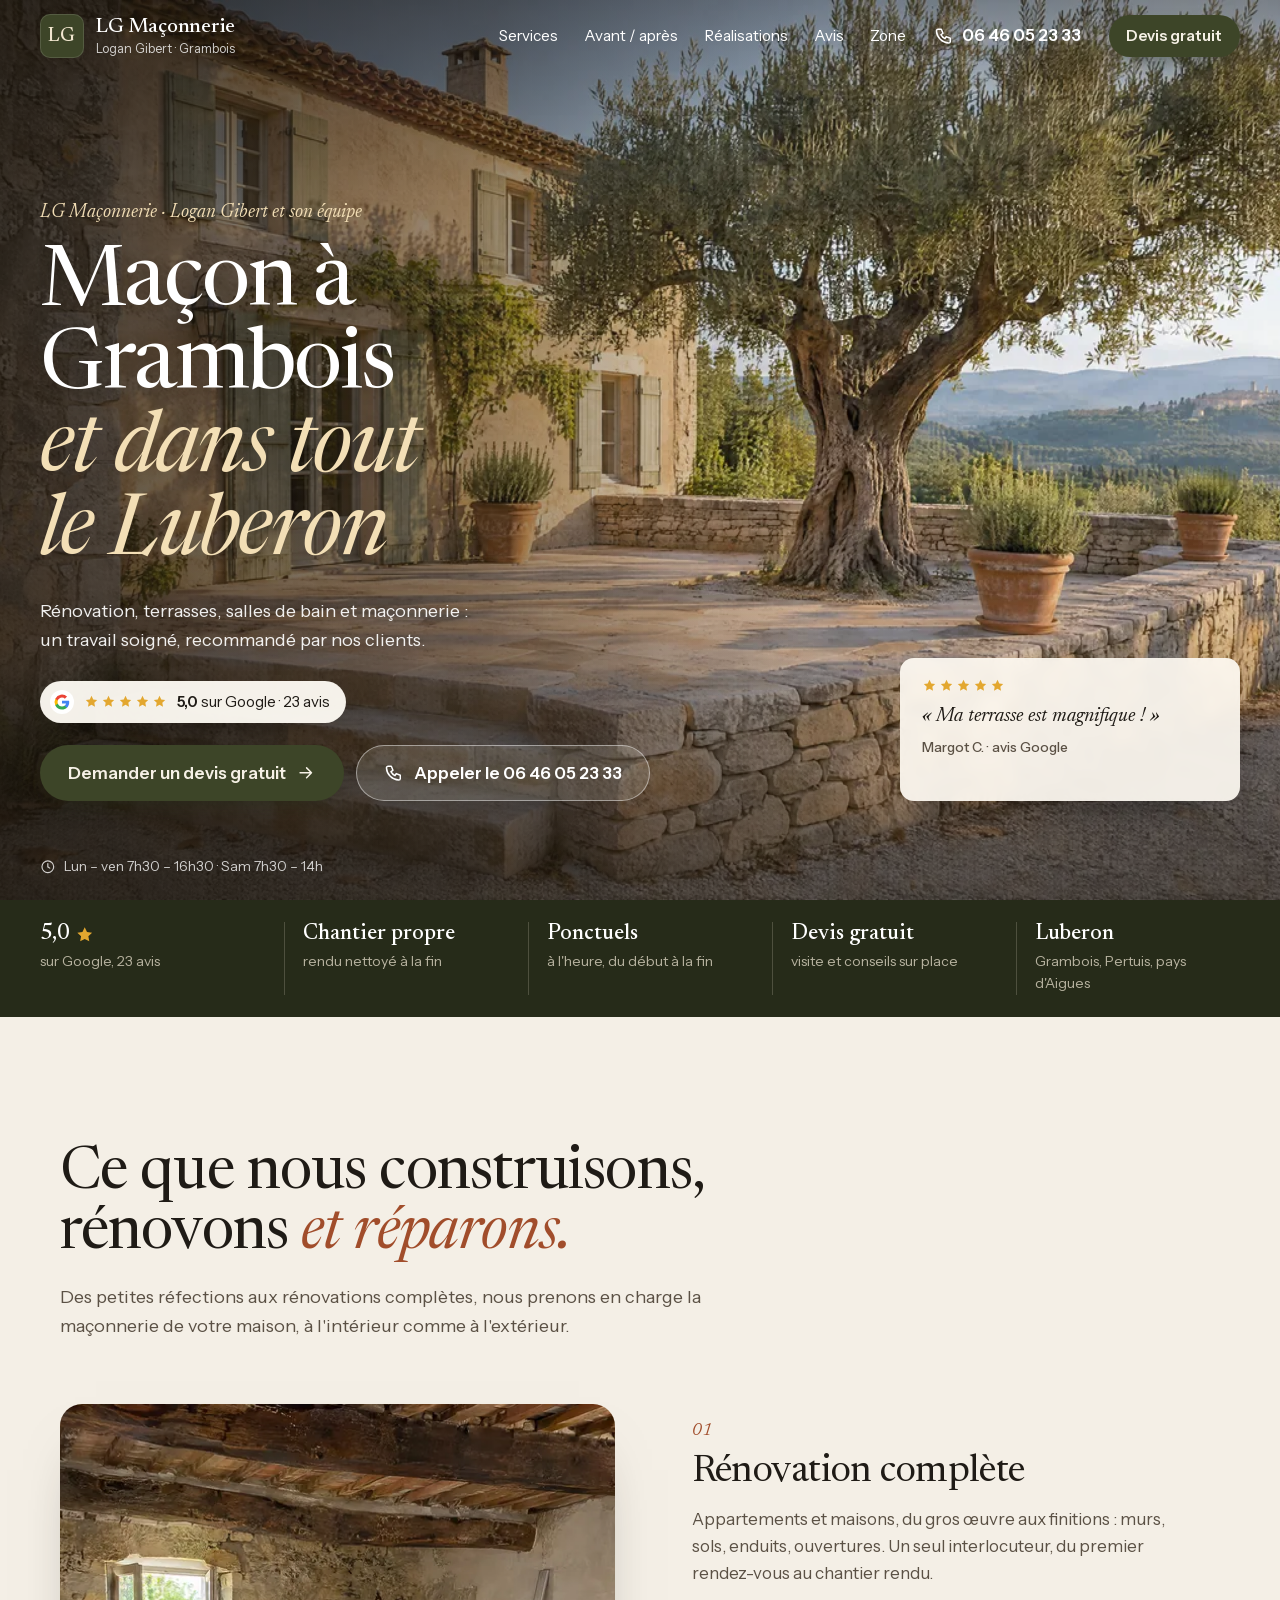
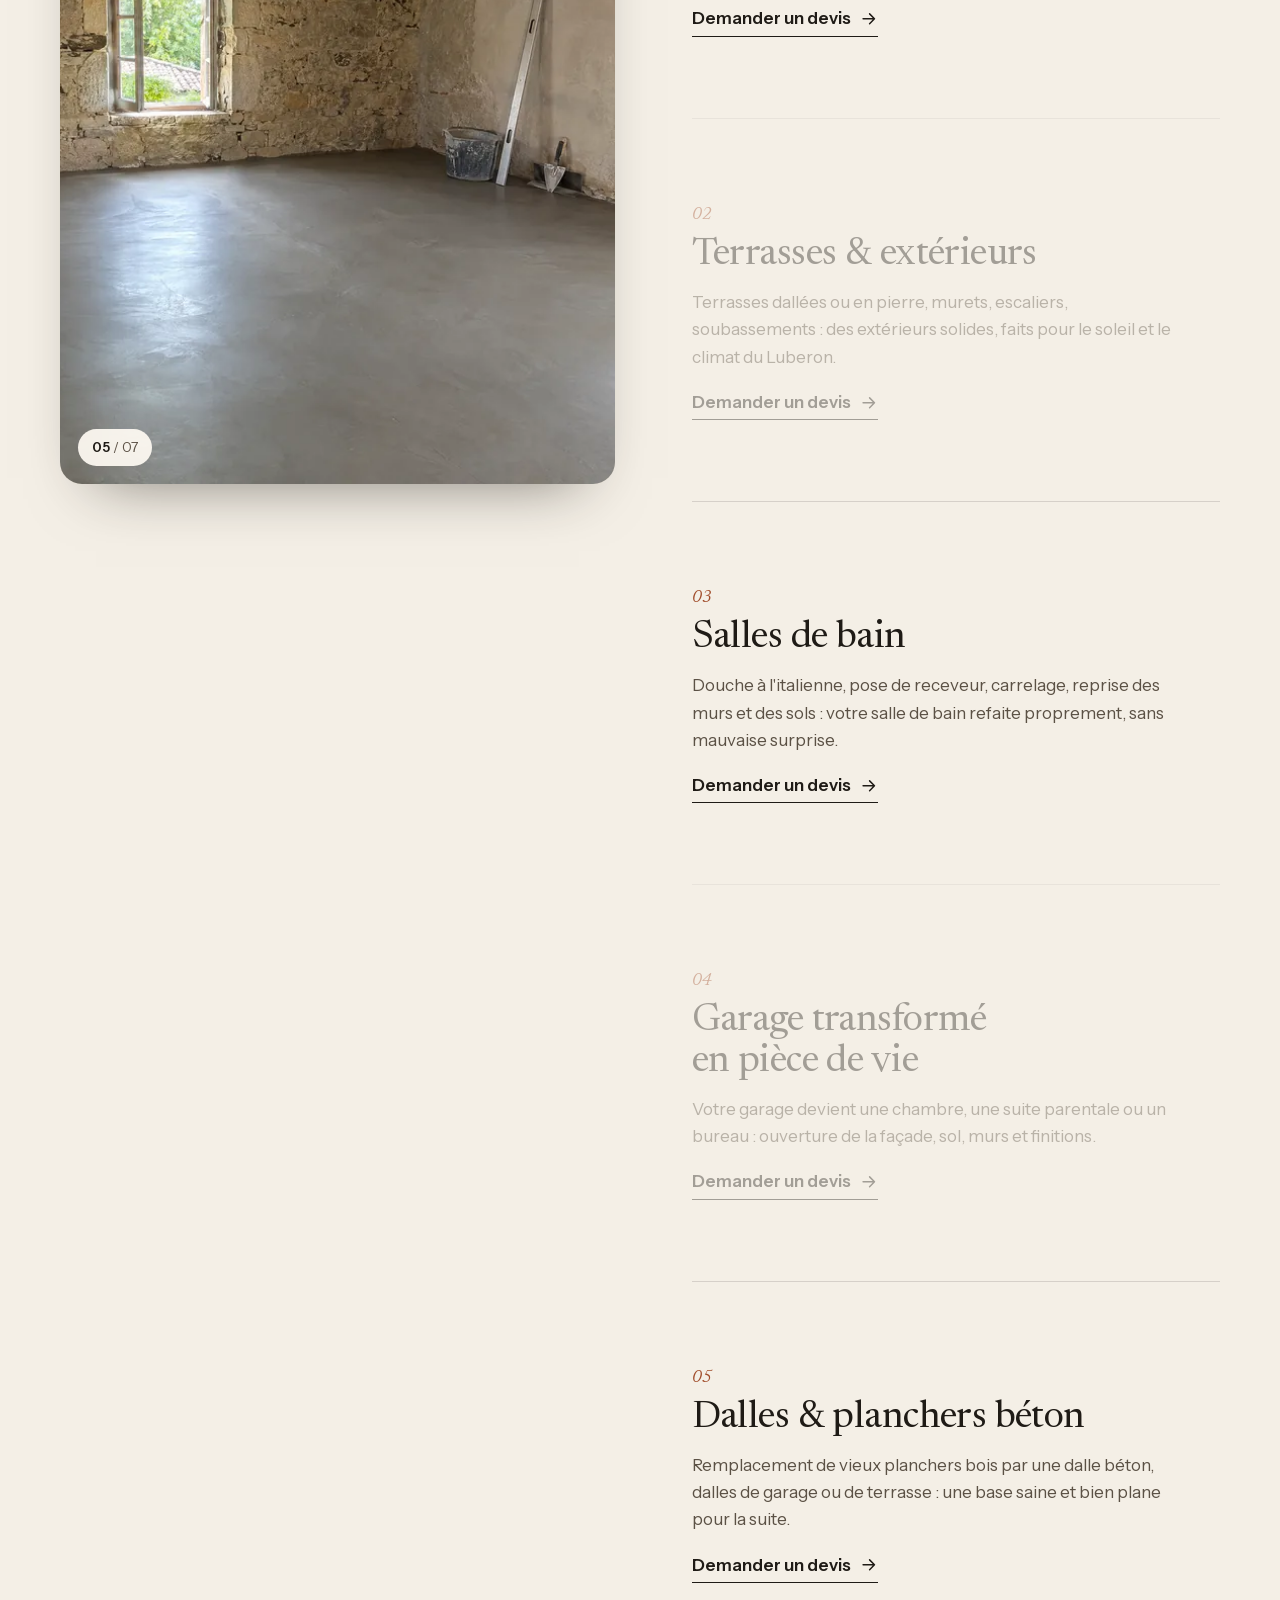
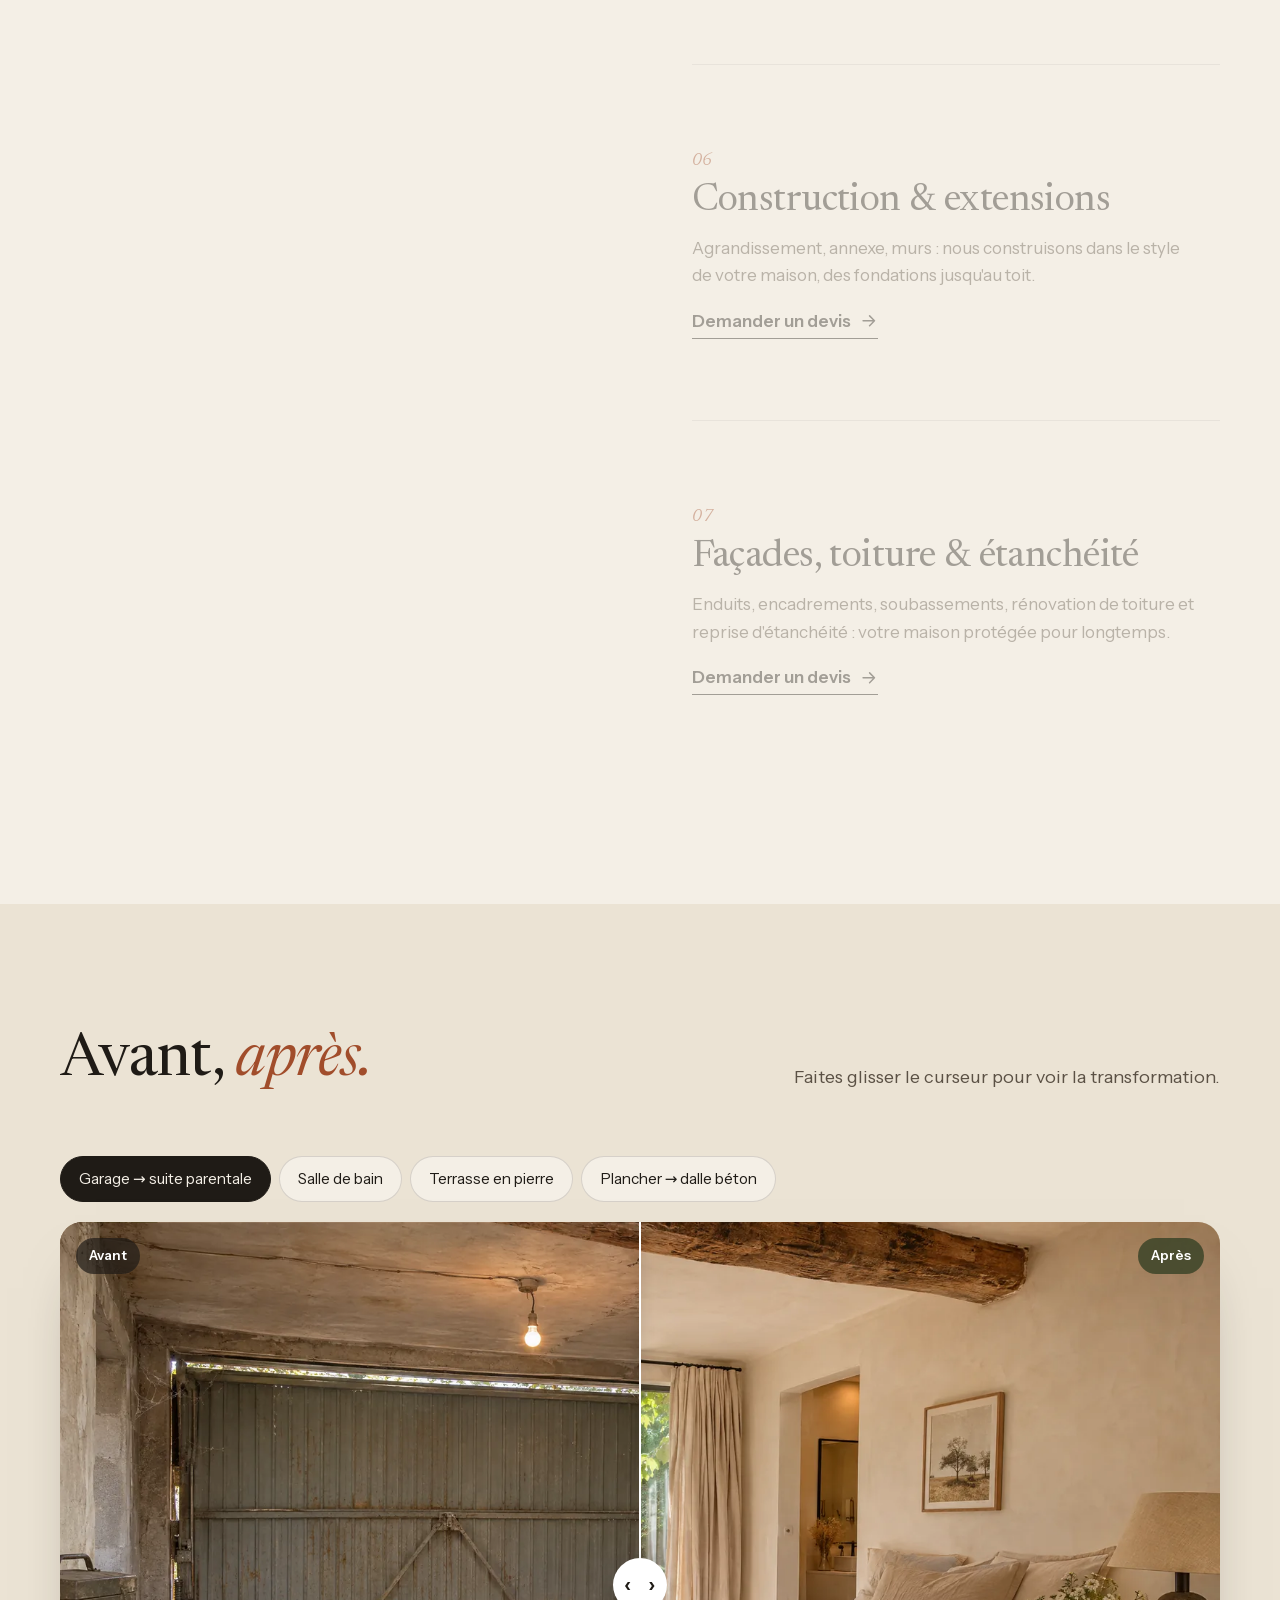
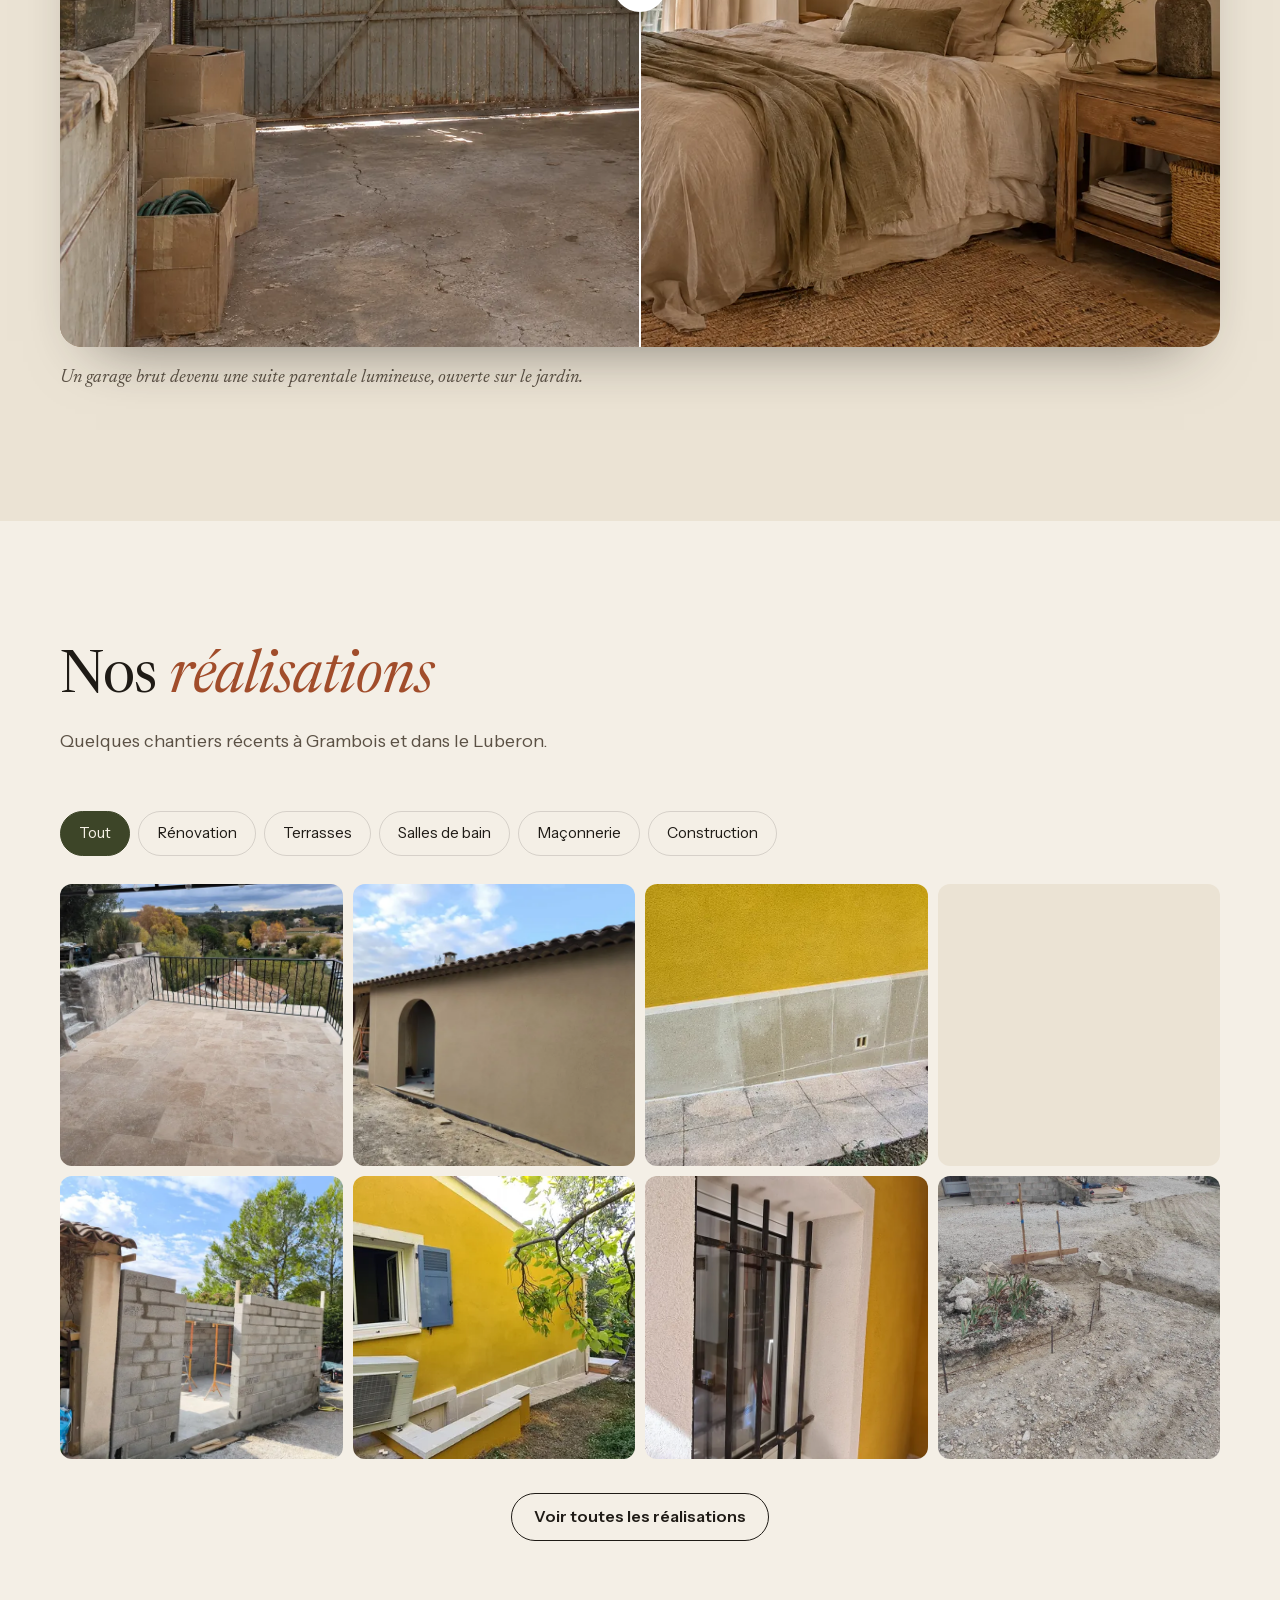
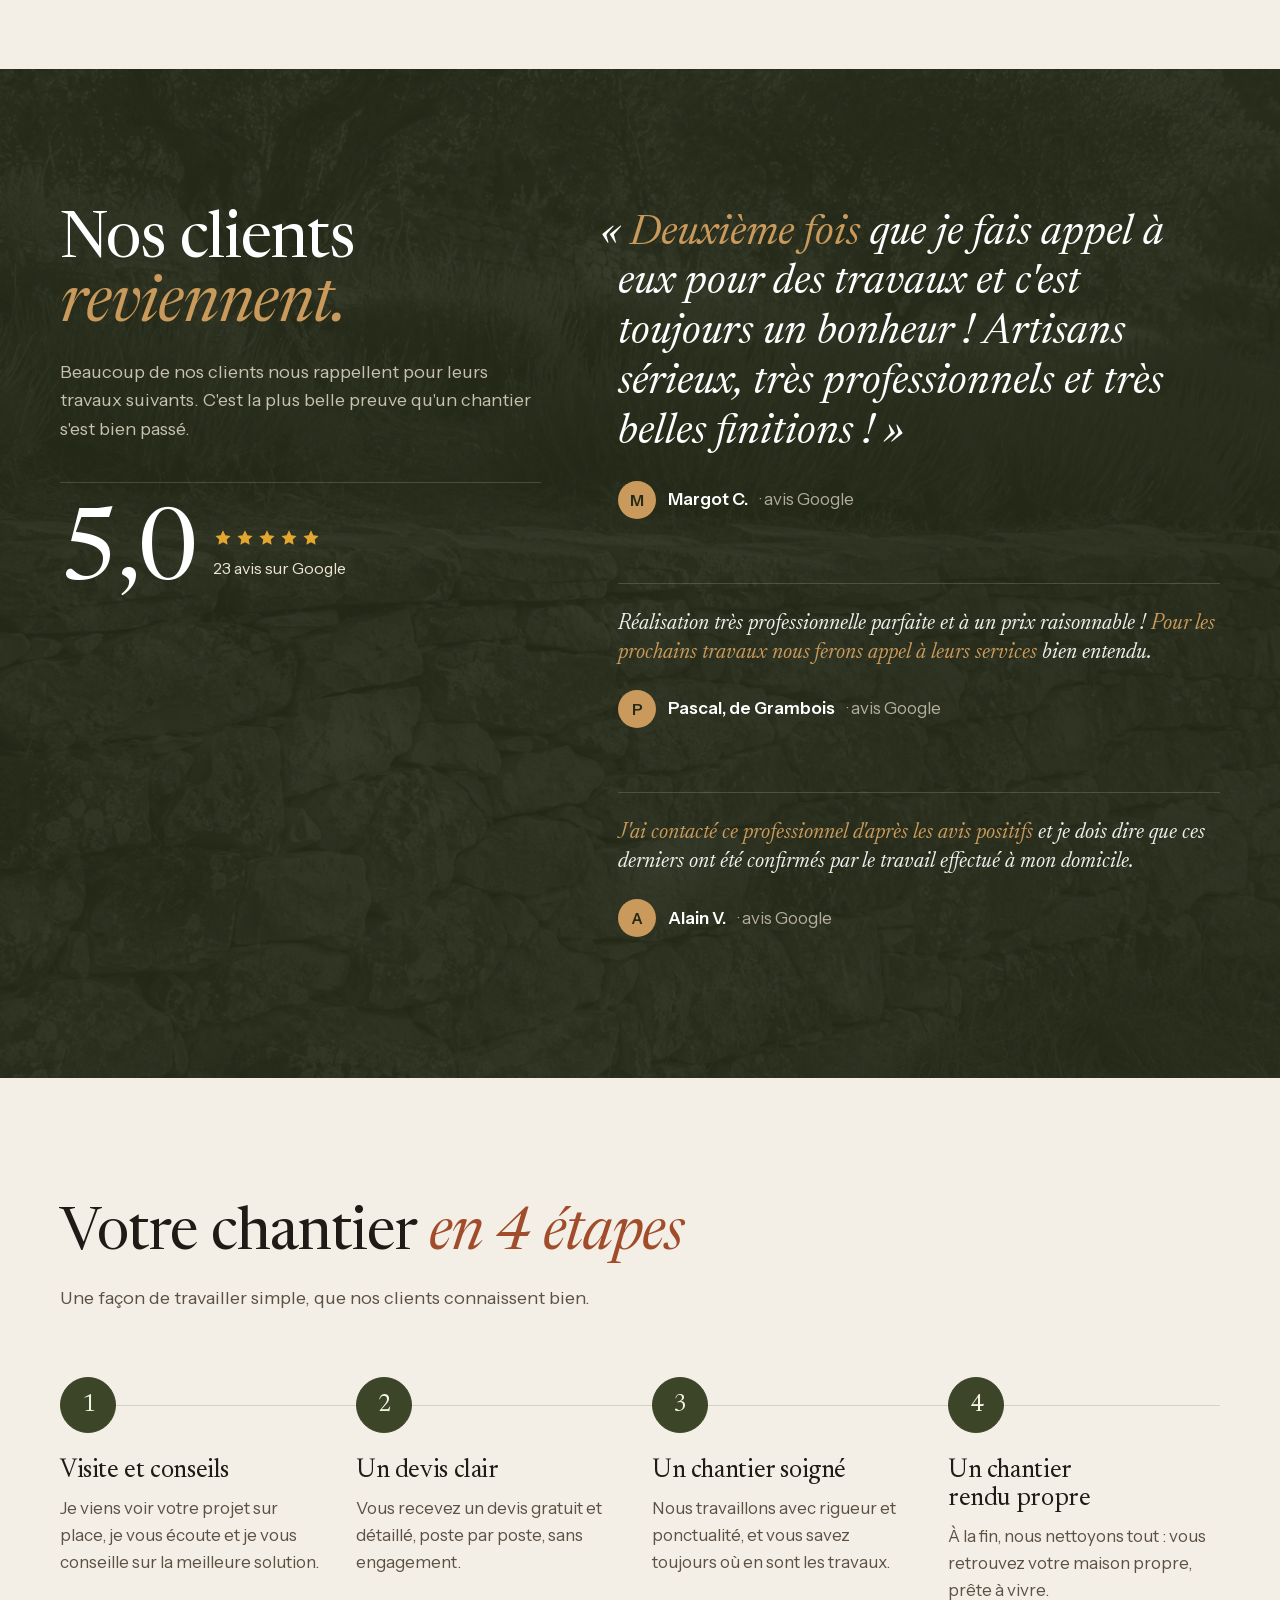
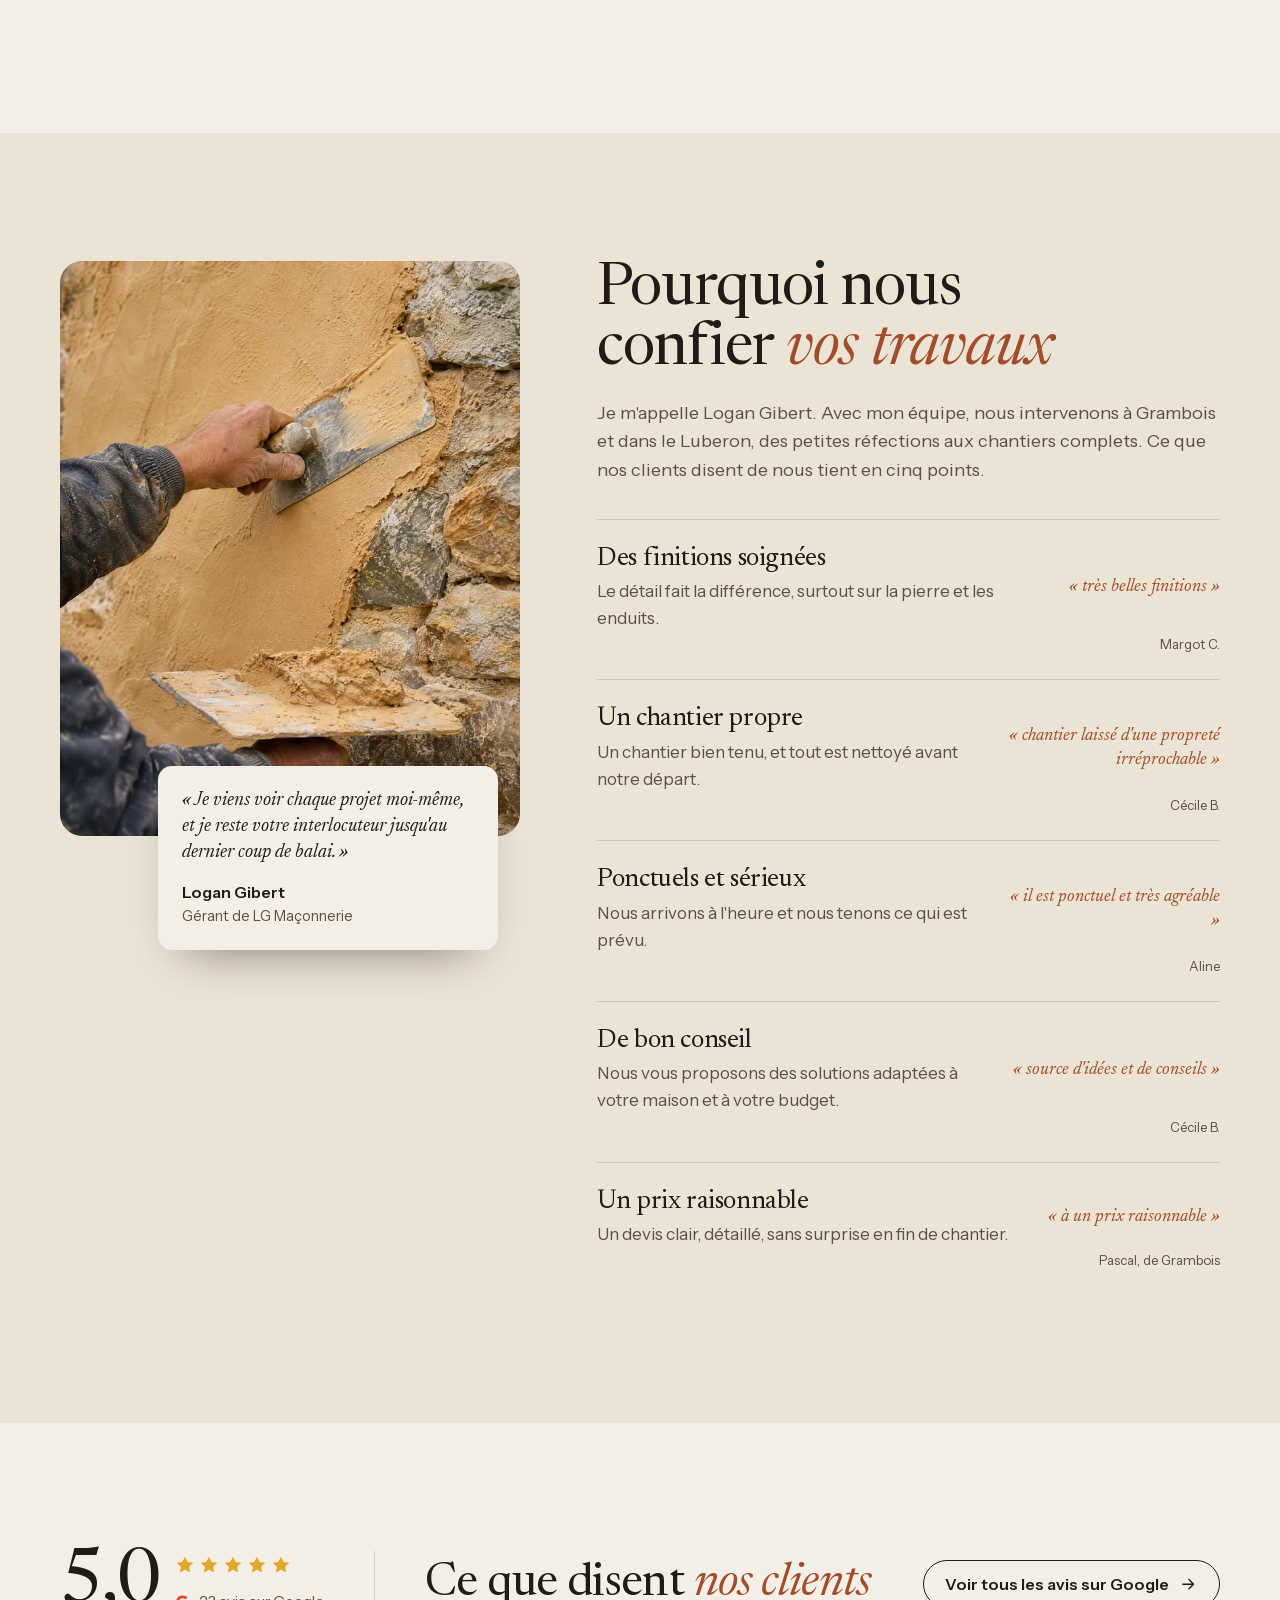
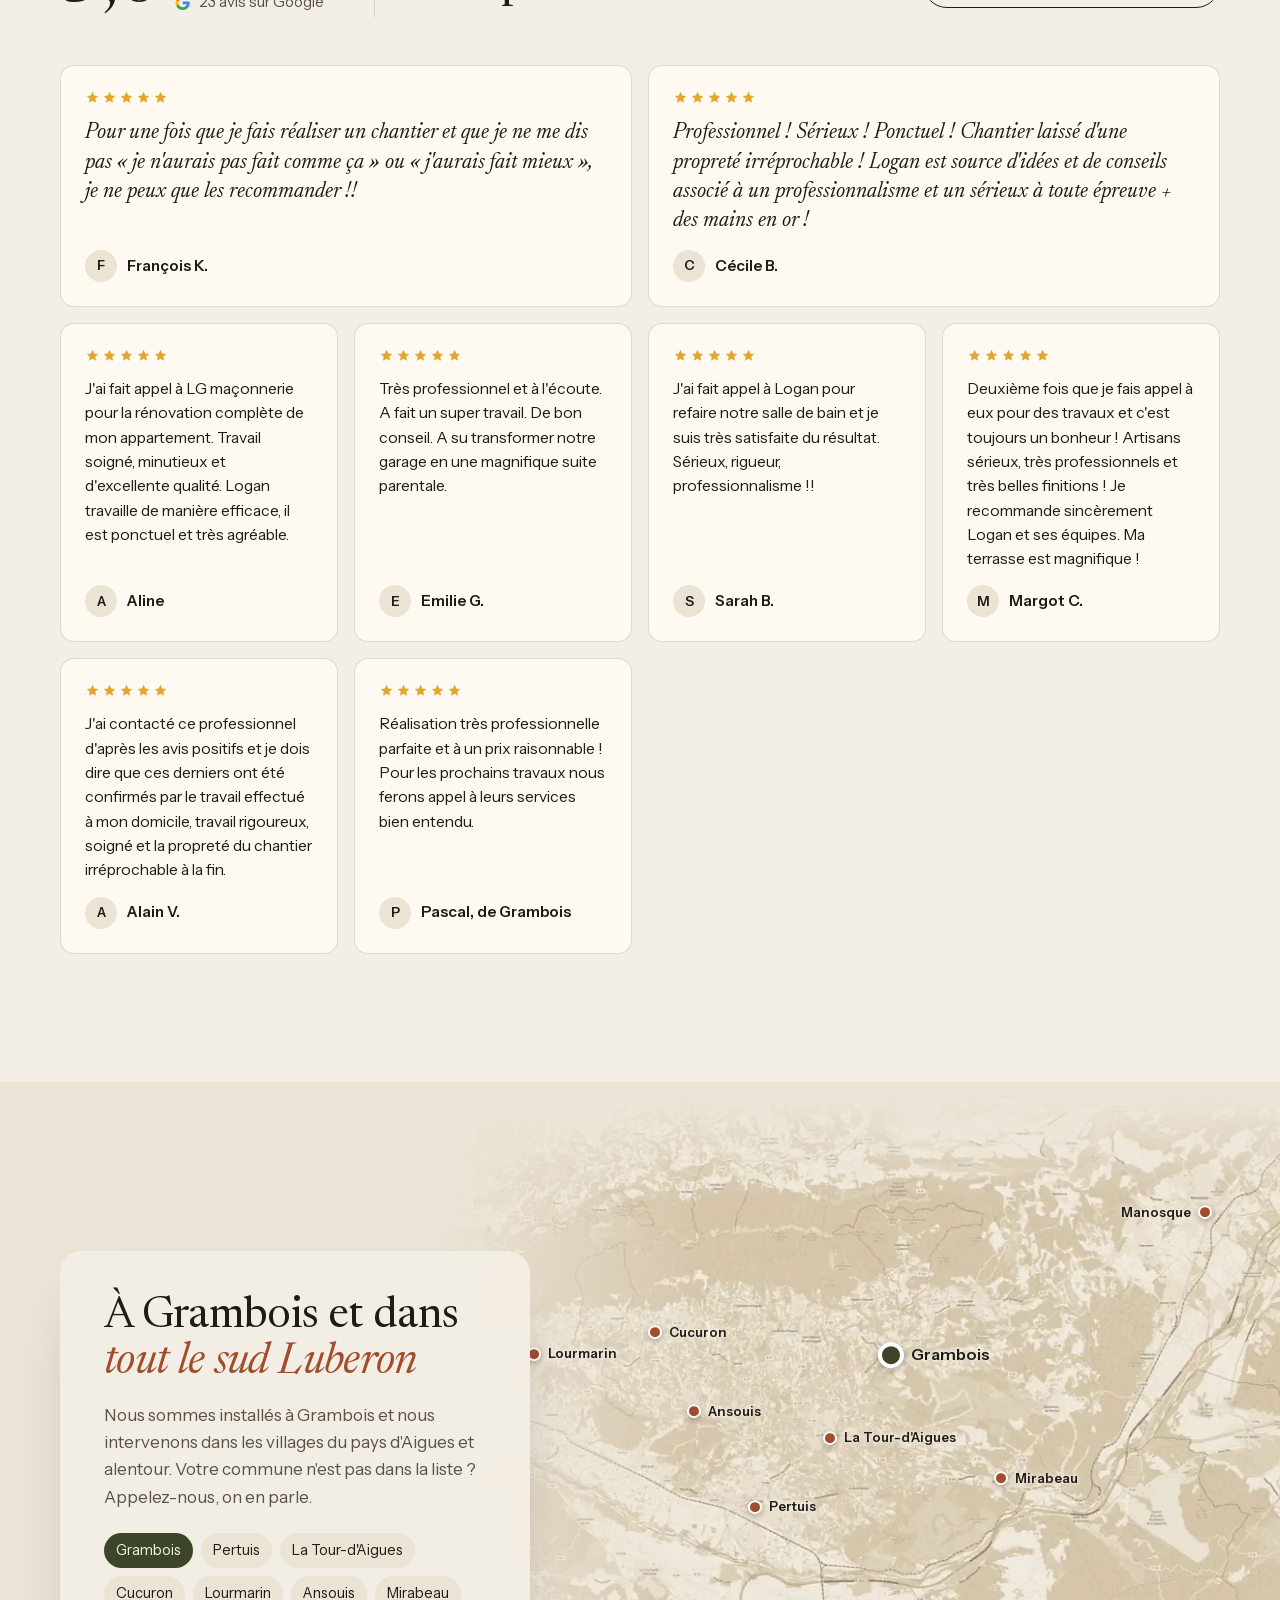
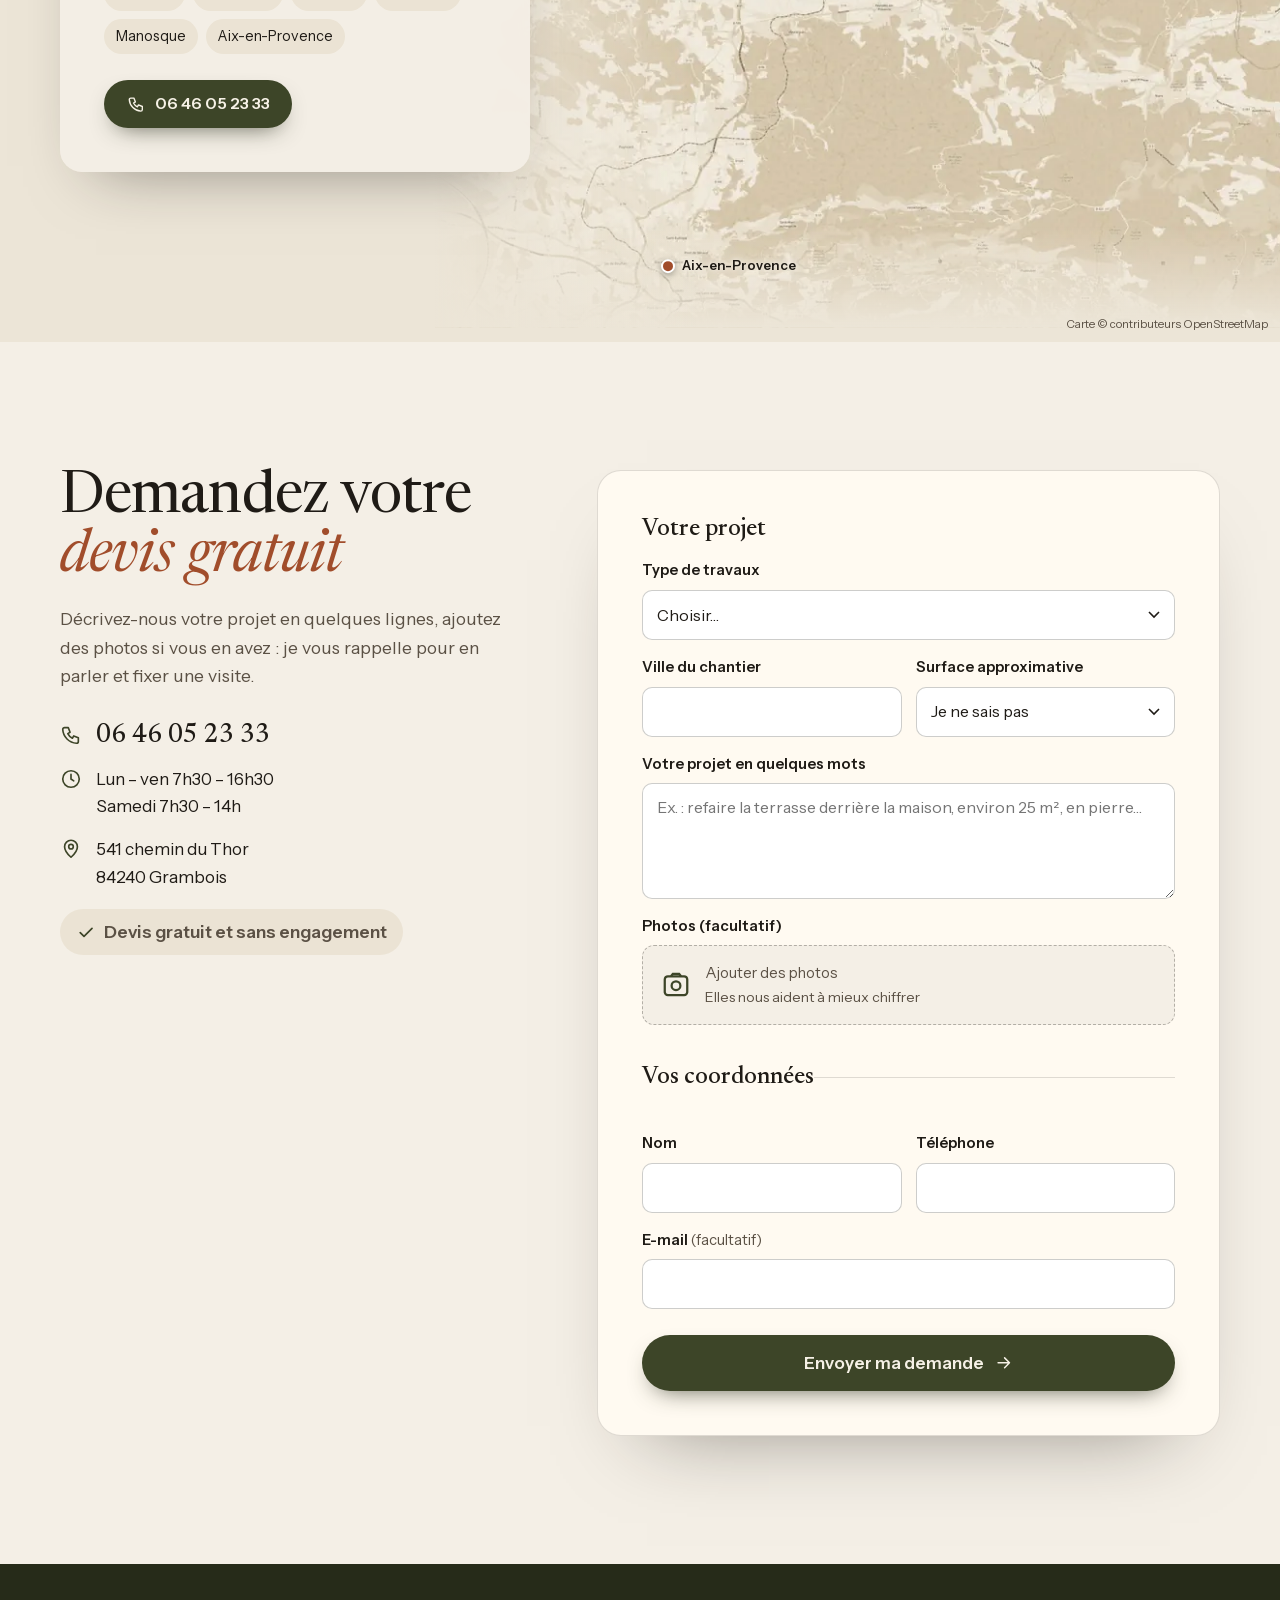
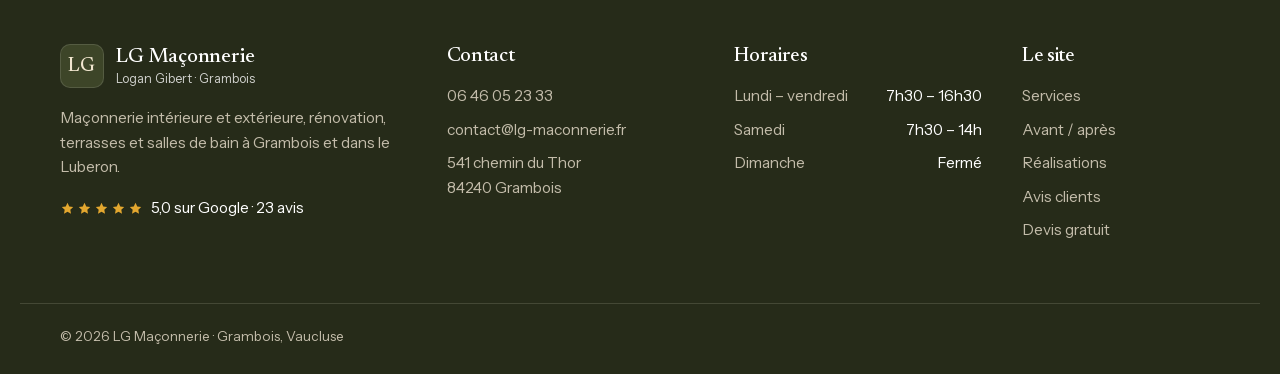
==== index.html @ 29677976 "Ajout démo LG Maçonnerie" ====
<!doctype html>
<html lang="fr">
<head>
<meta charset="utf-8">
<meta name="viewport" content="width=device-width, initial-scale=1, viewport-fit=cover">
<script>document.documentElement.style.setProperty("--vh",innerHeight/100+"px")</script>
<title>LG Maçonnerie · Maçon à Grambois et dans le Luberon</title>
<meta name="description" content="Maçonnerie, rénovation, terrasses et salles de bain à Grambois, Pertuis et dans tout le Luberon. Noté 5,0/5 sur Google (23 avis). Devis gratuit au 06 46 05 23 33.">
<meta name="robots" content="noindex, nofollow">
<meta name="theme-color" content="#2b2a1f">
<link rel="icon" type="image/svg+xml" href="favicon.svg">
<link rel="apple-touch-icon" href="apple-touch-icon.png">
<meta property="og:type" content="website">
<meta property="og:locale" content="fr_FR">
<meta property="og:title" content="LG Maçonnerie · Maçon à Grambois et dans le Luberon">
<meta property="og:description" content="Rénovation, terrasses, salles de bain et maçonnerie : un travail soigné, recommandé par nos clients. 5,0/5 sur Google.">
<meta property="og:image" content="og-image.jpg">
<meta name="twitter:card" content="summary_large_image">
<link rel="preload" href="fonts/newsreader.woff2" as="font" type="font/woff2" crossorigin>
<link rel="preload" href="fonts/instrument-sans.woff2" as="font" type="font/woff2" crossorigin>
<link rel="preload" as="image" media="(min-width: 768px)" href="img/hero-1920.webp" imagesrcset="img/hero-1280.webp 1280w, img/hero-1920.webp 1920w, img/hero-2560.webp 2560w" imagesizes="100vw">
<link rel="preload" as="image" media="(max-width: 767px)" href="img/hero-m-900.webp" imagesrcset="img/hero-m-900.webp 900w, img/hero-m-1300.webp 1300w" imagesizes="100vw">
<link rel="stylesheet" href="styles.css?v=1">
<script type="application/ld+json">
{
  "@context": "https://schema.org",
  "@type": "HomeAndConstructionBusiness",
  "name": "LG Maçonnerie",
  "alternateName": "LG Maçonnerie Logan Gibert",
  "description": "Maçonnerie intérieure et extérieure, rénovation, terrasses, salles de bain et extensions à Grambois et dans le Luberon.",
  "founder": {"@type": "Person", "name": "Logan Gibert"},
  "telephone": "+33646052333",
  "image": "og-image.jpg",
  "address": {"@type": "PostalAddress", "streetAddress": "541 chemin du Thor", "postalCode": "84240", "addressLocality": "Grambois", "addressRegion": "Vaucluse", "addressCountry": "FR"},
  "geo": {"@type": "GeoCoordinates", "latitude": 43.7617, "longitude": 5.5883},
  "openingHoursSpecification": [
    {"@type": "OpeningHoursSpecification", "dayOfWeek": ["Monday","Tuesday","Wednesday","Thursday","Friday"], "opens": "07:30", "closes": "16:30"},
    {"@type": "OpeningHoursSpecification", "dayOfWeek": "Saturday", "opens": "07:30", "closes": "14:00"}
  ],
  "aggregateRating": {"@type": "AggregateRating", "ratingValue": "5.0", "bestRating": "5", "reviewCount": "23"},
  "areaServed": ["Grambois","Pertuis","La Tour-d'Aigues","Cucuron","Lourmarin","Ansouis","Mirabeau","Manosque","Aix-en-Provence"]
}
</script>
</head>
<body>
<a class="skip" href="#contenu">Aller au contenu</a>

<svg width="0" height="0" style="position:absolute" aria-hidden="true">
  <symbol id="i-phone" viewBox="0 0 24 24"><path fill="none" stroke="currentColor" stroke-width="1.8" stroke-linecap="round" stroke-linejoin="round" d="M5 4h4l2 5-2.5 1.5a11 11 0 0 0 5 5L15 13l5 2v4a2 2 0 0 1-2 2A16 16 0 0 1 3 6a2 2 0 0 1 2-2"/></symbol>
  <symbol id="i-arrow" viewBox="0 0 24 24"><path fill="none" stroke="currentColor" stroke-width="1.8" stroke-linecap="round" stroke-linejoin="round" d="M5 12h14M13 6l6 6-6 6"/></symbol>
  <symbol id="i-star" viewBox="0 0 24 24"><path fill="currentColor" d="M12 2.8l2.8 5.8 6.3.9-4.6 4.4 1.1 6.3L12 17.2l-5.6 3 1.1-6.3L2.9 9.5l6.3-.9z"/></symbol>
  <symbol id="i-wa" viewBox="0 0 24 24"><path fill="currentColor" d="M12 2a10 10 0 0 0-8.6 15.1L2 22l5-1.3A10 10 0 1 0 12 2zm0 18.2a8.2 8.2 0 0 1-4.2-1.2l-.3-.2-3 .8.8-2.9-.2-.3A8.2 8.2 0 1 1 12 20.2zm4.5-6.1c-.2-.1-1.5-.7-1.7-.8-.2-.1-.4-.1-.6.1l-.8 1c-.1.2-.3.2-.5.1a6.7 6.7 0 0 1-3.3-2.9c-.3-.4.3-.4.7-1.4.1-.2 0-.3 0-.4l-.8-1.8c-.2-.5-.4-.4-.6-.4h-.5a1 1 0 0 0-.7.3 3 3 0 0 0-.9 2.2 5.2 5.2 0 0 0 1.1 2.7 11.8 11.8 0 0 0 4.5 4c1.7.7 2.3.8 3.2.6.5-.1 1.5-.6 1.7-1.2.2-.6.2-1.1.1-1.2l-.4-.3z"/></symbol>
  <symbol id="i-pin" viewBox="0 0 24 24"><path fill="none" stroke="currentColor" stroke-width="1.8" stroke-linejoin="round" d="M12 21s-7-6.2-7-11.5a7 7 0 0 1 14 0C19 14.8 12 21 12 21z"/><circle cx="12" cy="9.5" r="2.5" fill="none" stroke="currentColor" stroke-width="1.8"/></symbol>
  <symbol id="i-clock" viewBox="0 0 24 24"><circle cx="12" cy="12" r="9" fill="none" stroke="currentColor" stroke-width="1.8"/><path fill="none" stroke="currentColor" stroke-width="1.8" stroke-linecap="round" d="M12 7v5l3 2"/></symbol>
  <symbol id="i-mail" viewBox="0 0 24 24"><rect x="3" y="5" width="18" height="14" rx="2" fill="none" stroke="currentColor" stroke-width="1.8"/><path fill="none" stroke="currentColor" stroke-width="1.8" d="M3.5 6.5 12 13l8.5-6.5"/></symbol>
  <symbol id="i-check" viewBox="0 0 24 24"><path fill="none" stroke="currentColor" stroke-width="2" stroke-linecap="round" stroke-linejoin="round" d="M5 12.5l4.5 4.5L19 7.5"/></symbol>
  <symbol id="i-photo" viewBox="0 0 24 24"><rect x="3" y="5" width="18" height="15" rx="2.5" fill="none" stroke="currentColor" stroke-width="1.8"/><circle cx="12" cy="12.5" r="3.5" fill="none" stroke="currentColor" stroke-width="1.8"/><path fill="none" stroke="currentColor" stroke-width="1.8" d="M8 5l1.5-2h5L16 5"/></symbol>
  <symbol id="i-google" viewBox="0 0 24 24"><path fill="#4285F4" d="M21.6 12.2c0-.7-.1-1.4-.2-2H12v3.8h5.4a4.6 4.6 0 0 1-2 3v2.5h3.2c1.9-1.7 3-4.3 3-7.3z"/><path fill="#34A853" d="M12 22c2.7 0 5-.9 6.6-2.4l-3.2-2.5c-.9.6-2 1-3.4 1-2.6 0-4.8-1.8-5.6-4.1H3.1v2.6A10 10 0 0 0 12 22z"/><path fill="#FBBC05" d="M6.4 14a6 6 0 0 1 0-3.9V7.5H3.1a10 10 0 0 0 0 9z"/><path fill="#EA4335" d="M12 6c1.5 0 2.8.5 3.8 1.5l2.9-2.9A10 10 0 0 0 3.1 7.5l3.3 2.6C7.2 7.8 9.4 6 12 6z"/></symbol>
</svg>

<!-- ============ EN-TÊTE ============ -->
<header class="top" id="top-bar">
  <div class="top__in">
    <a class="logo" href="#accueil" aria-label="LG Maçonnerie, retour en haut de page">
      <span class="logo__mark" aria-hidden="true">LG</span>
      <span class="logo__txt"><span class="logo__name" translate="no">LG Maçonnerie</span><span class="logo__sub">Logan Gibert · Grambois</span></span>
    </a>
    <nav class="nav" id="nav" aria-label="Navigation principale">
      <a href="#services">Services</a>
      <a href="#avant-apres">Avant / après</a>
      <a href="#realisations">Réalisations</a>
      <a href="#avis">Avis</a>
      <a href="#zone">Zone</a>
      <a class="nav__devis" href="#devis">Devis gratuit</a>
    </nav>
    <a class="top__tel" href="tel:+33646052333"><svg class="i" aria-hidden="true"><use href="#i-phone"/></svg><span>06 46 05 23 33</span></a>
    <a class="btn btn--sm btn--olive top__cta" href="#devis">Devis gratuit</a>
    <button class="burger" type="button" aria-label="Ouvrir le menu" aria-expanded="false" aria-controls="nav"><span></span><span></span></button>
  </div>
</header>

<main id="contenu">

<!-- ============ HERO ============ -->
<!-- EXEMPLE – à remplacer : photo / vidéo du hero d'illustration (mas en pierre et terrasse dans le Luberon). À remplacer par un vrai chantier de LG Maçonnerie si disponible. -->
<section class="hero" id="accueil" aria-labelledby="h1">
  <div class="hero__media">
    <picture>
      <source media="(max-width: 767px)" srcset="img/hero-m-900.webp 900w, img/hero-m-1300.webp 1300w" sizes="100vw" width="1300" height="2299">
      <img class="hero__img" src="img/hero-1920.webp" srcset="img/hero-1280.webp 1280w, img/hero-1920.webp 1920w, img/hero-2560.webp 2560w" sizes="100vw" width="2560" height="1440" alt="Mas en pierre du Luberon avec une terrasse en dalles calcaires, un muret en pierre sèche et un vieil olivier au soleil couchant" fetchpriority="high">
    </picture>
    <video class="hero__video" muted loop playsinline preload="none" aria-hidden="true" tabindex="-1" data-src="video/hero.mp4"></video>
  </div>
  <div class="hero__veil" aria-hidden="true"></div>

  <div class="hero__in">
    <p class="hero__kicker rise">LG Maçonnerie <span aria-hidden="true">·</span> Logan Gibert et son équipe</p>
    <h1 id="h1" class="hero__title rise">Maçon à Grambois <em>et dans tout le Luberon</em></h1>
    <p class="hero__sub rise">Rénovation, terrasses, salles de bain et maçonnerie&nbsp;: un travail soigné, recommandé par nos clients.</p>
    <a class="gbadge rise" href="https://www.google.com/maps/search/?api=1&amp;query=LG+Ma%C3%A7onnerie+Logan+GIBERT+Grambois" target="_blank" rel="noopener">
      <svg class="gbadge__g" aria-hidden="true"><use href="#i-google"/></svg>
      <span class="stars" aria-hidden="true"><svg><use href="#i-star"/></svg><svg><use href="#i-star"/></svg><svg><use href="#i-star"/></svg><svg><use href="#i-star"/></svg><svg><use href="#i-star"/></svg></span>
      <span><strong>5,0</strong> sur Google · 23 avis</span>
    </a>
    <div class="hero__ctas rise" id="hero-ctas">
      <a class="btn btn--olive btn--lg" href="#devis">Demander un devis gratuit<svg class="i" aria-hidden="true"><use href="#i-arrow"/></svg></a>
      <a class="btn btn--glass btn--lg" href="tel:+33646052333"><svg class="i" aria-hidden="true"><use href="#i-phone"/></svg>Appeler le 06 46 05 23 33</a>
    </div>
  </div>

  <figure class="hero__quote" aria-label="Extraits d'avis Google">
    <div class="hq__stars" aria-hidden="true"><svg><use href="#i-star"/></svg><svg><use href="#i-star"/></svg><svg><use href="#i-star"/></svg><svg><use href="#i-star"/></svg><svg><use href="#i-star"/></svg></div>
    <div class="hq__list">
      <blockquote class="is-on"><p>«&nbsp;Ma terrasse est magnifique&nbsp;!&nbsp;»</p><cite>Margot C. · avis Google</cite></blockquote>
      <blockquote><p>«&nbsp;Travail soigné, minutieux et d'excellente qualité.&nbsp;»</p><cite>Aline · avis Google</cite></blockquote>
      <blockquote><p>«&nbsp;A su transformer notre garage en une magnifique suite parentale.&nbsp;»</p><cite>Emilie G. · avis Google</cite></blockquote>
      <blockquote><p>«&nbsp;…et la propreté du chantier irréprochable à la fin.&nbsp;»</p><cite>Alain V. · avis Google</cite></blockquote>
      <blockquote><p>«&nbsp;…des mains en or&nbsp;!&nbsp;»</p><cite>Cécile B. · avis Google</cite></blockquote>
    </div>
  </figure>

  <p class="hero__hours" aria-label="Horaires"><svg class="i" aria-hidden="true"><use href="#i-clock"/></svg>Lun – ven 7h30 – 16h30 · Sam 7h30 – 14h</p>
</section>

<!-- ============ CONFIANCE ============ -->
<section class="trust" aria-label="Nos engagements">
  <ul class="trust__list">
    <li><strong>5,0 <svg class="i" aria-hidden="true"><use href="#i-star"/></svg></strong><span>sur Google, 23 avis</span></li>
    <li><strong>Chantier propre</strong><span>rendu nettoyé à la fin</span></li>
    <li><strong>Ponctuels</strong><span>à l'heure, du début à la fin</span></li>
    <li><strong>Devis gratuit</strong><span>visite et conseils sur place</span></li>
    <li><strong>Luberon</strong><span>Grambois, Pertuis, pays d'Aigues</span></li>
  </ul>
</section>

<!-- ============ SERVICES ============ -->
<section class="services" id="services" aria-labelledby="t-services">
  <div class="wrap">
    <header class="shead reveal">
      <h2 id="t-services">Ce que nous construisons, rénovons <em>et réparons.</em></h2>
      <p>Des petites réfections aux rénovations complètes, nous prenons en charge la maçonnerie de votre maison, à l'intérieur comme à l'extérieur.</p>
    </header>

    <div class="svc">
      <div class="svc__stage" aria-hidden="true">
        <div class="svc__frame">
          <!-- EXEMPLE – à remplacer : renovation / sdb-apres / suite-apres / dalle-apres sont des photos d'illustration -->
          <img class="is-on" data-k="0" src="img/renovation-900.webp" alt="" width="900" height="672" loading="lazy" decoding="async">
          <img data-k="1" src="img/chantier-terrasse-800.webp" alt="" width="800" height="600" loading="lazy" decoding="async">
          <img data-k="2" src="img/sdb-apres-900.webp" alt="" width="900" height="672" loading="lazy" decoding="async">
          <img data-k="3" src="img/suite-apres-900.webp" alt="" width="900" height="672" loading="lazy" decoding="async">
          <img data-k="4" src="img/dalle-apres-900.webp" alt="" width="900" height="672" loading="lazy" decoding="async">
          <img data-k="5" src="img/chantier-annexe-800.webp" alt="" width="800" height="600" loading="lazy" decoding="async">
          <img data-k="6" src="img/chantier-facade-800.webp" alt="" width="800" height="360" loading="lazy" decoding="async">
          <p class="svc__tag"><span class="svc__count">01</span> / 07</p>
        </div>
      </div>

      <ol class="svc__list">
        <li class="svc__item" data-k="0">
          <img class="svc__img" src="img/renovation-900.webp" alt="Salon et cuisine d'un appartement ancien rénové, murs à la chaux et sol en tomettes" width="900" height="672" loading="lazy" decoding="async">
          <span class="svc__num">01</span>
          <h3>Rénovation complète</h3>
          <p>Appartements et maisons, du gros œuvre aux finitions&nbsp;: murs, sols, enduits, ouvertures. Un seul interlocuteur, du premier rendez-vous au chantier rendu.</p>
          <a class="svc__link" href="#devis" data-type="Rénovation complète">Demander un devis<svg class="i" aria-hidden="true"><use href="#i-arrow"/></svg></a>
        </li>
        <li class="svc__item" data-k="1">
          <img class="svc__img" src="img/chantier-terrasse-800.webp" alt="Terrasse en dalles de travertin avec garde-corps en fer forgé et vue sur les collines, réalisée par LG Maçonnerie" width="800" height="600" loading="lazy" decoding="async">
          <span class="svc__num">02</span>
          <h3>Terrasses &amp; extérieurs</h3>
          <p>Terrasses dallées ou en pierre, murets, escaliers, soubassements&nbsp;: des extérieurs solides, faits pour le soleil et le climat du Luberon.</p>
          <a class="svc__link" href="#devis" data-type="Terrasse / extérieurs">Demander un devis<svg class="i" aria-hidden="true"><use href="#i-arrow"/></svg></a>
        </li>
        <li class="svc__item" data-k="2">
          <img class="svc__img" src="img/sdb-apres-900.webp" alt="Salle de bain rénovée avec douche à l'italienne, paroi en verre et meuble en chêne" width="900" height="672" loading="lazy" decoding="async">
          <span class="svc__num">03</span>
          <h3>Salles de bain</h3>
          <p>Douche à l'italienne, pose de receveur, carrelage, reprise des murs et des sols&nbsp;: votre salle de bain refaite proprement, sans mauvaise surprise.</p>
          <a class="svc__link" href="#devis" data-type="Salle de bain">Demander un devis<svg class="i" aria-hidden="true"><use href="#i-arrow"/></svg></a>
        </li>
        <li class="svc__item" data-k="3">
          <img class="svc__img" src="img/suite-apres-900.webp" alt="Ancien garage transformé en suite parentale lumineuse avec baie vitrée sur le jardin" width="900" height="672" loading="lazy" decoding="async">
          <span class="svc__num">04</span>
          <h3>Garage transformé en pièce de vie</h3>
          <p>Votre garage devient une chambre, une suite parentale ou un bureau&nbsp;: ouverture de la façade, sol, murs et finitions.</p>
          <a class="svc__link" href="#devis" data-type="Transformation de garage">Demander un devis<svg class="i" aria-hidden="true"><use href="#i-arrow"/></svg></a>
        </li>
        <li class="svc__item" data-k="4">
          <img class="svc__img" src="img/dalle-apres-900.webp" alt="Pièce en pierre avec une dalle béton neuve, lisse et parfaitement plane" width="900" height="672" loading="lazy" decoding="async">
          <span class="svc__num">05</span>
          <h3>Dalles &amp; planchers béton</h3>
          <p>Remplacement de vieux planchers bois par une dalle béton, dalles de garage ou de terrasse&nbsp;: une base saine et bien plane pour la suite.</p>
          <a class="svc__link" href="#devis" data-type="Dalle / plancher béton">Demander un devis<svg class="i" aria-hidden="true"><use href="#i-arrow"/></svg></a>
        </li>
        <li class="svc__item" data-k="5">
          <img class="svc__img" src="img/chantier-annexe-800.webp" alt="Annexe neuve enduite avec une ouverture en arc et un toit en tuiles, réalisée par LG Maçonnerie" width="800" height="600" loading="lazy" decoding="async">
          <span class="svc__num">06</span>
          <h3>Construction &amp; extensions</h3>
          <p>Agrandissement, annexe, murs&nbsp;: nous construisons dans le style de votre maison, des fondations jusqu'au toit.</p>
          <a class="svc__link" href="#devis" data-type="Construction / extension">Demander un devis<svg class="i" aria-hidden="true"><use href="#i-arrow"/></svg></a>
        </li>
        <li class="svc__item" data-k="6">
          <img class="svc__img" src="img/chantier-facade-800.webp" alt="Façade enduite jaune avec encadrement de fenêtre et soubassement en pierre, réalisée par LG Maçonnerie" width="800" height="360" loading="lazy" decoding="async">
          <span class="svc__num">07</span>
          <h3>Façades, toiture &amp; étanchéité</h3>
          <p>Enduits, encadrements, soubassements, rénovation de toiture et reprise d'étanchéité&nbsp;: votre maison protégée pour longtemps.</p>
          <a class="svc__link" href="#devis" data-type="Façade / toiture / étanchéité">Demander un devis<svg class="i" aria-hidden="true"><use href="#i-arrow"/></svg></a>
        </li>
      </ol>
    </div>
  </div>
</section>

<!-- ============ AVANT / APRÈS ============ -->
<!-- EXEMPLE – à remplacer : les 4 paires avant / après sont des photos d'illustration -->
<section class="ba" id="avant-apres" aria-labelledby="t-ba">
  <div class="wrap">
    <header class="shead shead--split reveal">
      <h2 id="t-ba">Avant, <em>après.</em></h2>
      <p>Faites glisser le curseur pour voir la transformation.</p>
    </header>

    <div class="ba__tabs" role="tablist" aria-label="Choisir un chantier">
      <button role="tab" aria-selected="true" data-i="0">Garage → suite parentale</button>
      <button role="tab" aria-selected="false" data-i="1">Salle de bain</button>
      <button role="tab" aria-selected="false" data-i="2">Terrasse en pierre</button>
      <button role="tab" aria-selected="false" data-i="3">Plancher → dalle béton</button>
    </div>

    <div class="ba__viewer reveal" style="--pos:50%">
      <img class="ba__after" src="img/suite-apres-1600.webp" srcset="img/suite-apres-900.webp 900w, img/suite-apres-1600.webp 1600w" sizes="(max-width: 1200px) 100vw, 1180px" width="1600" height="1195" alt="Après : garage transformé en suite parentale" loading="lazy" decoding="async">
      <div class="ba__beforewrap" aria-hidden="true">
        <img class="ba__before" src="img/suite-avant-1600.webp" srcset="img/suite-avant-900.webp 900w, img/suite-avant-1600.webp 1600w" sizes="(max-width: 1200px) 100vw, 1180px" width="1600" height="1195" alt="" loading="lazy" decoding="async">
      </div>
      <span class="ba__label ba__label--b">Avant</span>
      <span class="ba__label ba__label--a">Après</span>
      <div class="ba__handle" aria-hidden="true"><span></span></div>
      <input class="ba__range" type="range" min="0" max="100" value="50" step="0.5" aria-label="Comparer avant et après">
    </div>
    <p class="ba__cap" aria-live="polite">Un garage brut devenu une suite parentale lumineuse, ouverte sur le jardin.</p>
  </div>
</section>

<!-- ============ RÉALISATIONS ============ -->
<section class="works" id="realisations" aria-labelledby="t-works">
  <div class="wrap">
    <header class="shead reveal">
      <h2 id="t-works">Nos <em>réalisations</em></h2>
      <p>Quelques chantiers récents à Grambois et dans le Luberon.</p>
    </header>
    <div class="filters" role="group" aria-label="Filtrer les réalisations">
      <button aria-pressed="true" data-f="tout">Tout</button>
      <button aria-pressed="false" data-f="renovation">Rénovation</button>
      <button aria-pressed="false" data-f="terrasses">Terrasses</button>
      <button aria-pressed="false" data-f="sdb">Salles de bain</button>
      <button aria-pressed="false" data-f="maconnerie">Maçonnerie</button>
      <button aria-pressed="false" data-f="construction">Construction</button>
    </div>

    <ul class="grid" id="grid">
      <!-- Photos réelles : fiche Google de LG Maçonnerie -->
      <li data-c="terrasses"><button class="tile" data-full="img/chantier-terrasse-1600.webp"><img src="img/chantier-terrasse-800.webp" alt="Terrasse en travertin avec garde-corps et vue sur les collines" width="800" height="600" loading="lazy" decoding="async"><span>Terrasse en travertin avec vue</span></button></li>
      <li data-c="construction"><button class="tile" data-full="img/chantier-annexe-1600.webp"><img src="img/chantier-annexe-800.webp" alt="Annexe neuve enduite avec ouverture en arc et toit en tuiles" width="800" height="600" loading="lazy" decoding="async"><span>Annexe enduite avec arche</span></button></li>
      <li data-c="maconnerie"><button class="tile" data-full="img/chantier-soubassement-1600.webp"><img src="img/chantier-soubassement-800.webp" alt="Soubassement en pierre et dallage au pied d'une façade enduite jaune" width="800" height="360" loading="lazy" decoding="async"><span>Soubassement en pierre et dallage</span></button></li>
      <li data-c="terrasses"><button class="tile" data-full="img/chantier-escalier-1600.webp"><img src="img/chantier-escalier-800.webp" alt="Escalier en pierre dans un jardin arboré, bordé de pierres" width="800" height="600" loading="lazy" decoding="async"><span>Escalier en pierre au jardin</span></button></li>
      <li data-c="construction"><button class="tile" data-full="img/chantier-murs-1600.webp"><img src="img/chantier-murs-800.webp" alt="Montage de murs en parpaings pour une annexe" width="800" height="600" loading="lazy" decoding="async"><span>Montage des murs d'une annexe</span></button></li>
      <li data-c="maconnerie"><button class="tile" data-full="img/chantier-facade-1600.webp"><img src="img/chantier-facade-800.webp" alt="Façade enduite jaune, encadrement de fenêtre et soubassement en pierre" width="800" height="360" loading="lazy" decoding="async"><span>Façade, encadrements et soubassement</span></button></li>
      <li data-c="maconnerie"><button class="tile" data-full="img/chantier-fenetre-1200.webp"><img src="img/chantier-fenetre-600.webp" alt="Encadrement de fenêtre en relief sur une façade enduite jaune" width="600" height="1333" loading="lazy" decoding="async"><span>Encadrement de fenêtre</span></button></li>
      <li data-c="construction"><button class="tile" data-full="img/chantier-implantation-1600.webp"><img src="img/chantier-implantation-800.webp" alt="Implantation et terrassement d'un chantier avec piquets et cordeaux" width="800" height="800" loading="lazy" decoding="async"><span>Implantation d'un chantier</span></button></li>
      <!-- EXEMPLE – à remplacer : photos d'illustration ci-dessous -->
      <li data-c="sdb"><button class="tile" data-full="img/sdb-apres-1600.webp"><img src="img/sdb-apres-900.webp" alt="Salle de bain avec douche à l'italienne et meuble en chêne" width="900" height="672" loading="lazy" decoding="async"><span>Douche à l'italienne</span></button></li>
      <li data-c="renovation"><button class="tile" data-full="img/suite-apres-1600.webp"><img src="img/suite-apres-900.webp" alt="Garage transformé en suite parentale" width="900" height="672" loading="lazy" decoding="async"><span>Garage devenu suite parentale</span></button></li>
      <li data-c="terrasses"><button class="tile" data-full="img/terrasse-apres-1600.webp"><img src="img/terrasse-apres-900.webp" alt="Terrasse en dalles calcaires derrière un mas, vue sur les collines" width="900" height="672" loading="lazy" decoding="async"><span>Terrasse en pierre calcaire</span></button></li>
      <li data-c="renovation"><button class="tile" data-full="img/renovation-1600.webp"><img src="img/renovation-900.webp" alt="Appartement ancien rénové, murs à la chaux et sol en tomettes" width="900" height="672" loading="lazy" decoding="async"><span>Rénovation d'appartement</span></button></li>
      <li data-c="maconnerie"><button class="tile" data-full="img/restanque-1200.webp"><img src="img/restanque-700.webp" alt="Restanque en pierre sèche sous une oliveraie" width="700" height="875" loading="lazy" decoding="async"><span>Restanque en pierre sèche</span></button></li>
      <li data-c="sdb"><button class="tile" data-full="img/sdb2-1600.webp"><img src="img/sdb2-900.webp" alt="Salle d'eau avec receveur de douche extra-plat et paroi vitrée" width="900" height="672" loading="lazy" decoding="async"><span>Pose de receveur de douche</span></button></li>
      <li data-c="construction"><button class="tile" data-full="img/extension-1600.webp"><img src="img/extension-800.webp" alt="Extension enduite avec baie en arc accolée à une maison en pierre" width="800" height="597" loading="lazy" decoding="async"><span>Extension dans le style de la maison</span></button></li>
      <li data-c="renovation"><button class="tile" data-full="img/dalle-apres-1600.webp"><img src="img/dalle-apres-900.webp" alt="Dalle béton neuve dans une pièce en pierre" width="900" height="672" loading="lazy" decoding="async"><span>Dalle béton à la place du plancher</span></button></li>
      <li data-c="terrasses"><button class="tile" data-full="img/escalier-pierre-1200.webp"><img src="img/escalier-pierre-700.webp" alt="Escalier en blocs de pierre calcaire dans un jardin provençal" width="700" height="875" loading="lazy" decoding="async"><span>Escalier en blocs de pierre</span></button></li>
      <li data-c="maconnerie"><button class="tile" data-full="img/enduit-1200.webp"><img src="img/enduit-700.webp" alt="Mains d'un maçon lissant un enduit à la chaux sur un mur en pierre" width="700" height="875" loading="lazy" decoding="async"><span>Enduit à la chaux</span></button></li>
    </ul>
    <div class="works__more"><button class="btn btn--line" id="more-works" type="button">Voir toutes les réalisations</button></div>
  </div>
</section>

<!-- ============ NOS CLIENTS REVIENNENT ============ -->
<section class="back" id="ils-reviennent" aria-labelledby="t-back">
  <div class="wrap back__grid">
    <div class="back__head reveal">
      <h2 id="t-back">Nos clients <em>reviennent.</em></h2>
      <p>Beaucoup de nos clients nous rappellent pour leurs travaux suivants. C'est la plus belle preuve qu'un chantier s'est bien passé.</p>
      <div class="back__score">
        <span class="back__num"><span data-count="5.0">5,0</span></span>
        <span class="back__meta"><span class="stars" aria-hidden="true"><svg><use href="#i-star"/></svg><svg><use href="#i-star"/></svg><svg><use href="#i-star"/></svg><svg><use href="#i-star"/></svg><svg><use href="#i-star"/></svg></span><span><span data-count="23">23</span> avis sur Google</span></span>
      </div>
    </div>
    <figure class="back__main reveal">
      <blockquote><p><mark>Deuxième fois</mark> que je fais appel à eux pour des travaux et c'est toujours un bonheur&nbsp;! Artisans sérieux, très professionnels et très belles finitions&nbsp;!</p></blockquote>
      <figcaption><span class="av" aria-hidden="true">M</span>Margot C. <span>· avis Google</span></figcaption>
    </figure>
    <figure class="back__q reveal">
      <blockquote><p>Réalisation très professionnelle parfaite et à un prix raisonnable&nbsp;! <mark>Pour les prochains travaux nous ferons appel à leurs services</mark> bien entendu.</p></blockquote>
      <figcaption><span class="av" aria-hidden="true">P</span>Pascal, de Grambois <span>· avis Google</span></figcaption>
    </figure>
    <figure class="back__q reveal">
      <blockquote><p><mark>J'ai contacté ce professionnel d'après les avis positifs</mark> et je dois dire que ces derniers ont été confirmés par le travail effectué à mon domicile.</p></blockquote>
      <figcaption><span class="av" aria-hidden="true">A</span>Alain V. <span>· avis Google</span></figcaption>
    </figure>
  </div>
</section>

<!-- ============ ÉTAPES ============ -->
<section class="steps" id="methode" aria-labelledby="t-steps">
  <div class="wrap">
    <header class="shead reveal">
      <h2 id="t-steps">Votre chantier <em>en 4 étapes</em></h2>
      <p>Une façon de travailler simple, que nos clients connaissent bien.</p>
    </header>
    <ol class="steps__list">
      <li class="reveal"><span class="steps__n">1</span><h3>Visite et conseils</h3><p>Je viens voir votre projet sur place, je vous écoute et je vous conseille sur la meilleure solution.</p></li>
      <li class="reveal"><span class="steps__n">2</span><h3>Un devis clair</h3><p>Vous recevez un devis gratuit et détaillé, poste par poste, sans engagement.</p></li>
      <li class="reveal"><span class="steps__n">3</span><h3>Un chantier soigné</h3><p>Nous travaillons avec rigueur et ponctualité, et vous savez toujours où en sont les travaux.</p></li>
      <li class="reveal"><span class="steps__n">4</span><h3>Un chantier rendu propre</h3><p>À la fin, nous nettoyons tout&nbsp;: vous retrouvez votre maison propre, prête à vivre.</p></li>
    </ol>
  </div>
</section>

<!-- ============ POURQUOI NOUS ============ -->
<section class="why" id="pourquoi" aria-labelledby="t-why">
  <div class="wrap why__grid">
    <div class="why__visual reveal">
      <!-- EXEMPLE – à remplacer : photo d'illustration, idéalement une vraie photo de Logan sur un chantier -->
      <img src="img/enduit-1200.webp" srcset="img/enduit-700.webp 700w, img/enduit-1200.webp 1200w" sizes="(max-width: 900px) 100vw, 520px" width="1200" height="1500" alt="Mains d'un maçon lissant un enduit à la chaux sur un vieux mur en pierre" loading="lazy" decoding="async">
      <figure class="why__sign">
        <blockquote><p>«&nbsp;Je viens voir chaque projet moi-même, et je reste votre interlocuteur jusqu'au dernier coup de balai.&nbsp;»</p></blockquote>
        <figcaption><strong>Logan Gibert</strong>Gérant de LG Maçonnerie</figcaption>
      </figure>
    </div>
    <div class="why__body">
      <header class="shead reveal">
        <h2 id="t-why">Pourquoi nous confier <em>vos travaux</em></h2>
        <p>Je m'appelle Logan Gibert. Avec mon équipe, nous intervenons à Grambois et dans le Luberon, des petites réfections aux chantiers complets. Ce que nos clients disent de nous tient en cinq points.</p>
      </header>
      <ul class="why__list">
        <li class="reveal"><h3>Des finitions soignées</h3><p>Le détail fait la différence, surtout sur la pierre et les enduits.</p><q>très belles finitions</q><span class="who">Margot C.</span></li>
        <li class="reveal"><h3>Un chantier propre</h3><p>Un chantier bien tenu, et tout est nettoyé avant notre départ.</p><q>chantier laissé d'une propreté irréprochable</q><span class="who">Cécile B.</span></li>
        <li class="reveal"><h3>Ponctuels et sérieux</h3><p>Nous arrivons à l'heure et nous tenons ce qui est prévu.</p><q>il est ponctuel et très agréable</q><span class="who">Aline</span></li>
        <li class="reveal"><h3>De bon conseil</h3><p>Nous vous proposons des solutions adaptées à votre maison et à votre budget.</p><q>source d'idées et de conseils</q><span class="who">Cécile B.</span></li>
        <li class="reveal"><h3>Un prix raisonnable</h3><p>Un devis clair, détaillé, sans surprise en fin de chantier.</p><q>à un prix raisonnable</q><span class="who">Pascal, de Grambois</span></li>
      </ul>
    </div>
  </div>
</section>

<!-- ============ AVIS GOOGLE ============ -->
<section class="reviews" id="avis" aria-labelledby="t-avis">
  <div class="wrap">
    <div class="reviews__top reveal">
      <div class="reviews__score">
        <p class="reviews__big">5,0</p>
        <div>
          <span class="stars stars--lg" aria-hidden="true"><svg><use href="#i-star"/></svg><svg><use href="#i-star"/></svg><svg><use href="#i-star"/></svg><svg><use href="#i-star"/></svg><svg><use href="#i-star"/></svg></span>
          <p><svg class="i" aria-hidden="true"><use href="#i-google"/></svg>23 avis sur Google</p>
        </div>
      </div>
      <h2 id="t-avis">Ce que disent <em>nos clients</em></h2>
      <a class="btn btn--line" href="https://www.google.com/maps/search/?api=1&amp;query=LG+Ma%C3%A7onnerie+Logan+GIBERT+Grambois" target="_blank" rel="noopener">Voir tous les avis sur Google<svg class="i" aria-hidden="true"><use href="#i-arrow"/></svg></a>
    </div>

    <ul class="rv" id="rv">
      <li class="rv__c reveal"><span class="stars" role="img" aria-label="5 étoiles sur 5"><svg><use href="#i-star"/></svg><svg><use href="#i-star"/></svg><svg><use href="#i-star"/></svg><svg><use href="#i-star"/></svg><svg><use href="#i-star"/></svg></span><blockquote><p>Pour une fois que je fais réaliser un chantier et que je ne me dis pas «&nbsp;je n'aurais pas fait comme ça&nbsp;» ou «&nbsp;j'aurais fait mieux&nbsp;», je ne peux que les recommander&nbsp;!!</p></blockquote><p class="rv__who"><span class="av" aria-hidden="true">F</span>François K.</p></li>
      <li class="rv__c reveal"><span class="stars" role="img" aria-label="5 étoiles sur 5"><svg><use href="#i-star"/></svg><svg><use href="#i-star"/></svg><svg><use href="#i-star"/></svg><svg><use href="#i-star"/></svg><svg><use href="#i-star"/></svg></span><blockquote><p>Professionnel&nbsp;! Sérieux&nbsp;! Ponctuel&nbsp;! Chantier laissé d'une propreté irréprochable&nbsp;! Logan est source d'idées et de conseils associé à un professionnalisme et un sérieux à toute épreuve + des mains en or&nbsp;!</p></blockquote><p class="rv__who"><span class="av" aria-hidden="true">C</span>Cécile B.</p></li>
      <li class="rv__c reveal"><span class="stars" role="img" aria-label="5 étoiles sur 5"><svg><use href="#i-star"/></svg><svg><use href="#i-star"/></svg><svg><use href="#i-star"/></svg><svg><use href="#i-star"/></svg><svg><use href="#i-star"/></svg></span><blockquote><p>J'ai fait appel à LG maçonnerie pour la rénovation complète de mon appartement. Travail soigné, minutieux et d'excellente qualité. Logan travaille de manière efficace, il est ponctuel et très agréable.</p></blockquote><p class="rv__who"><span class="av" aria-hidden="true">A</span>Aline</p></li>
      <li class="rv__c reveal"><span class="stars" role="img" aria-label="5 étoiles sur 5"><svg><use href="#i-star"/></svg><svg><use href="#i-star"/></svg><svg><use href="#i-star"/></svg><svg><use href="#i-star"/></svg><svg><use href="#i-star"/></svg></span><blockquote><p>Très professionnel et à l'écoute. A fait un super travail. De bon conseil. A su transformer notre garage en une magnifique suite parentale.</p></blockquote><p class="rv__who"><span class="av" aria-hidden="true">E</span>Emilie G.</p></li>
      <li class="rv__c reveal"><span class="stars" role="img" aria-label="5 étoiles sur 5"><svg><use href="#i-star"/></svg><svg><use href="#i-star"/></svg><svg><use href="#i-star"/></svg><svg><use href="#i-star"/></svg><svg><use href="#i-star"/></svg></span><blockquote><p>J'ai fait appel à Logan pour refaire notre salle de bain et je suis très satisfaite du résultat. Sérieux, rigueur, professionnalisme&nbsp;!!</p></blockquote><p class="rv__who"><span class="av" aria-hidden="true">S</span>Sarah B.</p></li>
      <li class="rv__c reveal"><span class="stars" role="img" aria-label="5 étoiles sur 5"><svg><use href="#i-star"/></svg><svg><use href="#i-star"/></svg><svg><use href="#i-star"/></svg><svg><use href="#i-star"/></svg><svg><use href="#i-star"/></svg></span><blockquote><p>Deuxième fois que je fais appel à eux pour des travaux et c'est toujours un bonheur&nbsp;! Artisans sérieux, très professionnels et très belles finitions&nbsp;! Je recommande sincèrement Logan et ses équipes. Ma terrasse est magnifique&nbsp;!</p></blockquote><p class="rv__who"><span class="av" aria-hidden="true">M</span>Margot C.</p></li>
      <li class="rv__c reveal"><span class="stars" role="img" aria-label="5 étoiles sur 5"><svg><use href="#i-star"/></svg><svg><use href="#i-star"/></svg><svg><use href="#i-star"/></svg><svg><use href="#i-star"/></svg><svg><use href="#i-star"/></svg></span><blockquote><p>J'ai contacté ce professionnel d'après les avis positifs et je dois dire que ces derniers ont été confirmés par le travail effectué à mon domicile, travail rigoureux, soigné et la propreté du chantier irréprochable à la fin.</p></blockquote><p class="rv__who"><span class="av" aria-hidden="true">A</span>Alain V.</p></li>
      <li class="rv__c reveal"><span class="stars" role="img" aria-label="5 étoiles sur 5"><svg><use href="#i-star"/></svg><svg><use href="#i-star"/></svg><svg><use href="#i-star"/></svg><svg><use href="#i-star"/></svg><svg><use href="#i-star"/></svg></span><blockquote><p>Réalisation très professionnelle parfaite et à un prix raisonnable&nbsp;! Pour les prochains travaux nous ferons appel à leurs services bien entendu.</p></blockquote><p class="rv__who"><span class="av" aria-hidden="true">P</span>Pascal, de Grambois</p></li>
    </ul>
    <div class="rv__more"><button class="btn btn--line" id="more-rv" type="button">Lire plus d'avis</button></div>
  </div>
</section>

<!-- ============ ZONE ============ -->
<section class="zone" id="zone" aria-labelledby="t-zone">
  <div class="zone__map" aria-hidden="true">
    <img src="img/carte-1800.webp" srcset="img/carte-900.webp 900w, img/carte-1800.webp 1800w" sizes="(max-width: 900px) 100vw, 70vw" width="1800" height="1720" alt="" loading="lazy" decoding="async">
    <!-- EXEMPLE – à remplacer : communes de la zone d'intervention à confirmer avec Logan -->
    <span class="pin pin--home" style="left:52.4%;top:31.2%"><i></i>Grambois</span>
    <span class="pin" style="left:36.7%;top:49%"><i></i>Pertuis</span>
    <span class="pin" style="left:45.4%;top:40.7%"><i></i>La Tour-d'Aigues</span>
    <span class="pin" style="left:25.2%;top:28%"><i></i>Cucuron</span>
    <span class="pin" style="left:11.3%;top:30.6%"><i></i>Lourmarin</span>
    <span class="pin" style="left:29.7%;top:37.5%"><i></i>Ansouis</span>
    <span class="pin" style="left:65%;top:45.6%"><i></i>Mirabeau</span>
    <span class="pin pin--l" style="left:88.5%;top:13.6%"><i></i>Manosque</span>
    <span class="pin" style="left:26.8%;top:92.2%"><i></i>Aix-en-Provence</span>
  </div>
  <div class="wrap zone__in">
    <div class="zone__card reveal">
      <h2 id="t-zone">À Grambois et dans <em>tout le sud Luberon</em></h2>
      <p>Nous sommes installés à Grambois et nous intervenons dans les villages du pays d'Aigues et alentour. Votre commune n'est pas dans la liste&nbsp;? Appelez-nous, on en parle.</p>
      <ul class="zone__list">
        <li>Grambois</li><li>Pertuis</li><li>La Tour-d'Aigues</li><li>Cucuron</li><li>Lourmarin</li><li>Ansouis</li><li>Mirabeau</li><li>Manosque</li><li>Aix-en-Provence</li>
      </ul>
      <a class="btn btn--olive" href="tel:+33646052333"><svg class="i" aria-hidden="true"><use href="#i-phone"/></svg>06 46 05 23 33</a>
    </div>
  </div>
  <p class="osm">Carte © contributeurs OpenStreetMap</p>
</section>

<!-- ============ DEVIS ============ -->
<section class="quote" id="devis" aria-labelledby="t-devis">
  <div class="wrap quote__grid">
    <div class="quote__intro reveal">
      <h2 id="t-devis">Demandez votre <em>devis gratuit</em></h2>
      <p>Décrivez-nous votre projet en quelques lignes, ajoutez des photos si vous en avez&nbsp;: je vous rappelle pour en parler et fixer une visite.</p>
      <ul class="quote__info">
        <li><svg class="i" aria-hidden="true"><use href="#i-phone"/></svg><a href="tel:+33646052333">06 46 05 23 33</a></li>
        <li><svg class="i" aria-hidden="true"><use href="#i-clock"/></svg><span>Lun – ven 7h30 – 16h30<br>Samedi 7h30 – 14h</span></li>
        <li><svg class="i" aria-hidden="true"><use href="#i-pin"/></svg><span>541 chemin du Thor<br>84240 Grambois</span></li>
      </ul>
      <p class="quote__promise"><svg class="i" aria-hidden="true"><use href="#i-check"/></svg>Devis gratuit et sans engagement</p>
    </div>

    <div class="quote__box reveal">
      <form class="form" id="form" novalidate>
        <fieldset>
          <legend>Votre projet</legend>
          <div class="f">
            <label for="f-type">Type de travaux</label>
            <select id="f-type" name="type" required>
              <option value="">Choisir…</option>
              <option>Rénovation complète</option>
              <option>Terrasse / extérieurs</option>
              <option>Salle de bain</option>
              <option>Transformation de garage</option>
              <option>Dalle / plancher béton</option>
              <option>Construction / extension</option>
              <option>Façade / toiture / étanchéité</option>
              <option>Maçonnerie / petits travaux</option>
              <option>Autre</option>
            </select>
          </div>
          <div class="f2">
            <div class="f">
              <label for="f-ville">Ville du chantier</label>
              <input id="f-ville" name="ville" list="villes" autocomplete="address-level2" required>
              <datalist id="villes"><option value="Grambois"><option value="Pertuis"><option value="La Tour-d'Aigues"><option value="Cucuron"><option value="Lourmarin"><option value="Ansouis"><option value="Mirabeau"><option value="Manosque"><option value="Aix-en-Provence"></datalist>
            </div>
            <div class="f">
              <label for="f-surf">Surface approximative</label>
              <select id="f-surf" name="surface">
                <option value="">Je ne sais pas</option>
                <option>Moins de 10 m²</option>
                <option>10 à 30 m²</option>
                <option>30 à 60 m²</option>
                <option>60 à 100 m²</option>
                <option>Plus de 100 m²</option>
              </select>
            </div>
          </div>
          <div class="f">
            <label for="f-msg">Votre projet en quelques mots</label>
            <textarea id="f-msg" name="message" rows="4" placeholder="Ex. : refaire la terrasse derrière la maison, environ 25&nbsp;m², en pierre…"></textarea>
          </div>
          <div class="f">
            <span class="f__lab" id="f-ph-l">Photos (facultatif)</span>
            <label class="drop" for="f-ph">
              <svg class="i" aria-hidden="true"><use href="#i-photo"/></svg>
              <span class="drop__t">Ajouter des photos</span>
              <span class="drop__s">Elles nous aident à mieux chiffrer</span>
            </label>
            <input id="f-ph" class="sr" type="file" name="photos" accept="image/*" multiple aria-labelledby="f-ph-l">
            <ul class="thumbs" id="thumbs" aria-live="polite"></ul>
          </div>
        </fieldset>
        <fieldset>
          <legend>Vos coordonnées</legend>
          <div class="f2">
            <div class="f">
              <label for="f-nom">Nom</label>
              <input id="f-nom" name="nom" autocomplete="name" required>
            </div>
            <div class="f">
              <label for="f-tel">Téléphone</label>
              <input id="f-tel" name="tel" type="tel" autocomplete="tel" inputmode="tel" required>
            </div>
          </div>
          <div class="f">
            <label for="f-mail">E-mail <span>(facultatif)</span></label>
            <input id="f-mail" name="email" type="email" autocomplete="email" spellcheck="false">
          </div>
        </fieldset>
        <p class="form__err" id="form-err" role="alert" hidden>Merci de remplir le type de travaux, la ville, votre nom et votre téléphone.</p>
        <button class="btn btn--olive btn--lg btn--full" type="submit">Envoyer ma demande<svg class="i" aria-hidden="true"><use href="#i-arrow"/></svg></button>
      </form>
      <div class="done" id="done" hidden tabindex="-1">
        <span class="done__ic"><svg class="i" aria-hidden="true"><use href="#i-check"/></svg></span>
        <h3>Merci, votre demande est bien envoyée.</h3>
        <p>Je vous rappelle rapidement pour parler de votre projet et fixer une visite.</p>
        <p class="done__s">Logan Gibert · <a href="tel:+33646052333">06 46 05 23 33</a></p>
      </div>
    </div>
  </div>
</section>

</main>

<!-- ============ PIED DE PAGE ============ -->
<footer class="foot">
  <div class="wrap foot__grid">
    <div class="foot__brand">
      <a class="logo logo--foot" href="#accueil"><span class="logo__mark" aria-hidden="true">LG</span><span class="logo__txt"><span class="logo__name" translate="no">LG Maçonnerie</span><span class="logo__sub">Logan Gibert · Grambois</span></span></a>
      <p>Maçonnerie intérieure et extérieure, rénovation, terrasses et salles de bain à Grambois et dans le Luberon.</p>
      <p class="foot__g"><span class="stars" aria-hidden="true"><svg><use href="#i-star"/></svg><svg><use href="#i-star"/></svg><svg><use href="#i-star"/></svg><svg><use href="#i-star"/></svg><svg><use href="#i-star"/></svg></span> 5,0 sur Google · 23 avis</p>
    </div>
    <div>
      <h2 class="foot__t">Contact</h2>
      <ul class="foot__l">
        <li><a href="tel:+33646052333">06 46 05 23 33</a></li>
        <!-- EXEMPLE – à remplacer : adresse e-mail -->
        <li><a href="mailto:contact@lg-maconnerie.fr">contact@lg-maconnerie.fr</a></li>
        <li>541 chemin du Thor<br>84240 Grambois</li>
      </ul>
    </div>
    <div>
      <h2 class="foot__t">Horaires</h2>
      <dl class="foot__h">
        <div><dt>Lundi – vendredi</dt><dd>7h30 – 16h30</dd></div>
        <div><dt>Samedi</dt><dd>7h30 – 14h</dd></div>
        <div><dt>Dimanche</dt><dd>Fermé</dd></div>
      </dl>
    </div>
    <div>
      <h2 class="foot__t">Le site</h2>
      <ul class="foot__l">
        <li><a href="#services">Services</a></li>
        <li><a href="#avant-apres">Avant / après</a></li>
        <li><a href="#realisations">Réalisations</a></li>
        <li><a href="#avis">Avis clients</a></li>
        <li><a href="#devis">Devis gratuit</a></li>
      </ul>
    </div>
  </div>
  <div class="wrap foot__bot">
    <p>© 2026 LG Maçonnerie · Grambois, Vaucluse</p>
  </div>
</footer>

<!-- Barre de contact mobile -->
<nav class="mbar" id="mbar" aria-label="Contact rapide">
  <a href="tel:+33646052333"><svg class="i" aria-hidden="true"><use href="#i-phone"/></svg>Appeler</a>
  <a href="https://wa.me/33646052333" target="_blank" rel="noopener"><svg class="i" aria-hidden="true"><use href="#i-wa"/></svg>WhatsApp</a>
  <a class="mbar__devis" href="#devis">Devis gratuit</a>
</nav>

<!-- Visionneuse photos -->
<dialog class="lb" id="lb" aria-label="Photo agrandie">
  <figure id="lb-fig"></figure>
  <p id="lb-cap"></p>
  <button class="lb__x" type="button" aria-label="Fermer">×</button>
  <button class="lb__nav lb__prev" type="button" aria-label="Photo précédente">‹</button>
  <button class="lb__nav lb__next" type="button" aria-label="Photo suivante">›</button>
</dialog>

<script src="main.js?v=1" defer></script>
</body>
</html>
---- styles.css ----
@font-face{font-family:"Newsreader";src:url(fonts/newsreader.woff2) format("woff2");font-weight:300 600;font-style:normal;font-display:swap}
@font-face{font-family:"Newsreader";src:url(fonts/newsreader-italic.woff2) format("woff2");font-weight:300 600;font-style:italic;font-display:swap}
@font-face{font-family:"Instrument Sans";src:url(fonts/instrument-sans.woff2) format("woff2");font-weight:400 600;font-style:normal;font-display:swap}

:root{
  --chaux:#f4efe6;--pierre:#ebe3d4;--sable:#d6c3a1;--ocre:#c99a5b;--terre:#a14d2b;
  --olive:#3d4528;--olive-d:#262b19;--ink:#1f1b16;--ink-2:#5b5145;--line:rgba(31,27,22,.14);
  --serif:"Newsreader",Georgia,"Times New Roman",serif;--sans:"Instrument Sans",system-ui,-apple-system,"Segoe UI",sans-serif;
  --r:14px;--wrap:1240px;--ease:cubic-bezier(.22,.8,.24,1);
  --vhu:var(--vh,1vh);
}
*,*::before,*::after{box-sizing:border-box}
html{-webkit-text-size-adjust:100%;scroll-behavior:smooth;scroll-padding-top:84px}
body{margin:0;background:var(--chaux);color:var(--ink);font:400 1.0625rem/1.6 var(--sans);-webkit-font-smoothing:antialiased;text-rendering:optimizeLegibility}
img,video{display:block;max-width:100%;height:auto}
a{color:inherit}
button{font:inherit;color:inherit;cursor:pointer}
a,button,input,select,textarea,label{touch-action:manipulation;-webkit-tap-highlight-color:transparent}
h1,h2,h3{font-family:var(--serif);font-weight:400;letter-spacing:-.015em;margin:0;text-wrap:balance}
h2 em,h1 em{font-style:italic}
p{margin:0}
.i{width:1.15em;height:1.15em;flex:none}
.sr{position:absolute;width:1px;height:1px;overflow:hidden;clip:rect(0 0 0 0);white-space:nowrap}
.skip{position:absolute;left:12px;top:-60px;z-index:200;background:var(--ink);color:#fff;padding:10px 16px;border-radius:8px}
.skip:focus{top:12px}
:focus-visible{outline:2px solid var(--terre);outline-offset:3px;border-radius:4px}
.wrap{max-width:var(--wrap);margin:0 auto;padding:0 clamp(20px,4vw,40px)}

/* ---------- boutons ---------- */
.btn{display:inline-flex;align-items:center;justify-content:center;gap:.6em;min-height:48px;padding:.8em 1.35em;border-radius:999px;border:1px solid transparent;font-weight:600;font-size:1rem;text-decoration:none;line-height:1.2;transition:transform .25s var(--ease),background-color .25s,box-shadow .25s,color .25s,border-color .25s;-webkit-tap-highlight-color:transparent}
.btn:active{transform:scale(.97)}
.btn .i{transition:transform .25s var(--ease)}
.btn--olive{background:var(--olive);color:#f6f1e6;box-shadow:0 10px 24px -12px rgba(38,43,25,.8)}
.btn--glass{background:rgba(255,250,240,.14);color:#fff;border-color:rgba(255,255,255,.45);backdrop-filter:blur(8px);-webkit-backdrop-filter:blur(8px)}
.btn--line{border-color:var(--ink);color:var(--ink);background:transparent}
.btn--lg{min-height:56px;padding:.95em 1.6em;font-size:1.0625rem}
.btn--sm{min-height:42px;padding:.55em 1.1em;font-size:.95rem}
.btn--full{width:100%}
@media (hover:hover){
  .btn--olive:hover{background:#4b5532}
  .btn--olive:hover .i,.btn--line:hover .i{transform:translateX(3px)}
  .btn--glass:hover{background:rgba(255,250,240,.26)}
  .btn--line:hover{background:var(--ink);color:var(--chaux)}
}

.stars{display:inline-flex;gap:2px;color:#e3a72f}
.stars svg{width:15px;height:15px}
.stars--lg svg{width:22px;height:22px}

/* ---------- en-tête ---------- */
.top{position:fixed;inset:0 0 auto;z-index:50;color:#fff;transition:background-color .35s,color .35s,box-shadow .35s}
.top__in{max-width:1400px;margin:0 auto;display:flex;align-items:center;gap:28px;padding:14px clamp(20px,4vw,40px)}
.top.is-solid{background:rgba(244,239,230,.94);color:var(--ink);box-shadow:0 1px 0 var(--line);backdrop-filter:blur(10px);-webkit-backdrop-filter:blur(10px)}
.logo{display:flex;align-items:center;gap:12px;text-decoration:none;margin-right:auto}
.logo__mark{display:grid;place-items:center;width:44px;height:44px;border-radius:10px;background:var(--olive);color:#f1e6cf;font:500 1.25rem/1 var(--serif);letter-spacing:.02em;box-shadow:inset 0 0 0 1px rgba(255,255,255,.12)}
.logo__txt{display:flex;flex-direction:column;line-height:1.1}
.logo__name{font:500 1.3rem/1.05 var(--serif);letter-spacing:-.01em}
.logo__sub{font-size:.78rem;opacity:.78;margin-top:3px}
.nav{display:flex;align-items:center;gap:26px;font-size:.95rem}
.nav a{text-decoration:none;position:relative;padding:6px 0}
.nav a::after{content:"";position:absolute;left:0;right:0;bottom:0;height:1px;background:currentColor;transform:scaleX(0);transform-origin:left;transition:transform .3s var(--ease)}
@media (hover:hover){.nav a:hover::after{transform:scaleX(1)}}
.nav__devis{display:none}
.top__tel{display:inline-flex;align-items:center;gap:8px;font-weight:600;text-decoration:none;white-space:nowrap}
.burger{display:none;width:44px;height:44px;border:0;background:transparent;position:relative;padding:0}
.burger span{position:absolute;left:11px;right:11px;height:1.5px;background:currentColor;transition:transform .3s var(--ease)}
.burger span:first-child{top:18px}.burger span:last-child{top:25px}
.burger[aria-expanded="true"] span:first-child{transform:translateY(3.5px) rotate(45deg)}
.burger[aria-expanded="true"] span:last-child{transform:translateY(-3.5px) rotate(-45deg)}

/* ---------- hero ---------- */
.hero{position:relative;min-height:calc(100 * var(--vhu));min-height:max(640px,calc(100 * var(--vhu)));display:flex;align-items:flex-end;color:#fff;overflow:hidden;isolation:isolate}
.hero__media{position:absolute;inset:0;z-index:-2;background:#6f5a3f}
.hero__media picture,.hero__img,.hero__video{position:absolute;inset:0;width:100%;height:100%;object-fit:cover;object-position:60% 50%}
.hero__video{opacity:0;transition:opacity 1.2s ease}
.hero__video.is-on{opacity:1}
.hero__veil{position:absolute;inset:0;z-index:-1;background:
  linear-gradient(90deg,rgba(24,19,12,.72) 0%,rgba(24,19,12,.42) 38%,rgba(24,19,12,0) 64%),
  linear-gradient(0deg,rgba(24,19,12,.55) 0%,rgba(24,19,12,0) 42%),
  linear-gradient(180deg,rgba(24,19,12,.45) 0%,rgba(24,19,12,0) 22%)}
.hero__in{width:100%;max-width:1400px;margin:0 auto;padding:0 clamp(20px,4vw,40px) clamp(72px,11vh,120px)}
.hero__kicker{font:italic 400 1.2rem/1.3 var(--serif);color:#f0dcb4;margin-bottom:18px}
.hero__title{font-size:clamp(2.9rem,6.6vw,6.1rem);line-height:.98;max-width:11.5ch;font-weight:400;letter-spacing:-.025em;text-shadow:0 2px 30px rgba(0,0,0,.25)}
.hero__title em{display:block;color:#f3dfb6}
.hero__sub{font-size:clamp(1.06rem,1.4vw,1.25rem);max-width:36ch;margin-top:22px;color:rgba(255,255,255,.92);text-shadow:0 1px 12px rgba(0,0,0,.3)}
.gbadge{display:inline-flex;align-items:center;gap:10px;margin-top:26px;padding:9px 16px 9px 10px;border-radius:999px;background:rgba(255,252,245,.95);color:var(--ink);text-decoration:none;font-size:.95rem;box-shadow:0 12px 30px -14px rgba(0,0,0,.5);transition:transform .25s var(--ease)}
.gbadge__g{width:24px;height:24px;background:#fff;border-radius:50%;padding:3px}
.gbadge strong{font-weight:600}
@media (hover:hover){.gbadge:hover{transform:translateY(-2px)}}
.hero__ctas{display:flex;flex-wrap:wrap;gap:12px;margin-top:22px}

.hero__quote{position:absolute;right:clamp(20px,4vw,40px);bottom:clamp(72px,11vh,120px);width:min(340px,30vw);margin:0;padding:20px 22px 18px;border-radius:var(--r);background:rgba(255,251,243,.92);color:var(--ink);box-shadow:0 24px 50px -24px rgba(0,0,0,.55);backdrop-filter:blur(6px);-webkit-backdrop-filter:blur(6px)}
.hq__stars{display:flex;gap:2px;color:#e3a72f;margin-bottom:10px}.hq__stars svg{width:15px;height:15px}
.hq__list{display:grid}
.hq__list blockquote{grid-area:1/1;margin:0;opacity:0;transform:translateY(8px);transition:opacity .6s ease,transform .6s var(--ease);visibility:hidden}
.hq__list blockquote.is-on{opacity:1;transform:none;visibility:visible}
.hq__list p{font:italic 400 1.25rem/1.3 var(--serif)}
.hq__list cite{display:block;font:normal 500 .85rem/1.3 var(--sans);color:var(--ink-2);margin-top:10px}
.hero__hours{position:absolute;left:0;right:0;bottom:22px;max-width:1400px;margin:0 auto;padding:0 clamp(20px,4vw,40px);display:flex;align-items:center;gap:8px;font-size:.85rem;color:rgba(255,255,255,.78)}

/* apparition */
.reveal{opacity:0;transform:translateY(22px);transition:opacity .9s var(--ease),transform .9s var(--ease)}
.reveal.is-in{opacity:1;transform:none}
.rise{animation:rise 1s var(--ease) both}
.hero__title.rise{animation-delay:.05s}.hero__sub.rise{animation-delay:.15s}.gbadge.rise{animation-delay:.25s}.hero__ctas.rise{animation-delay:.32s}
.hero__quote{animation:rise 1s .6s var(--ease) both}
@keyframes rise{from{opacity:0;transform:translateY(18px)}}

/* ---------- confiance ---------- */
.trust{background:var(--olive-d);color:#efe6d3}
.trust__list{list-style:none;margin:0 auto;padding:22px clamp(20px,4vw,40px);max-width:1400px;display:grid;grid-template-columns:repeat(5,1fr);gap:20px}
.trust__list li{display:flex;flex-direction:column;gap:2px;padding-left:18px;border-left:1px solid rgba(239,230,211,.2)}
.trust__list li:first-child{border-left:0;padding-left:0}
.trust strong{font:500 1.35rem/1.2 var(--serif);display:inline-flex;align-items:center;gap:6px;color:#fff}
.trust strong .i{color:#e3a72f;width:.9em;height:.9em}
.trust span{font-size:.88rem;color:rgba(239,230,211,.72)}

/* ---------- titres de section ---------- */
.shead{max-width:760px;margin-bottom:clamp(36px,5vw,64px)}
.shead h2{font-size:clamp(2.2rem,4.6vw,3.9rem);line-height:1.02}
.shead h2 em{color:var(--terre)}
.shead p{margin-top:18px;font-size:1.12rem;color:var(--ink-2);max-width:56ch}
.shead--split{max-width:none;display:flex;align-items:flex-end;justify-content:space-between;gap:24px;flex-wrap:wrap}
.shead--split p{margin:0}

/* ---------- services ---------- */
.services{padding:clamp(80px,10vw,140px) 0}
.svc{display:grid;grid-template-columns:1.05fr 1fr;gap:clamp(40px,6vw,96px);align-items:start}
.svc__stage{position:sticky;top:110px;height:calc(76 * var(--vhu));max-height:680px;min-height:440px}
.svc__frame{position:relative;height:100%;border-radius:22px;overflow:hidden;background:var(--pierre);box-shadow:0 30px 60px -36px rgba(31,27,22,.6)}
.svc__frame img{position:absolute;inset:0;width:100%;height:100%;object-fit:cover;opacity:0;transform:scale(1.06);transition:opacity .8s ease,transform 1.4s var(--ease)}
.svc__frame img.is-on{opacity:1;transform:none}
.svc__tag{position:absolute;left:18px;bottom:18px;padding:8px 14px;border-radius:999px;background:rgba(255,251,243,.92);font-size:.85rem;color:var(--ink-2)}
.svc__count{font-weight:600;color:var(--ink)}
.svc__list{list-style:none;margin:0;padding:0}
.svc__item{padding:clamp(40px,9vh,90px) 0;border-top:1px solid var(--line);opacity:.38;transition:opacity .5s ease}
.svc__item:first-child{border-top:0;padding-top:12px}
.svc__item.is-on{opacity:1}
.svc__img{display:none}
.svc__num{font:italic 400 1.1rem var(--serif);color:var(--terre)}
.svc__item h3{font-size:clamp(1.9rem,3vw,2.6rem);line-height:1.05;margin:8px 0 14px}
.svc__item p{color:var(--ink-2);max-width:46ch}
.svc__link{display:inline-flex;align-items:center;gap:8px;margin-top:18px;font-weight:600;text-decoration:none;border-bottom:1px solid currentColor;padding-bottom:3px}
.svc__link .i{transition:transform .25s var(--ease)}
@media (hover:hover){.svc__link:hover .i{transform:translateX(4px)}}

/* ---------- avant / après ---------- */
.ba{padding:clamp(80px,10vw,130px) 0;background:var(--pierre)}
.ba__tabs{display:flex;gap:8px;flex-wrap:wrap;margin-bottom:20px}
.ba__tabs button{border:1px solid var(--line);background:var(--chaux);border-radius:999px;padding:10px 18px;font-size:.95rem;min-height:44px;transition:background-color .25s,color .25s,border-color .25s}
.ba__tabs button[aria-selected="true"]{background:var(--ink);color:var(--chaux);border-color:var(--ink)}
@media (hover:hover){.ba__tabs button:hover{border-color:var(--ink)}}
.ba__viewer{position:relative;aspect-ratio:4/3;max-height:calc(82 * var(--vhu));width:100%;border-radius:22px;overflow:hidden;background:#cbbfa9;touch-action:pan-y;user-select:none;-webkit-user-select:none;box-shadow:0 30px 60px -36px rgba(31,27,22,.6)}
@media (min-width:900px){.ba__viewer{aspect-ratio:16/10}}
.ba__viewer img{position:absolute;inset:0;width:100%;height:100%;object-fit:cover;pointer-events:none;transition:opacity .4s ease}
.ba__viewer.is-loading img{opacity:.35}
.ba__beforewrap{position:absolute;inset:0;clip-path:inset(0 calc(100% - var(--pos)) 0 0)}
.ba__handle{position:absolute;top:0;bottom:0;left:var(--pos);width:2px;margin-left:-1px;background:#fff;box-shadow:0 0 12px rgba(0,0,0,.35);pointer-events:none}
.ba__handle span{position:absolute;top:50%;left:50%;width:54px;height:54px;margin:-27px 0 0 -27px;border-radius:50%;background:#fff;box-shadow:0 8px 24px rgba(0,0,0,.3);display:grid;place-items:center}
.ba__handle span::before{content:"‹ ›";font:600 1.3rem/1 var(--sans);letter-spacing:6px;color:var(--ink);margin-left:6px}
.ba__label{position:absolute;top:16px;padding:7px 13px;border-radius:999px;background:rgba(31,27,22,.7);color:#fff;font-size:.85rem;font-weight:600;pointer-events:none}
.ba__label--b{left:16px}.ba__label--a{right:16px;background:rgba(61,69,40,.85)}
.ba__viewer{cursor:ew-resize}
.ba__range{position:absolute;inset:0;width:100%;height:100%;margin:0;opacity:0;pointer-events:none}
.ba__viewer:has(.ba__range:focus-visible){outline:2px solid var(--terre);outline-offset:4px}
.ba__cap{margin-top:16px;color:var(--ink-2);font-style:italic;font-family:var(--serif);font-size:1.15rem}

/* ---------- réalisations ---------- */
.works{padding:clamp(80px,10vw,140px) 0}
.filters{display:flex;gap:8px;overflow-x:auto;padding-bottom:6px;margin:-8px 0 22px;scrollbar-width:none}
.filters::-webkit-scrollbar{display:none}
.filters button{flex:none;min-height:44px;padding:9px 18px;border-radius:999px;border:1px solid var(--line);background:transparent;font-size:.95rem;transition:background-color .25s,color .25s,border-color .25s}
.filters button[aria-pressed="true"]{background:var(--olive);color:#f6f1e6;border-color:var(--olive)}
@media (hover:hover){.filters button:hover{border-color:var(--ink)}}
.grid{list-style:none;margin:0;padding:0;display:grid;grid-template-columns:repeat(4,1fr);gap:10px}
.grid li{aspect-ratio:1;min-width:0}
.grid li.is-wide{aspect-ratio:auto}
.grid li[hidden]{display:none}
.tile{position:relative;display:block;width:100%;height:100%;padding:0;border:0;border-radius:12px;overflow:hidden;background:var(--pierre)}
.tile img{width:100%;height:100%;object-fit:cover;transition:transform .8s var(--ease)}
.tile span{position:absolute;left:0;right:0;bottom:0;padding:34px 14px 12px;text-align:left;font-size:.9rem;font-weight:500;color:#fff;background:linear-gradient(0deg,rgba(20,16,10,.72),rgba(20,16,10,0));opacity:0;transform:translateY(6px);transition:opacity .35s,transform .35s var(--ease)}
@media (hover:hover){.tile:hover img{transform:scale(1.05)}.tile:hover span,.tile:focus-visible span{opacity:1;transform:none}}
@media (hover:none){.tile span{opacity:1;transform:none;font-size:.8rem;padding:26px 10px 9px}}
.grid li.is-new{animation:tileIn .6s var(--ease) both}
@keyframes tileIn{from{opacity:0;transform:translateY(14px)}}
.works__more{display:flex;justify-content:center;margin-top:34px}
.works__more[hidden]{display:none}

/* ---------- nos clients reviennent ---------- */
.back{background:var(--olive-d);color:#efe6d3;padding:clamp(90px,11vw,150px) 0;position:relative;overflow:hidden}
.back::before{content:"";position:absolute;inset:0;background:url(img/restanque-1200.webp) center/cover;opacity:.08;filter:grayscale(1);pointer-events:none}
.back__grid{position:relative;display:grid;grid-template-columns:1fr 1.25fr;gap:clamp(30px,5vw,70px) clamp(40px,6vw,90px);align-items:start}
.back__head h2{font-size:clamp(2.4rem,5vw,4.3rem);line-height:1;color:#fff}
.back__head h2 em{color:var(--ocre)}
.back__head > p{margin-top:20px;font-size:1.12rem;color:rgba(239,230,211,.8);max-width:40ch}
.back__score{display:flex;align-items:center;gap:18px;margin-top:38px;padding-top:28px;border-top:1px solid rgba(239,230,211,.18)}
.back__num{font:400 clamp(4rem,8vw,6.2rem)/.9 var(--serif);color:#fff;letter-spacing:-.03em}
.back__meta{display:flex;flex-direction:column;gap:8px;font-size:1rem}
.back__meta .stars svg{width:20px;height:20px}
.back__main{grid-row:span 2;margin:0}
.back blockquote{margin:0}
.back__main p{font:italic 400 clamp(1.8rem,3.3vw,2.9rem)/1.18 var(--serif);color:#fff;text-indent:-.4em}
.back__main p::before{content:"«\00a0"}.back__main p::after{content:"\00a0»"}
.back mark{background:none;color:var(--ocre)}
.back figcaption{display:flex;align-items:center;gap:12px;margin-top:22px;font-weight:600;color:#fff}
.back figcaption span:not(.av){font-weight:400;color:rgba(239,230,211,.7)}
.av{display:inline-grid;place-items:center;width:38px;height:38px;border-radius:50%;background:var(--ocre);color:var(--olive-d);font:600 1rem/1 var(--sans);flex:none}
.back__q{margin:0;padding:26px 0 0;border-top:1px solid rgba(239,230,211,.18);grid-column:2}
.back__q p{font:italic 400 1.35rem/1.35 var(--serif);color:rgba(255,255,255,.92)}
.back__grid .back__main{grid-column:2;grid-row:1}
.back__grid .back__head{grid-column:1;grid-row:1/4}

/* ---------- étapes ---------- */
.steps{padding:clamp(80px,10vw,130px) 0}
.steps__list{list-style:none;margin:0;padding:0;display:grid;grid-template-columns:repeat(4,1fr);gap:24px;position:relative;counter-reset:s}
.steps__list::before{content:"";position:absolute;left:0;right:0;top:28px;height:1px;background:var(--line)}
.steps__list li{position:relative;padding-right:10px}
.steps__n{position:relative;display:grid;place-items:center;width:56px;height:56px;border-radius:50%;background:var(--chaux);border:1px solid var(--ink);font:400 1.5rem/1 var(--serif);margin-bottom:24px;transition:background-color .5s,color .5s,border-color .5s}
.steps__list li.is-in .steps__n{background:var(--olive);color:#f6f1e6;border-color:var(--olive)}
.steps__list li:nth-child(2){transition-delay:.12s}.steps__list li:nth-child(3){transition-delay:.24s}.steps__list li:nth-child(4){transition-delay:.36s}
.steps__list li:nth-child(2) .steps__n{transition-delay:.25s}.steps__list li:nth-child(3) .steps__n{transition-delay:.5s}.steps__list li:nth-child(4) .steps__n{transition-delay:.75s}
.steps h3{font-size:1.6rem;line-height:1.1;margin-bottom:10px}
.steps li p{color:var(--ink-2)}

/* ---------- pourquoi ---------- */
.why{padding:clamp(80px,10vw,130px) 0;background:var(--pierre)}
.why__grid{display:grid;grid-template-columns:.85fr 1.15fr;gap:clamp(40px,6vw,96px);align-items:start}
.why__visual{position:sticky;top:110px}
.why__visual img{width:100%;aspect-ratio:4/5;object-fit:cover;border-radius:22px}
.why__sign{margin:-70px 22px 0 auto;position:relative;max-width:340px;background:var(--chaux);border-radius:var(--r);padding:22px 24px;box-shadow:0 24px 50px -28px rgba(31,27,22,.6)}
.why__sign blockquote{margin:0}
.why__sign p{font:italic 400 1.2rem/1.35 var(--serif)}
.why__sign figcaption{margin-top:14px;font-size:.9rem;color:var(--ink-2);display:flex;flex-direction:column}
.why__sign strong{color:var(--ink);font-weight:600;font-size:1rem}
.why__body .shead{margin-bottom:34px}
.why__list{list-style:none;margin:0;padding:0}
.why__list li{display:grid;grid-template-columns:1fr auto;gap:4px 24px;padding:24px 0;border-top:1px solid var(--line)}
.why__list h3{font-size:1.65rem;line-height:1.15}
.why__list p{color:var(--ink-2);grid-column:1}
.why__list q{grid-column:2;grid-row:1/3;align-self:center;max-width:22ch;text-align:right;font:italic 400 1.12rem/1.3 var(--serif);color:var(--terre);quotes:"« " " »"}
.why__list .who{grid-column:2;font-size:.82rem;color:var(--ink-2);text-align:right;margin-top:-2px}
.why__list li{grid-template-rows:auto auto auto}
.why__list q{grid-row:1/3}
.why__list .who{grid-row:3}

/* ---------- avis ---------- */
.reviews{padding:clamp(80px,10vw,130px) 0}
.reviews__top{display:grid;grid-template-columns:auto 1fr auto;gap:30px 50px;align-items:center;margin-bottom:48px}
.reviews__score{display:flex;align-items:center;gap:16px;padding-right:50px;border-right:1px solid var(--line)}
.reviews__big{font:400 4.6rem/.9 var(--serif);letter-spacing:-.03em}
.reviews__score p:not(.reviews__big){display:flex;align-items:center;gap:7px;margin-top:6px;font-size:.95rem;color:var(--ink-2)}
.reviews h2{font-size:clamp(2rem,3.6vw,3rem);line-height:1.05}
.reviews h2 em{color:var(--terre)}
.rv{list-style:none;margin:0;padding:0;display:grid;grid-template-columns:repeat(4,1fr);gap:16px}
.rv__c{display:flex;flex-direction:column;gap:14px;padding:24px;border-radius:var(--r);background:#fffaf1;border:1px solid var(--line)}
.rv__c blockquote{margin:0;flex:1}
.rv__c blockquote p{font-size:.98rem;line-height:1.55}
.rv__c:nth-child(1),.rv__c:nth-child(2){grid-column:span 2}
.rv__c:nth-child(1) blockquote p,.rv__c:nth-child(2) blockquote p{font:italic 400 1.35rem/1.35 var(--serif)}
.rv__who{display:flex;align-items:center;gap:10px;font-weight:600;font-size:.95rem}
.rv__who .av{width:32px;height:32px;font-size:.85rem;background:var(--pierre);color:var(--ink)}
.rv__more{display:none;justify-content:center;margin-top:26px}

/* ---------- zone ---------- */
.zone{position:relative;overflow:hidden;background:#ece5d7;min-height:860px;display:flex;align-items:center}
.zone__map{position:absolute;top:50%;right:-2%;width:min(68%,1000px);aspect-ratio:1800/1720;transform:translateY(-50%)}
.zone__map img{width:100%;height:100%}
.zone__map::after{content:"";position:absolute;inset:0;background:linear-gradient(90deg,#ece5d7 0%,rgba(236,229,215,0) 30%),linear-gradient(0deg,#ece5d7 0%,rgba(236,229,215,0) 12%),linear-gradient(180deg,#ece5d7 0%,rgba(236,229,215,0) 12%);pointer-events:none}
.pin{position:absolute;z-index:1;transform:translate(-7px,-7px);display:flex;align-items:center;gap:7px;font-size:.82rem;font-weight:600;color:var(--ink);white-space:nowrap;text-shadow:0 0 4px #f4efe6,0 0 8px #f4efe6}
.pin i{width:14px;height:14px;border-radius:50%;background:var(--terre);border:2.5px solid #fff;box-shadow:0 2px 6px rgba(0,0,0,.3);flex:none}
.pin--l{flex-direction:row-reverse;transform:translate(calc(-100% + 7px),-7px)}
.pin--home{font-size:1rem;z-index:2;transform:translate(-13px,-13px)}
.pin--home i{width:26px;height:26px;background:var(--olive);border-width:4px;position:relative}
.pin--home i::after{content:"";position:absolute;inset:-12px;border-radius:50%;border:2px solid var(--olive);opacity:0;animation:ping 2.6s ease-out infinite}
@keyframes ping{0%{opacity:.7;transform:scale(.5)}100%{opacity:0;transform:scale(1.6)}}
.zone__in{position:relative;width:100%;padding-top:90px;padding-bottom:90px}
.zone__card{max-width:470px;background:rgba(244,239,230,.94);border-radius:22px;padding:clamp(28px,4vw,44px);box-shadow:0 30px 60px -36px rgba(31,27,22,.5);backdrop-filter:blur(6px);-webkit-backdrop-filter:blur(6px)}
.zone__card h2{font-size:clamp(2rem,3.4vw,2.9rem);line-height:1.04}
.zone__card h2 em{color:var(--terre)}
.zone__card > p{margin-top:16px;color:var(--ink-2)}
.zone__list{list-style:none;margin:22px 0 26px;padding:0;display:flex;flex-wrap:wrap;gap:8px}
.zone__list li{padding:6px 12px;border-radius:999px;background:var(--pierre);font-size:.9rem}
.zone__list li:first-child{background:var(--olive);color:#f6f1e6}
.osm{position:absolute;right:12px;bottom:8px;margin:0;font-size:.72rem;color:var(--ink-2)}

/* ---------- devis ---------- */
.quote{padding:clamp(80px,10vw,130px) 0;background:var(--chaux)}
.quote__grid{display:grid;grid-template-columns:.85fr 1.15fr;gap:clamp(40px,6vw,90px);align-items:start}
.quote__intro{position:sticky;top:110px}
.quote__intro h2{font-size:clamp(2.3rem,4.6vw,3.9rem);line-height:1}
.quote__intro h2 em{color:var(--terre)}
.quote__intro > p{margin-top:18px;font-size:1.1rem;color:var(--ink-2);max-width:42ch}
.quote__info{list-style:none;margin:32px 0 0;padding:0;display:grid;gap:16px}
.quote__info li{display:flex;gap:14px;align-items:flex-start}
.quote__info .i{width:22px;height:22px;color:var(--olive);margin-top:2px}
.quote__info a{font:500 1.6rem/1.1 var(--serif);text-decoration:none}
.quote__promise{display:inline-flex;align-items:center;gap:8px;margin-top:30px;padding:9px 16px;border-radius:999px;background:var(--pierre);font-weight:600;font-size:.95rem}
.quote__promise .i{color:var(--olive)}
.quote__box{background:#fffaf1;border:1px solid var(--line);border-radius:24px;padding:clamp(24px,4vw,44px);box-shadow:0 40px 80px -50px rgba(31,27,22,.5)}
.form fieldset{border:0;margin:0 0 10px;padding:0}
.form legend{font:500 1.5rem/1.2 var(--serif);margin-bottom:16px;padding:0}
.form fieldset + fieldset{margin-top:22px;padding-top:24px;border-top:1px solid var(--line)}
.f{display:flex;flex-direction:column;gap:7px;margin-bottom:16px;min-width:0}
.f2{display:grid;grid-template-columns:1fr 1fr;gap:0 14px}
.f label,.f__lab{font-size:.92rem;font-weight:600}
.f label span{font-weight:400;color:var(--ink-2)}
.f input,.f select,.f textarea{width:100%;min-height:50px;padding:12px 14px;border:1px solid rgba(31,27,22,.22);border-radius:10px;background:#fff;font:400 1rem/1.4 var(--sans);color:var(--ink);transition:border-color .2s,box-shadow .2s;-webkit-appearance:none;appearance:none}
.f select{background:#fff url("data:image/svg+xml,%3Csvg xmlns='http://www.w3.org/2000/svg' width='12' height='8'%3E%3Cpath d='M1 1l5 5 5-5' fill='none' stroke='%231f1b16' stroke-width='1.6'/%3E%3C/svg%3E") no-repeat right 14px center;padding-right:38px}
.f textarea{resize:vertical;min-height:110px}
.f input:focus,.f select:focus,.f textarea:focus{outline:0;border-color:var(--olive);box-shadow:0 0 0 3px rgba(61,69,40,.18)}
.f .is-bad{border-color:#b3261e;box-shadow:0 0 0 3px rgba(179,38,30,.12)}
.drop{display:grid;grid-template-columns:auto 1fr;grid-template-rows:auto auto;column-gap:14px;align-items:center;padding:16px 18px;border:1.5px dashed rgba(31,27,22,.3);border-radius:12px;background:var(--chaux);cursor:pointer;transition:border-color .2s,background-color .2s}
.drop .i{grid-row:1/3;width:30px;height:30px;color:var(--olive)}
.drop__t{font-weight:600}
.drop__s{font-size:.88rem;color:var(--ink-2)}
@media (hover:hover){.drop:hover{border-color:var(--olive);background:#efe8da}}
#f-ph:focus-visible + .thumbs,.f:focus-within .drop{border-color:var(--olive)}
.thumbs{list-style:none;margin:10px 0 0;padding:0;display:flex;flex-wrap:wrap;gap:8px}
.thumbs:empty{display:none}
.thumbs li{width:64px;height:64px;border-radius:8px;overflow:hidden;background:var(--pierre)}
.thumbs img{width:100%;height:100%;object-fit:cover}
.form__err{margin:0 0 14px;padding:12px 14px;border-radius:10px;background:#f7e1dc;color:#8a1f15;font-size:.95rem}
.done{text-align:center;padding:40px 10px}
.done:focus{outline:0}
.done__ic{display:inline-grid;place-items:center;width:72px;height:72px;border-radius:50%;background:var(--olive);color:#fff;margin-bottom:22px;animation:pop .6s var(--ease) both}
.done__ic .i{width:34px;height:34px}
@keyframes pop{from{transform:scale(.4);opacity:0}}
.done h3{font-size:2rem;line-height:1.1;margin-bottom:12px}
.done p{color:var(--ink-2)}
.done__s{margin-top:18px;font-weight:600;color:var(--ink)!important}

/* ---------- pied de page ---------- */
.foot{background:var(--olive-d);color:rgba(239,230,211,.78);padding:80px 0 0;font-size:.96rem}
.foot__grid{display:grid;grid-template-columns:1.4fr 1fr 1fr .8fr;gap:40px}
.logo--foot{color:#fff;margin-bottom:18px}
.foot__brand p{max-width:34ch}
.foot__g{display:flex;align-items:center;gap:8px;margin-top:16px!important;color:#fff}
.foot__t{font:500 1.25rem/1.2 var(--serif);color:#fff;margin-bottom:16px}
.foot__l{list-style:none;margin:0;padding:0;display:grid;gap:9px}
.foot__l a{text-decoration:none}
@media (hover:hover){.foot__l a:hover{color:#fff;text-decoration:underline}}
.foot__h{margin:0;display:grid;gap:9px}
.foot__h div{display:flex;justify-content:space-between;gap:16px}
.foot__h dd{margin:0;color:#fff}
.foot__bot{margin-top:60px;padding-top:22px;padding-bottom:26px;border-top:1px solid rgba(239,230,211,.15);font-size:.85rem}

/* ---------- barre mobile ---------- */
.mbar{display:none}

/* ---------- visionneuse ---------- */
.lb{overscroll-behavior:contain;width:100%;height:100%;max-width:none;max-height:none;margin:0;padding:0;border:0;background:rgba(18,15,10,.94);color:#fff}
.lb[open]{display:grid;place-items:center}
.lb::backdrop{background:rgba(18,15,10,.6)}
.lb figure{margin:0;display:grid;place-items:center;width:100%;height:100%;padding:60px 70px 70px}
.lb figure img{max-width:100%;max-height:100%;object-fit:contain;border-radius:8px}
.lb p{position:absolute;left:0;right:0;bottom:22px;text-align:center;font-size:.95rem;color:rgba(255,255,255,.85);padding:0 20px}
.lb__x,.lb__nav{position:absolute;border:0;background:rgba(255,255,255,.12);color:#fff;border-radius:50%;width:48px;height:48px;font-size:1.8rem;line-height:1;display:grid;place-items:center}
.lb__x{top:16px;right:16px}
.lb__prev{left:14px;top:50%;margin-top:-24px}.lb__next{right:14px;top:50%;margin-top:-24px}
@media (hover:hover){.lb__x:hover,.lb__nav:hover{background:rgba(255,255,255,.25)}}

/* =========== responsive =========== */
@media (max-width:1100px){
  .nav{gap:18px}
  .top__tel span{display:none}
  .rv{grid-template-columns:repeat(2,1fr)}
  .reviews__top{grid-template-columns:auto 1fr}
  .reviews__top .btn{grid-column:1/-1;justify-self:start}
  .back__grid{grid-template-columns:1fr}
  .back__grid .back__head,.back__grid .back__main,.back__q{grid-column:1;grid-row:auto}
  .back__main{grid-row:auto}
}
@media (max-width:900px){
  html{scroll-padding-top:72px}
  .top__in{gap:10px;padding:10px 16px}
  .burger{display:block}
  .top__tel{display:none}
  .nav{position:fixed;inset:0;z-index:-1;flex-direction:column;align-items:flex-start;justify-content:center;gap:6px;padding:90px 28px 40px;background:var(--chaux);color:var(--ink);font:400 2.1rem/1.2 var(--serif);opacity:0;visibility:hidden;transition:opacity .35s,visibility .35s}
  .nav a::after{display:none}
  .nav__devis{display:inline-flex;margin-top:22px;font:600 1.05rem var(--sans);background:var(--olive);color:#f6f1e6;padding:14px 22px;border-radius:999px}
  .top.is-open{color:var(--ink)}
  .top.is-open .nav{opacity:1;visibility:visible}
  .top__cta{min-height:40px;padding:.5em 1em;font-size:.9rem;white-space:nowrap}
  .logo__name{white-space:nowrap}
  .logo__mark{width:40px;height:40px;font-size:1.12rem}
  .logo__name{font-size:1.16rem}
  .logo__sub{font-size:.72rem}

  .hero{align-items:flex-end;min-height:calc(100 * var(--vhu))}
  .hero__media picture,.hero__video{top:-24%;height:124%}.hero__img,.hero__video{object-position:50% 50%}
  .hero__veil{background:linear-gradient(0deg,rgba(24,19,12,.88) 0%,rgba(24,19,12,.66) 38%,rgba(24,19,12,.22) 58%,rgba(24,19,12,0) 72%,rgba(24,19,12,.32) 100%)}
  .hero__kicker{display:none}
  .hero__in{padding:0 20px calc(28px + env(safe-area-inset-bottom))}
  .hero__kicker{font-size:1.02rem;margin-bottom:10px}
  .hero__title{font-size:clamp(2.5rem,11vw,3.4rem);max-width:none}
  .hero__sub{margin-top:14px;font-size:1.02rem}
  .gbadge{margin-top:18px;font-size:.88rem;padding:7px 14px 7px 8px}
  .hero__ctas{flex-direction:column;gap:10px;margin-top:18px}
  .hero__ctas .btn{width:100%}
  .hero__quote,.hero__hours{display:none}

  .trust__list{grid-template-columns:repeat(2,1fr);gap:18px 16px;padding:24px 20px}
  .trust__list li,.trust__list li:first-child{border-left:0;padding-left:0}
  .trust__list li:last-child{grid-column:1/-1}

  .svc{grid-template-columns:1fr}
  .svc__stage{display:none}
  .svc__item{opacity:1;padding:0 0 46px;border-top:0}
  .svc__item:first-child{padding-top:0}
  .svc__img{display:block;width:100%;aspect-ratio:4/3;object-fit:cover;border-radius:16px;margin-bottom:20px}

  .ba__tabs{flex-wrap:nowrap;overflow-x:auto;margin:0 -20px 16px;padding:0 20px 4px;scrollbar-width:none}
  .ba__tabs::-webkit-scrollbar{display:none}
  .ba__tabs button{flex:none}
  .ba__viewer{border-radius:16px;aspect-ratio:4/3.4}

  .filters{margin-left:-20px;margin-right:-20px;padding-left:20px;padding-right:20px}
  .grid{grid-template-columns:repeat(2,1fr);gap:8px}

  .steps__list{grid-template-columns:1fr;gap:0}
  .steps__list::before{left:28px;right:auto;top:28px;bottom:28px;width:1px;height:auto}
  .steps__list li{display:grid;grid-template-columns:56px 1fr;column-gap:20px;padding-bottom:30px}
  .steps__n{grid-row:1/3;margin:0}
  .steps h3{align-self:center;margin:4px 0 6px}
  .steps li p{grid-column:2}

  .why__grid{grid-template-columns:1fr}
  .why__visual{position:relative;top:0}
  .why__visual img{aspect-ratio:4/3.6}
  .why__sign{margin:-56px 14px 0}
  .why__list li{grid-template-columns:1fr}
  .why__list q,.why__list .who{grid-column:1;grid-row:auto;text-align:left;max-width:none}
  .why__list q{margin-top:8px}

  .reviews__top{grid-template-columns:1fr;gap:20px}
  .reviews__score{border-right:0;padding-right:0}
  .rv{grid-template-columns:1fr}
  .rv__c:nth-child(1),.rv__c:nth-child(2){grid-column:auto}
  .rv__c:nth-child(n+5){display:none}
  .rv.is-all .rv__c{display:flex}
  .rv__more{display:flex}
  .rv.is-all + .rv__more{display:none}

  .zone{flex-direction:column;align-items:stretch;min-height:0}
  .zone__map{position:relative;top:auto;right:auto;transform:none;width:112%;margin-left:-9%;order:1}
  .zone__map::after{background:linear-gradient(180deg,#ece5d7 0%,rgba(236,229,215,0) 14%),linear-gradient(0deg,#ece5d7 0%,rgba(236,229,215,0) 14%)}
  .pin{font-size:.7rem;gap:5px}
  .pin i{width:11px;height:11px;border-width:2px}
  .pin--home{font-size:.85rem}
  .pin--home i{width:20px;height:20px;border-width:3px}
  .zone__in{padding-top:70px;padding-bottom:0}
  .zone__card{max-width:none}
  .osm{position:static;order:2;padding:0 20px 14px;text-align:right}

  .quote__grid{grid-template-columns:1fr}
  .quote__intro{position:static}
  .quote__box{border-radius:20px}
  .foot__grid{grid-template-columns:1fr 1fr}
  .foot__brand{grid-column:1/-1}

  /* barre de contact fixe (apparaît après les boutons du hero) */
  .mbar{display:grid;grid-template-columns:1fr 1fr 1.25fr;gap:8px;position:fixed;left:0;right:0;bottom:0;z-index:60;padding:10px 12px calc(10px + env(safe-area-inset-bottom));background:rgba(244,239,230,.96);border-top:1px solid var(--line);backdrop-filter:blur(10px);-webkit-backdrop-filter:blur(10px);transform:translateY(110%);transition:transform .45s var(--ease);visibility:hidden}
  .mbar.is-on{transform:none;visibility:visible}
  .mbar a{display:flex;align-items:center;justify-content:center;gap:7px;min-height:48px;border-radius:999px;border:1px solid rgba(31,27,22,.2);text-decoration:none;font-weight:600;font-size:.95rem;background:#fffaf1}
  .mbar .mbar__devis{background:var(--olive);color:#f6f1e6;border-color:var(--olive)}
  body{padding-bottom:0}
  .foot{padding-bottom:84px}
}
@media (max-width:560px){
  .logo__sub{display:none}
  .f2{grid-template-columns:1fr}
  .foot__grid{grid-template-columns:1fr}
  .back__num{font-size:4.2rem}
  .lb figure{padding:60px 10px 70px}
  .lb__nav{top:auto;bottom:12px;margin:0}
}

@media (prefers-reduced-motion:reduce){
  html{scroll-behavior:auto}
  *,*::before,*::after{animation-duration:.01ms!important;animation-iteration-count:1!important;transition-duration:.01ms!important;transition-delay:0s!important}
  .reveal{opacity:1;transform:none}
  .hero__video{display:none}
}
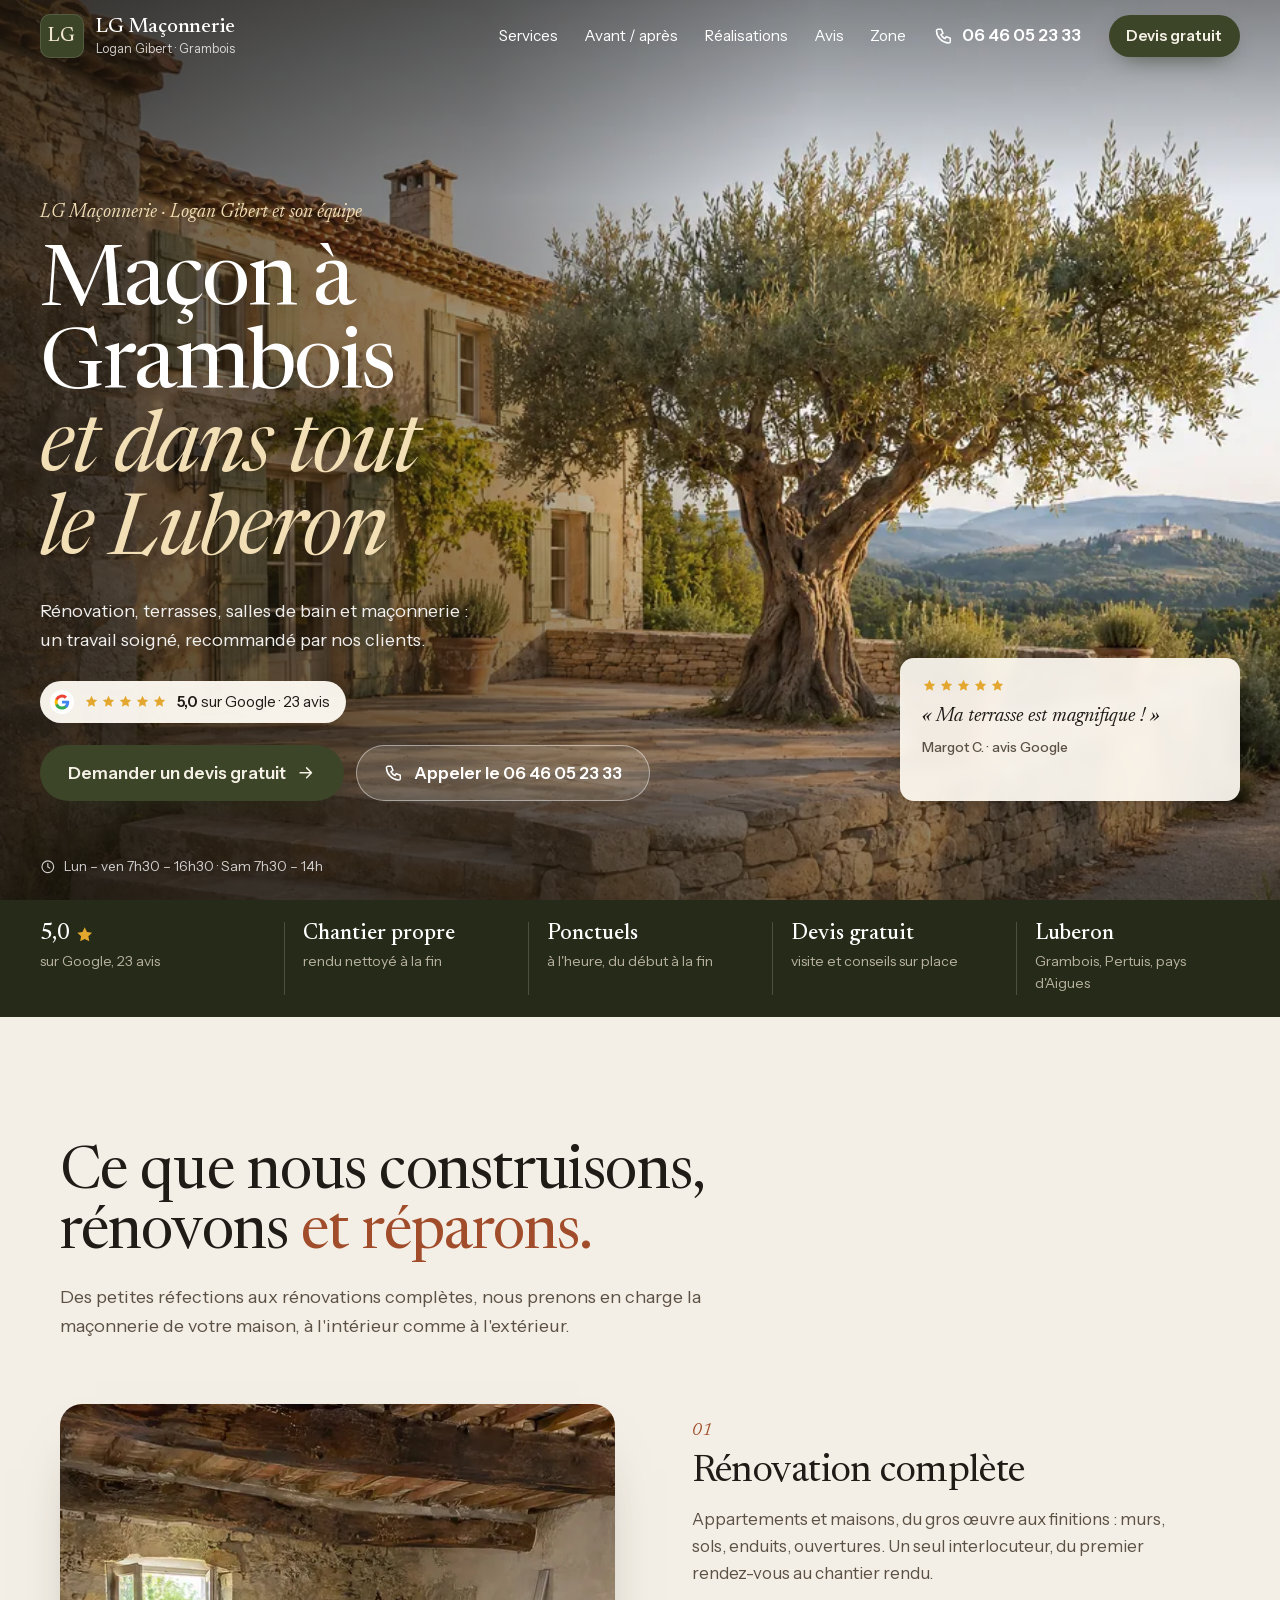
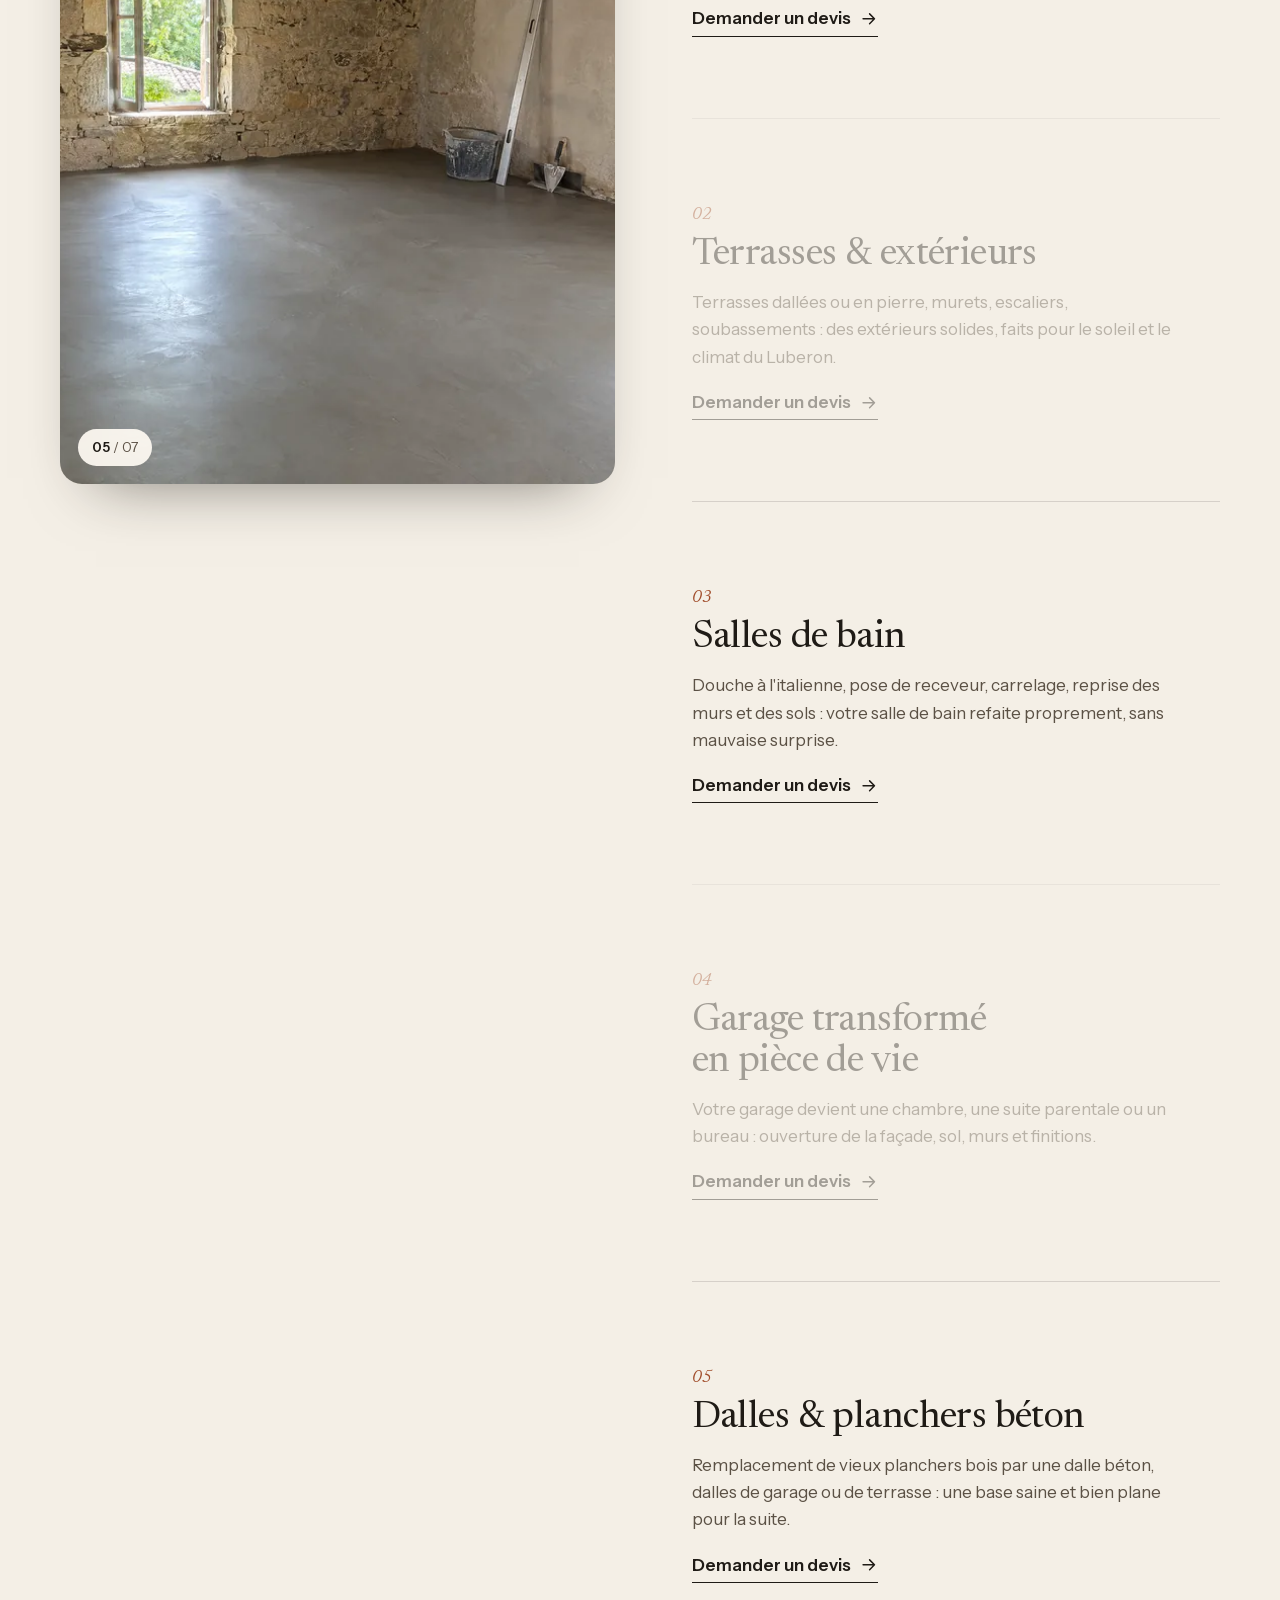
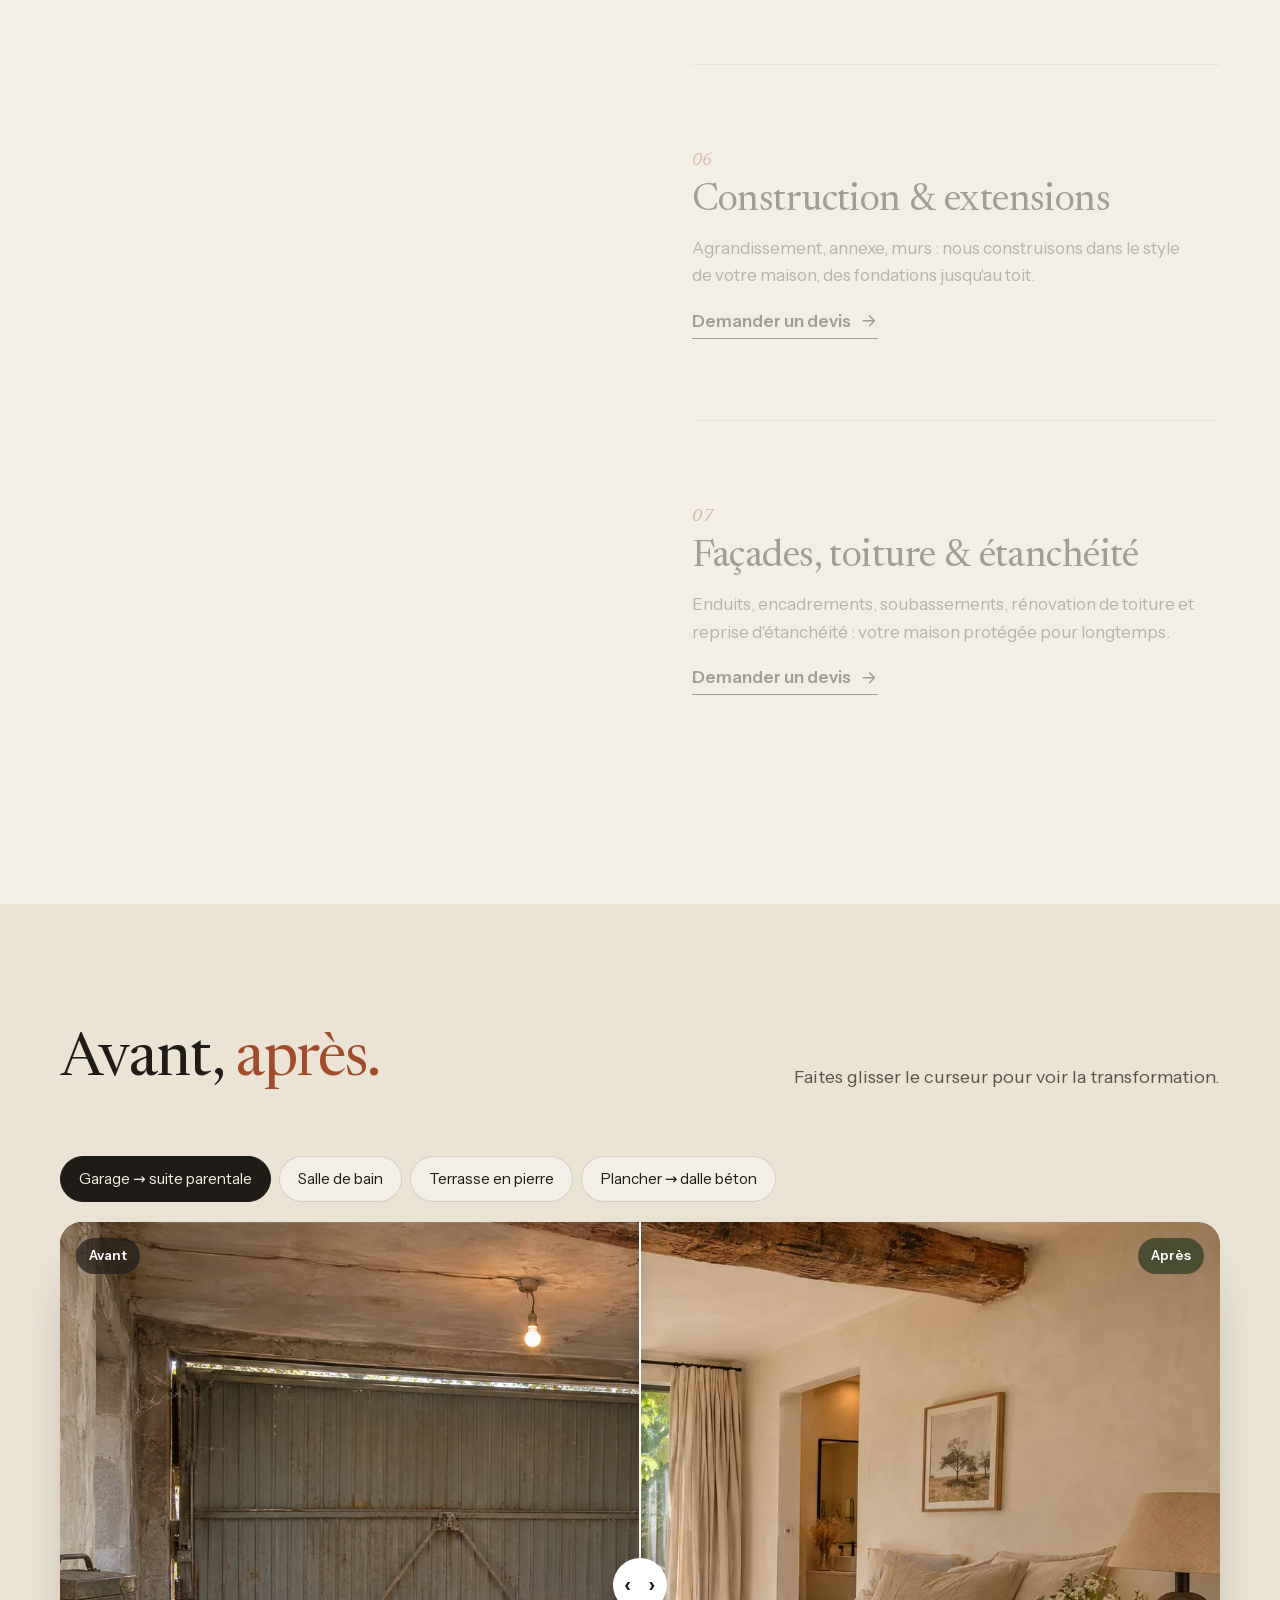
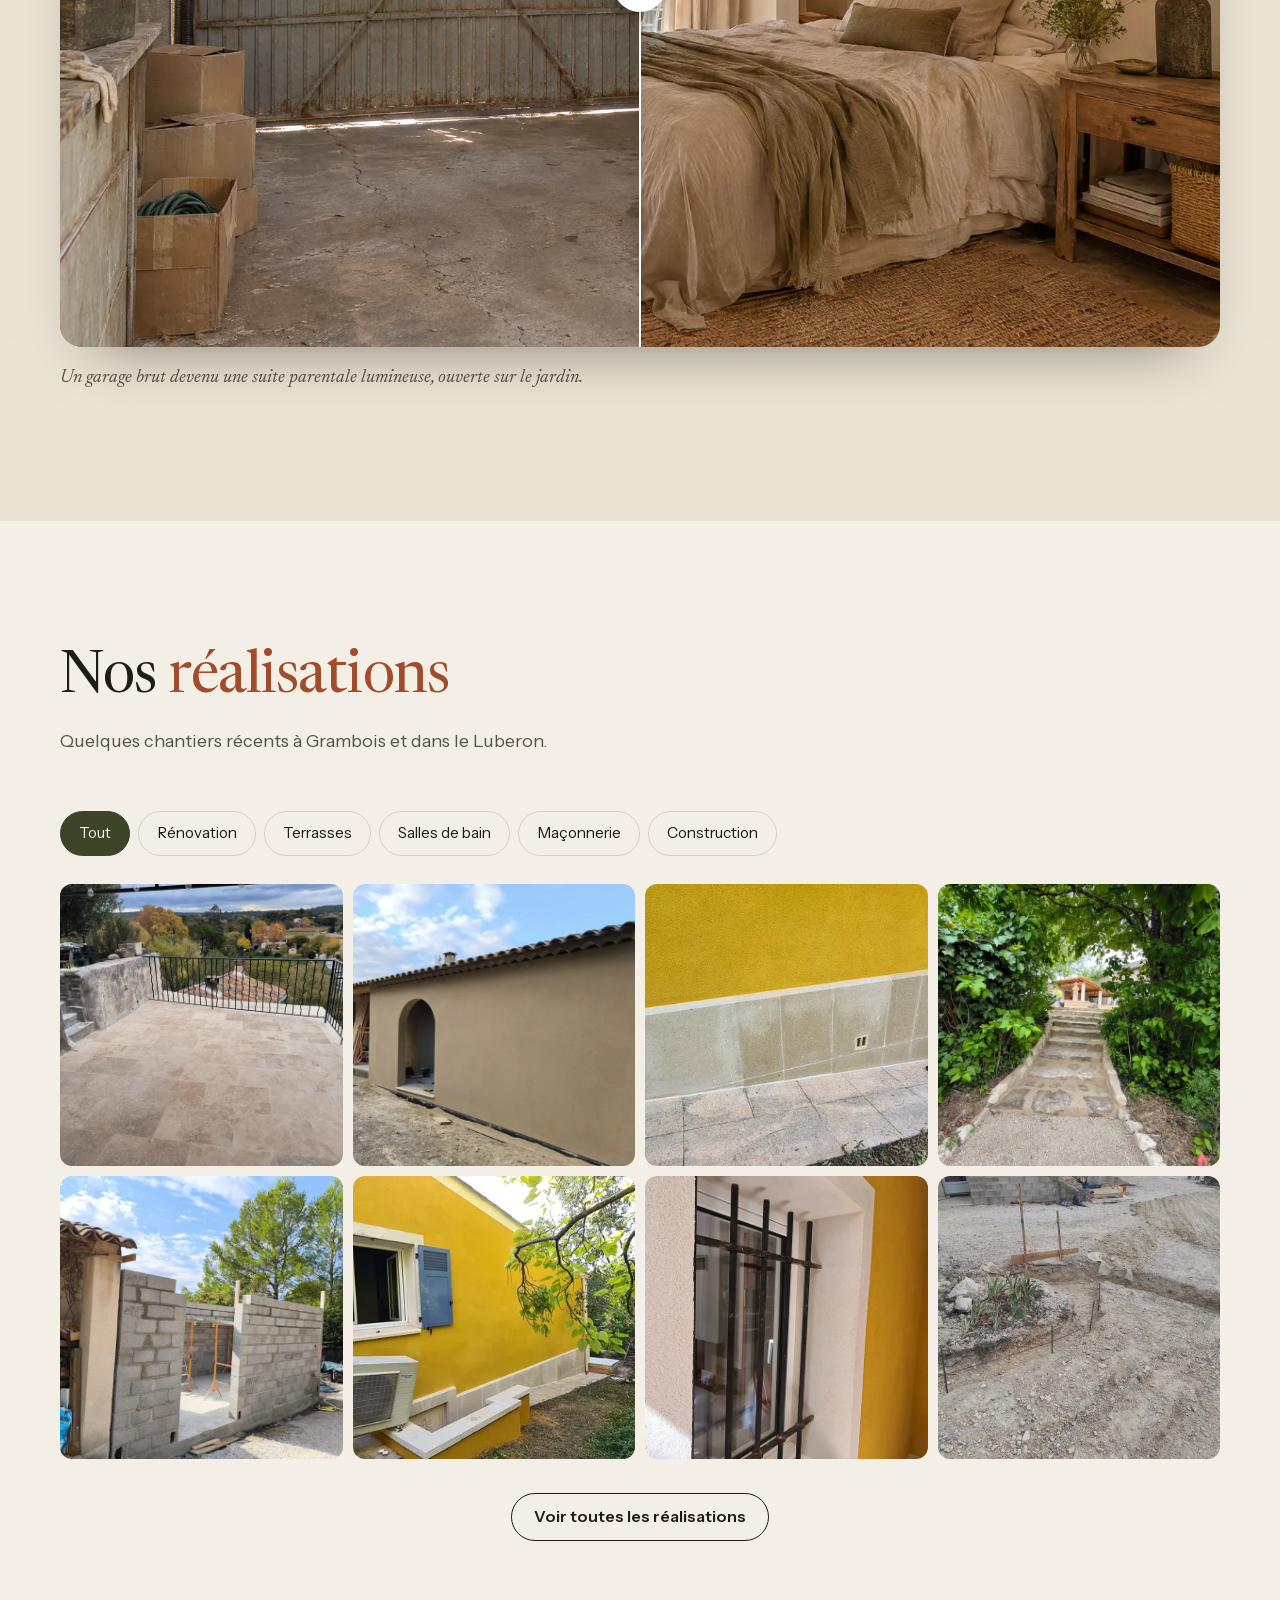
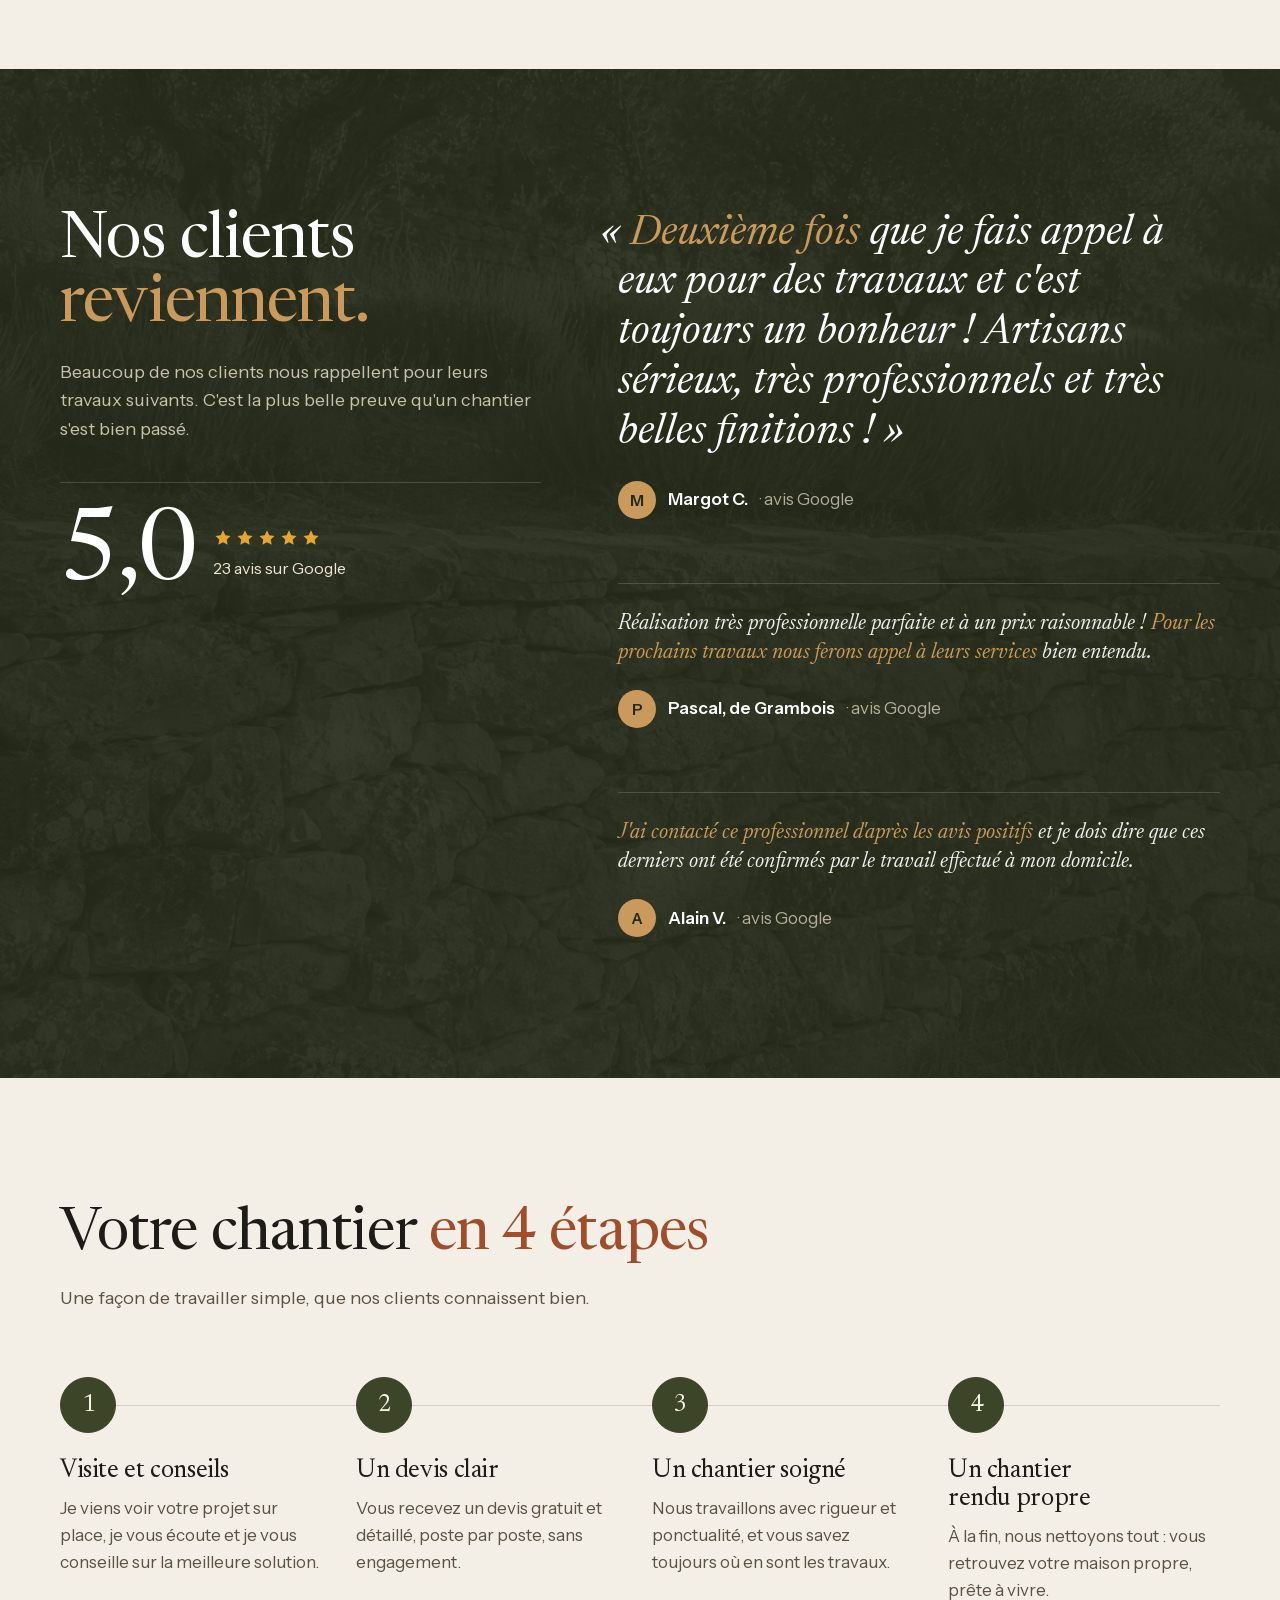
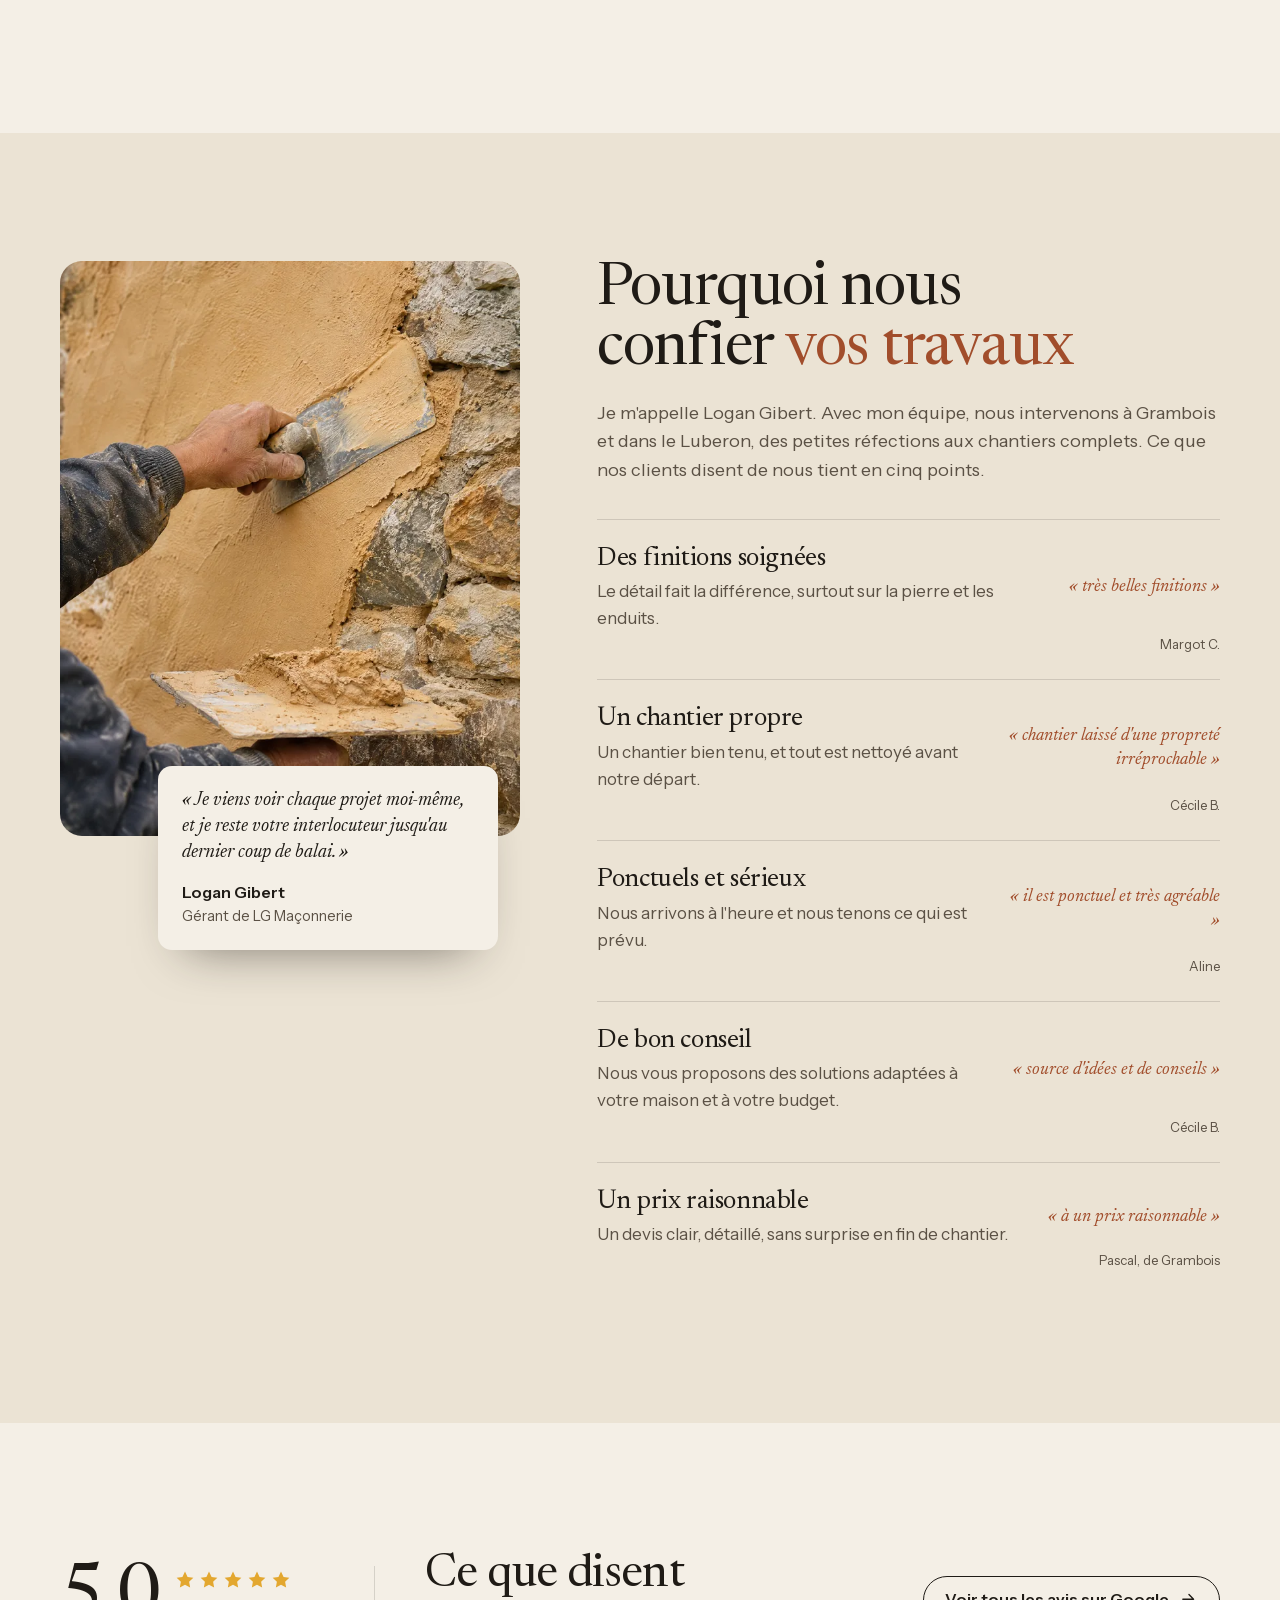
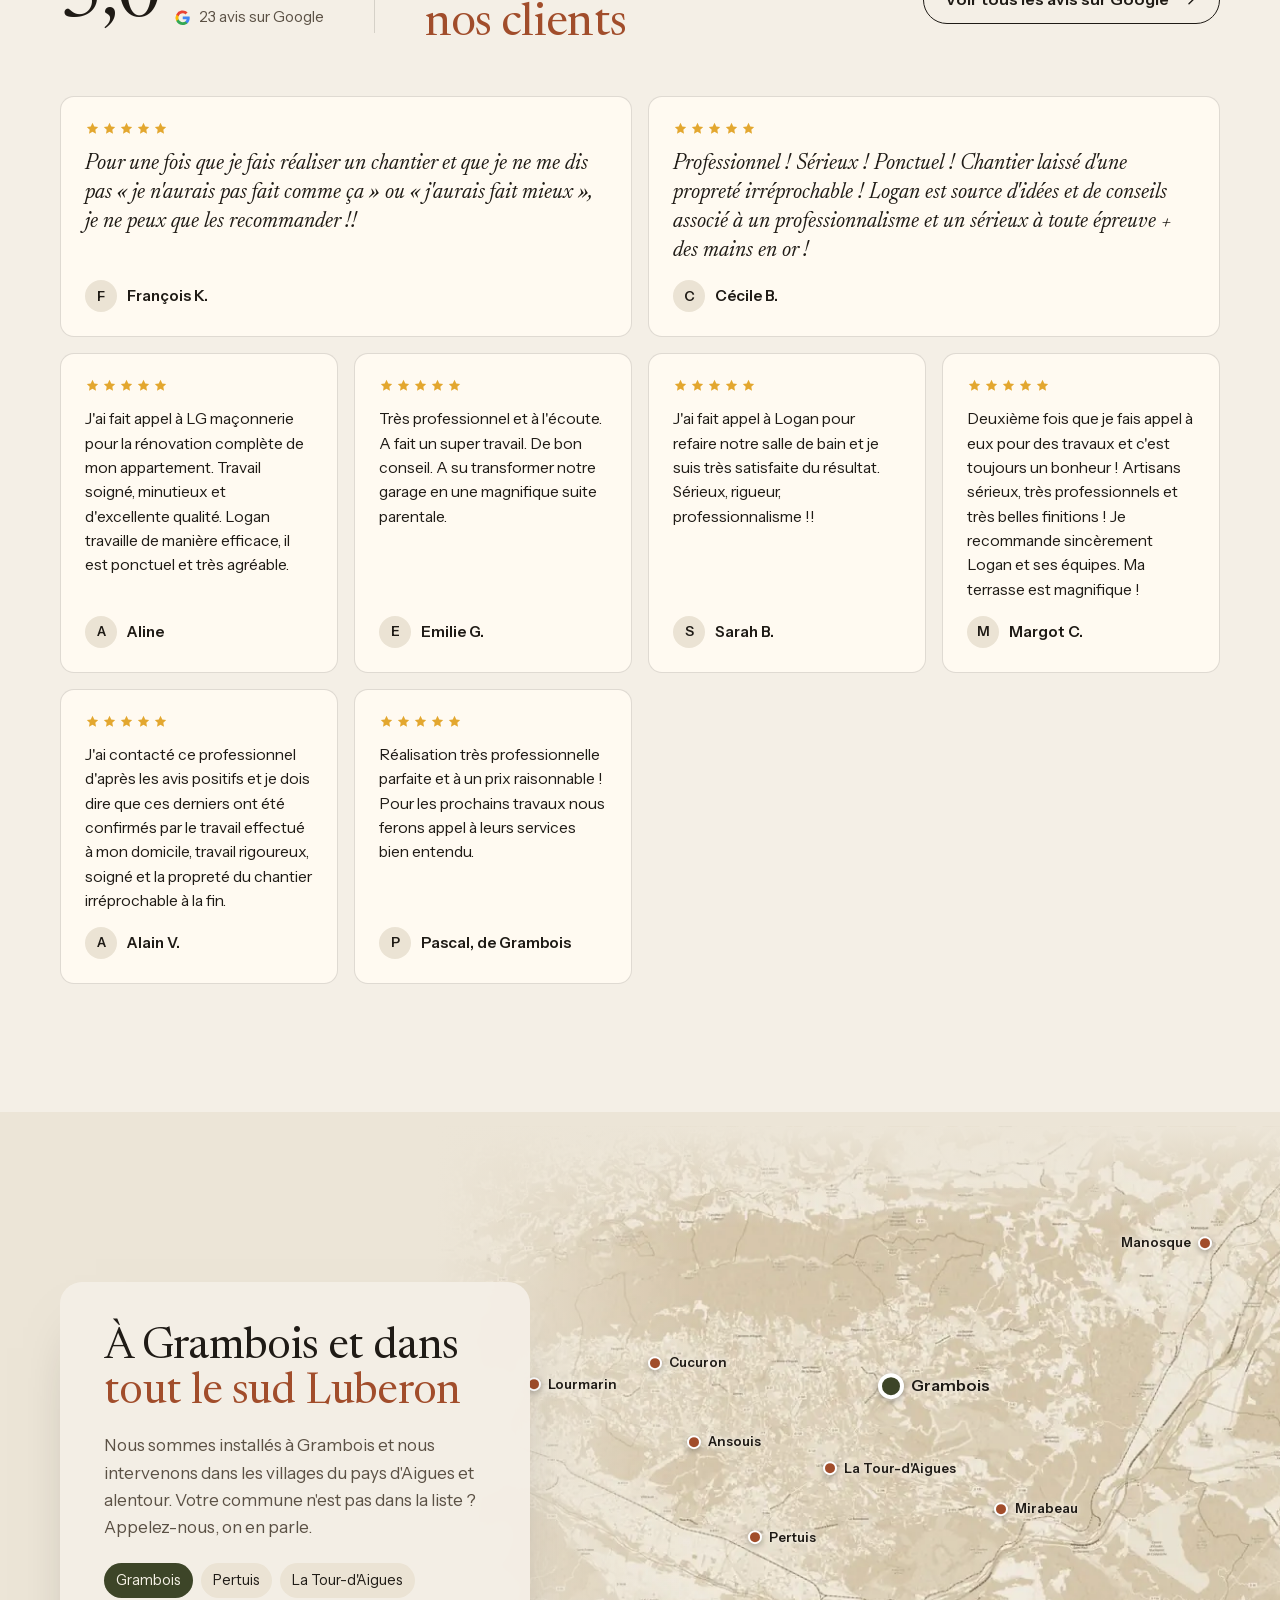
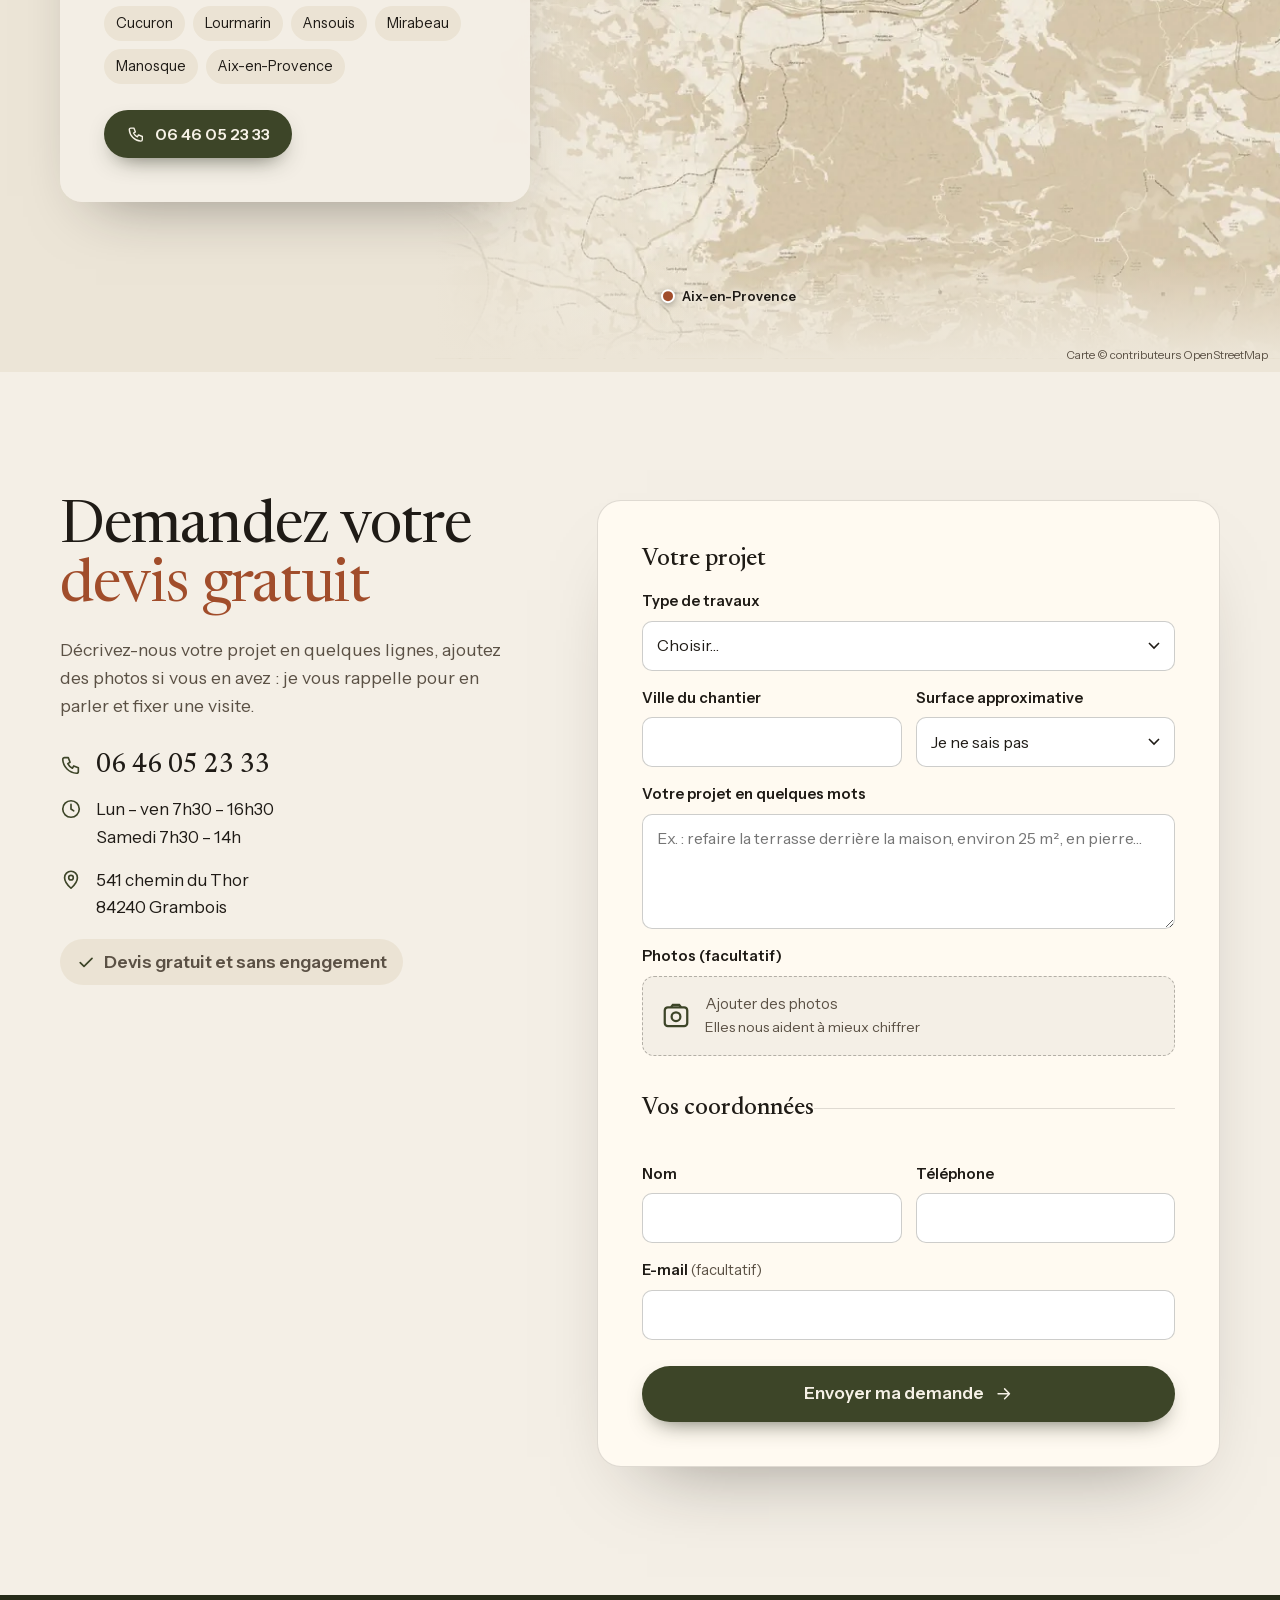
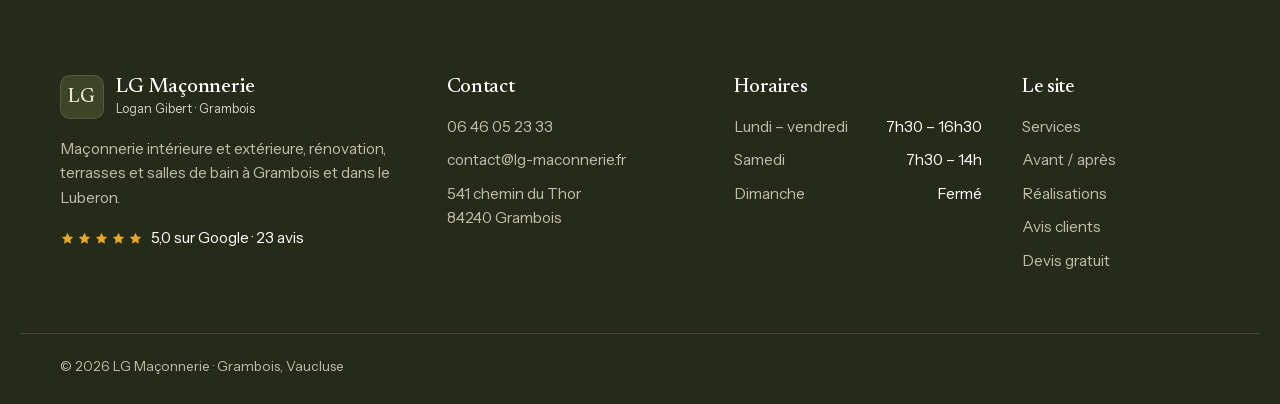
==== commit ad378cbb: "Retouche titres" ====
--- a/index.html
+++ b/index.html
@@ -20,7 +20,7 @@
 <link rel="preload" href="fonts/instrument-sans.woff2" as="font" type="font/woff2" crossorigin>
 <link rel="preload" as="image" media="(min-width: 768px)" href="img/hero-1920.webp" imagesrcset="img/hero-1280.webp 1280w, img/hero-1920.webp 1920w, img/hero-2560.webp 2560w" imagesizes="100vw">
 <link rel="preload" as="image" media="(max-width: 767px)" href="img/hero-m-900.webp" imagesrcset="img/hero-m-900.webp 900w, img/hero-m-1300.webp 1300w" imagesizes="100vw">
-<link rel="stylesheet" href="styles.css?v=1">
+<link rel="stylesheet" href="styles.css?v=2">
 <script type="application/ld+json">
 {
   "@context": "https://schema.org",
@@ -564,6 +564,6 @@
   <button class="lb__nav lb__next" type="button" aria-label="Photo suivante">›</button>
 </dialog>
 
-<script src="main.js?v=1" defer></script>
+<script src="main.js?v=2" defer></script>
 </body>
 </html>
--- a/styles.css
+++ b/styles.css
@@ -17,7 +17,8 @@
 button{font:inherit;color:inherit;cursor:pointer}
 a,button,input,select,textarea,label{touch-action:manipulation;-webkit-tap-highlight-color:transparent}
 h1,h2,h3{font-family:var(--serif);font-weight:400;letter-spacing:-.015em;margin:0;text-wrap:balance}
-h2 em,h1 em{font-style:italic}
+h1 em{font-style:italic}
+h2 em{font-style:normal}
 p{margin:0}
 .i{width:1.15em;height:1.15em;flex:none}
 .sr{position:absolute;width:1px;height:1px;overflow:hidden;clip:rect(0 0 0 0);white-space:nowrap}
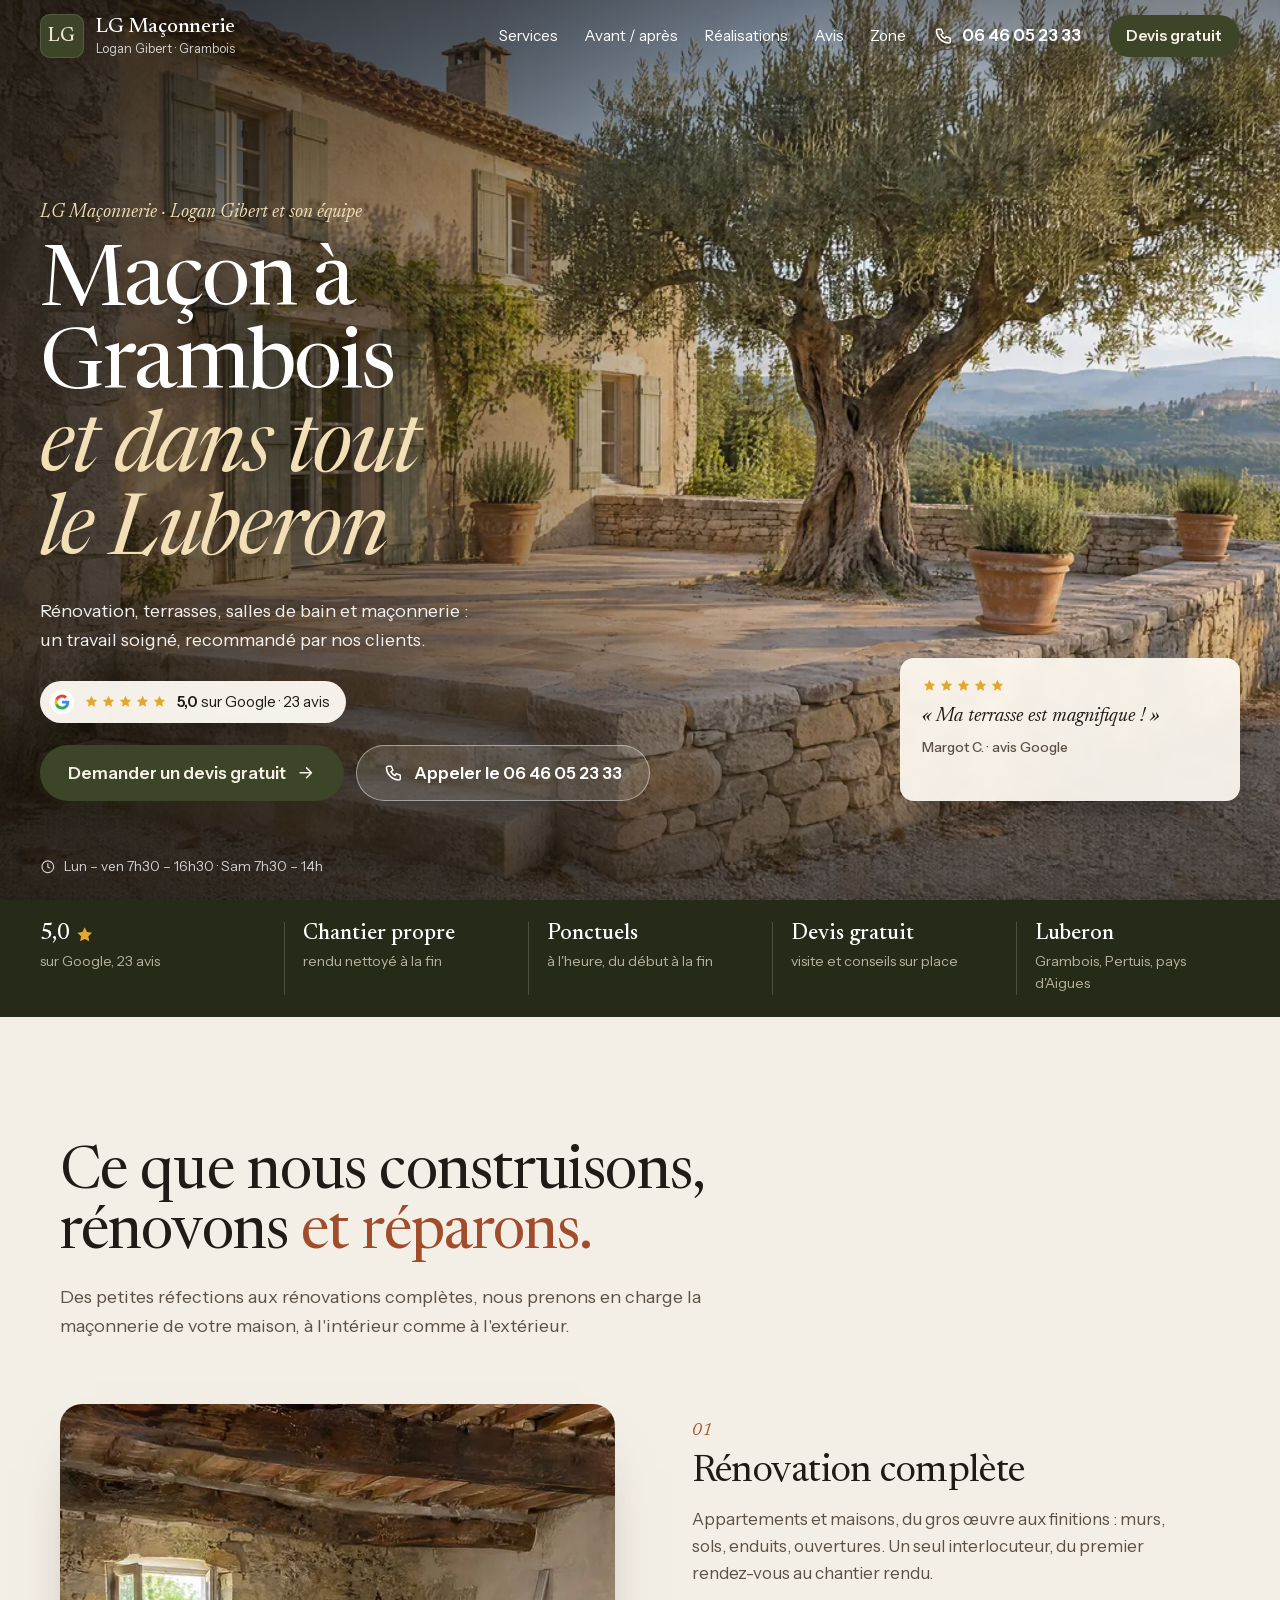
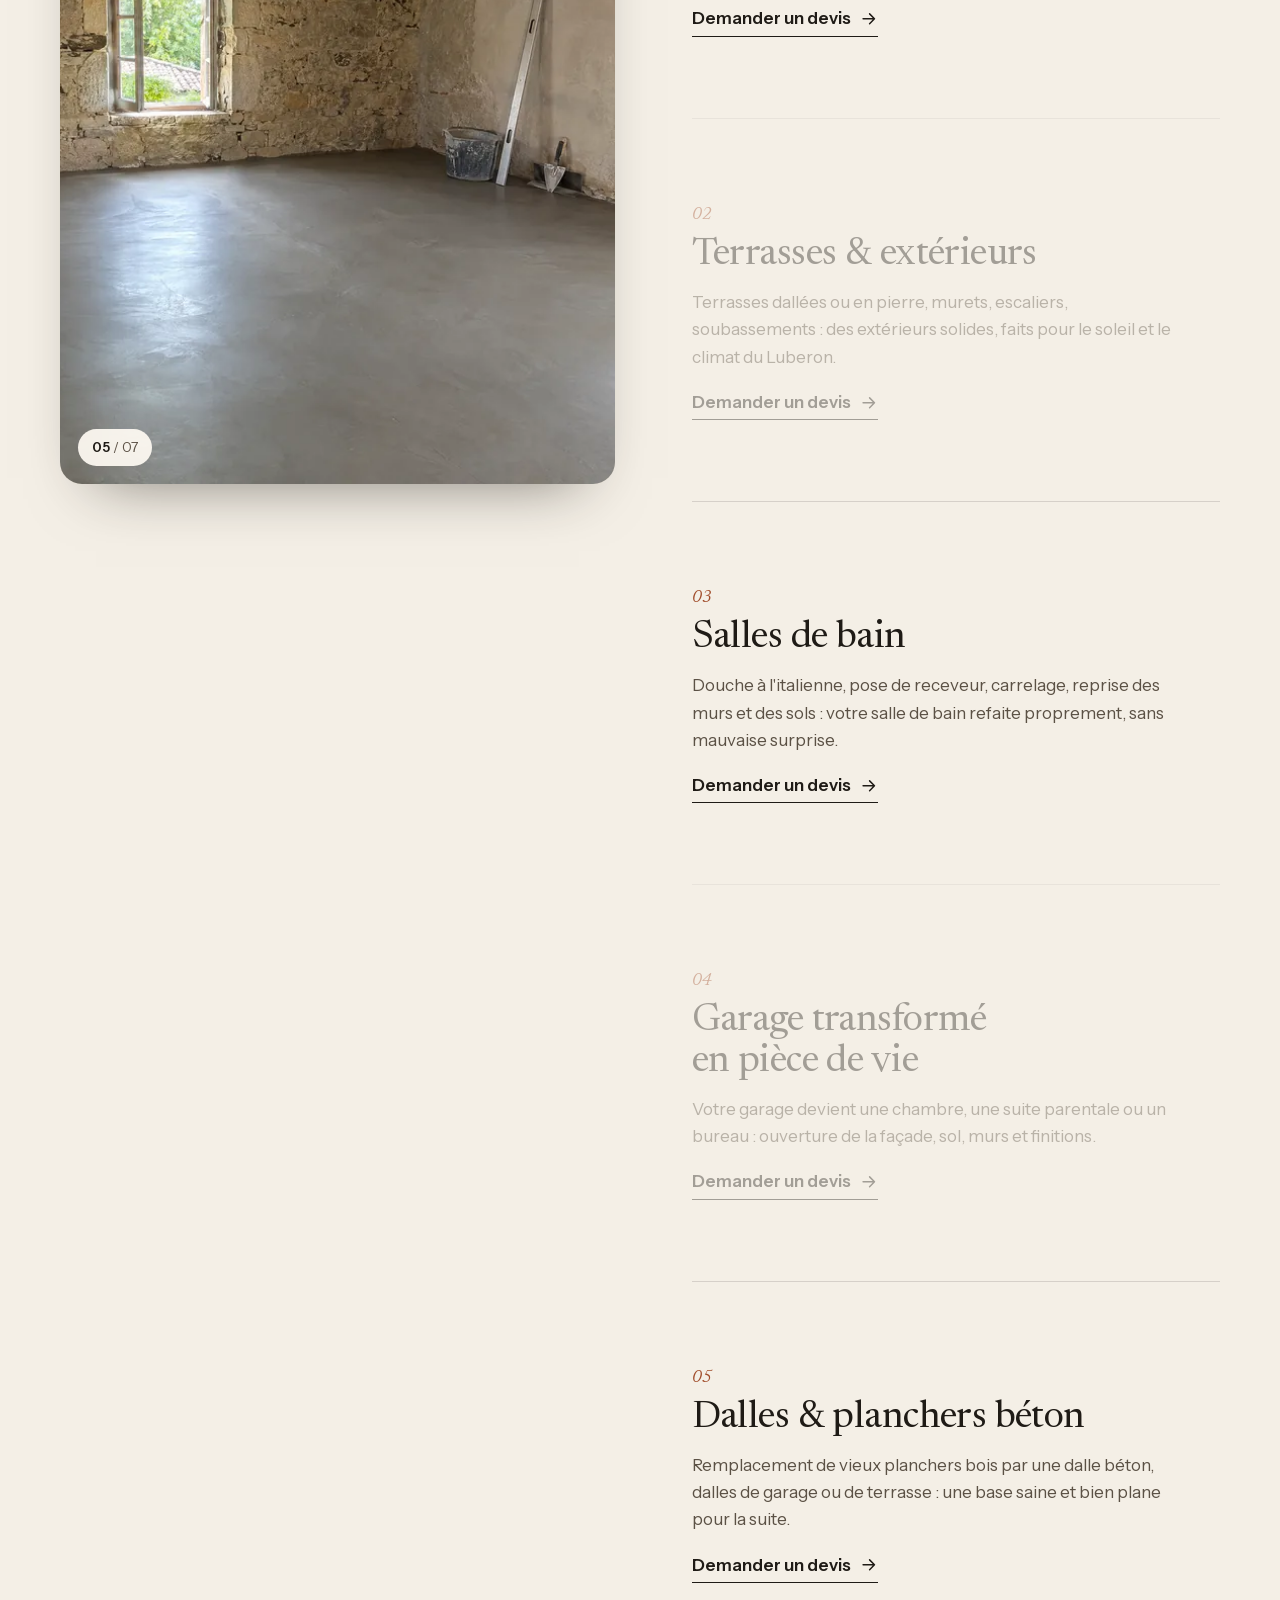
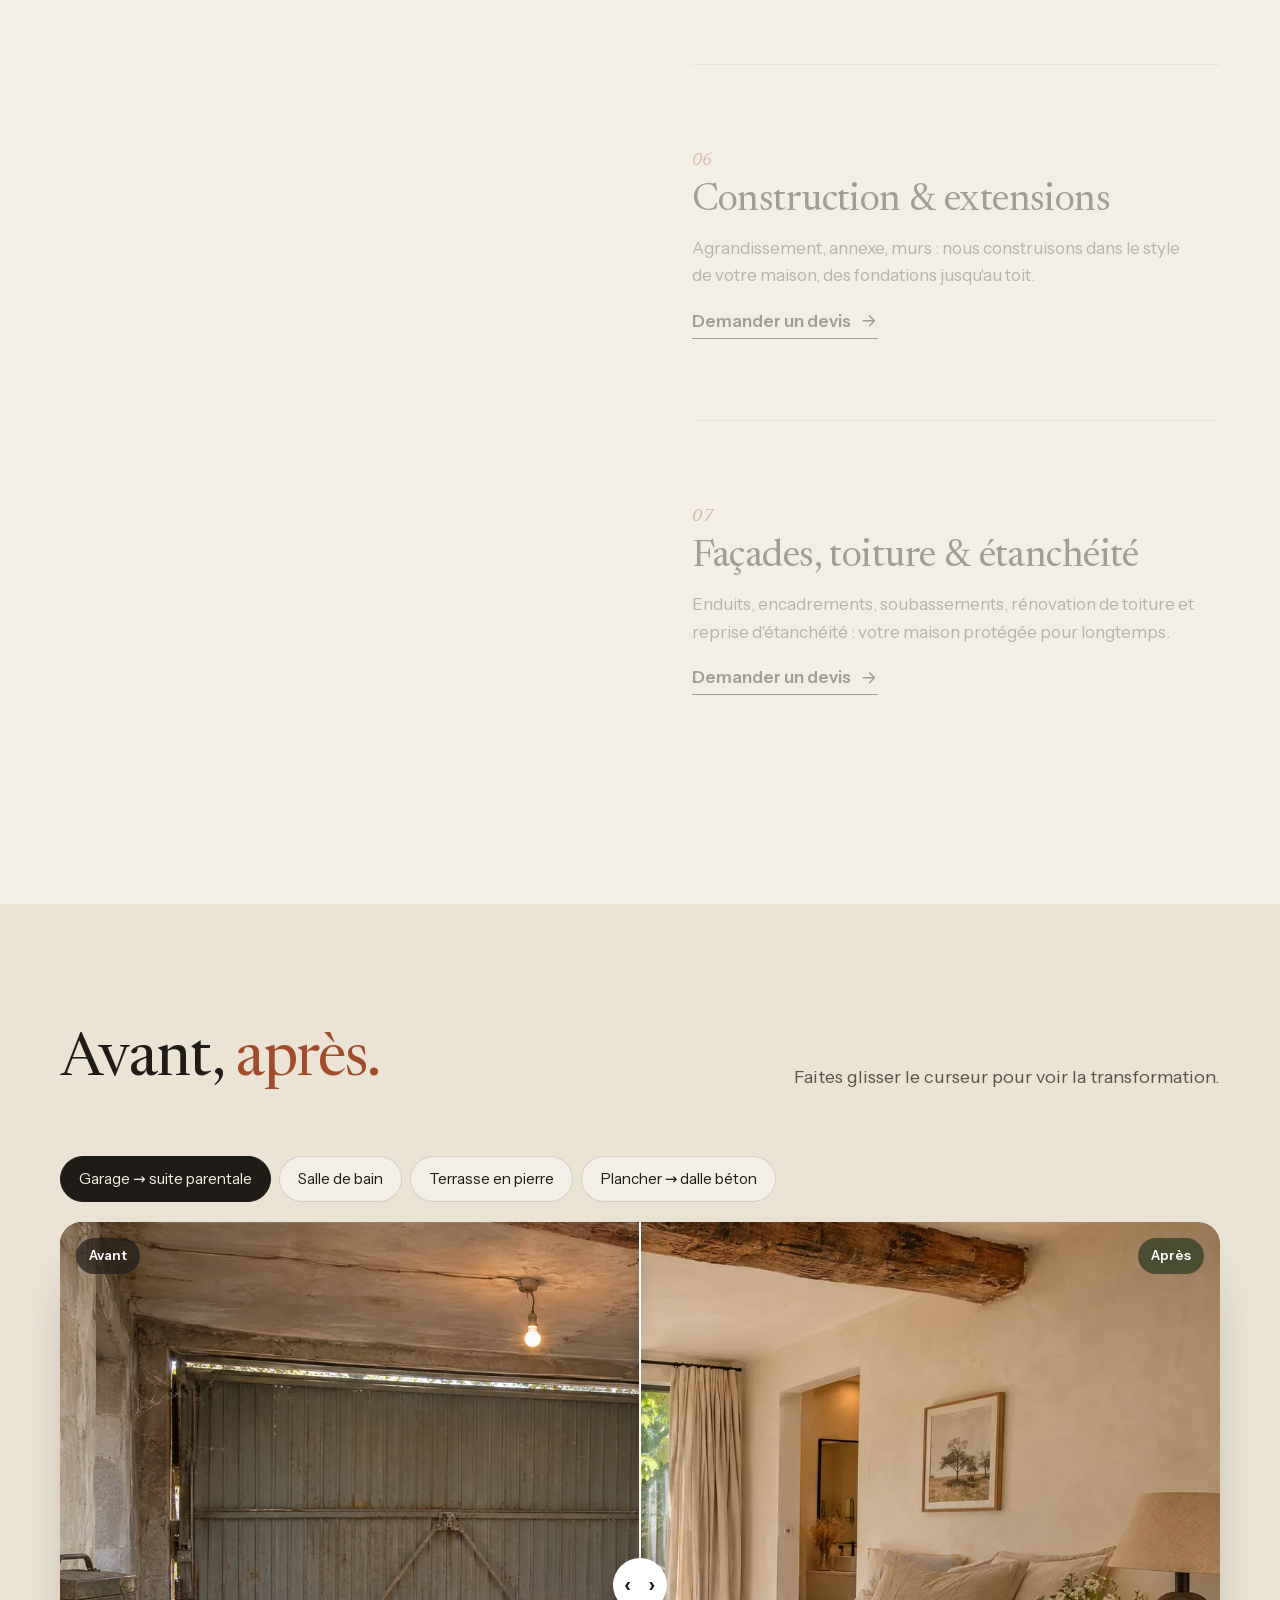
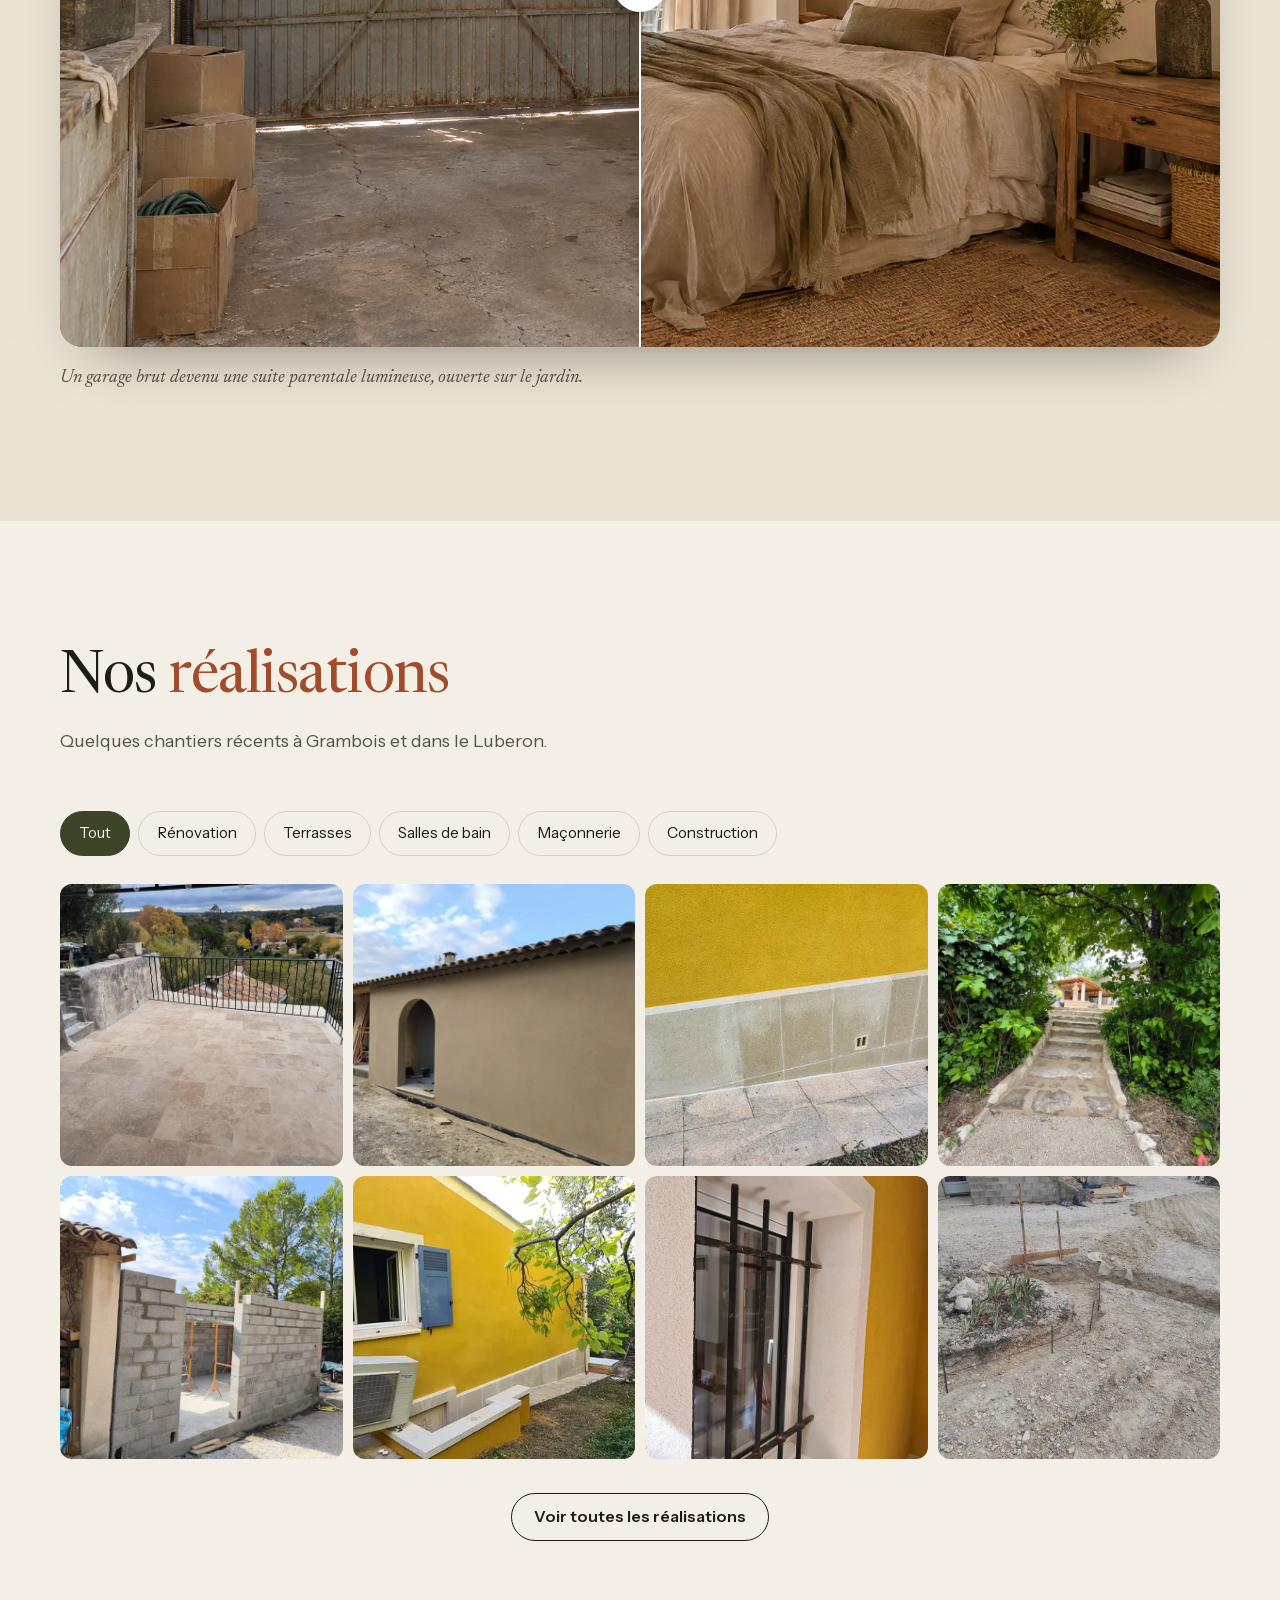
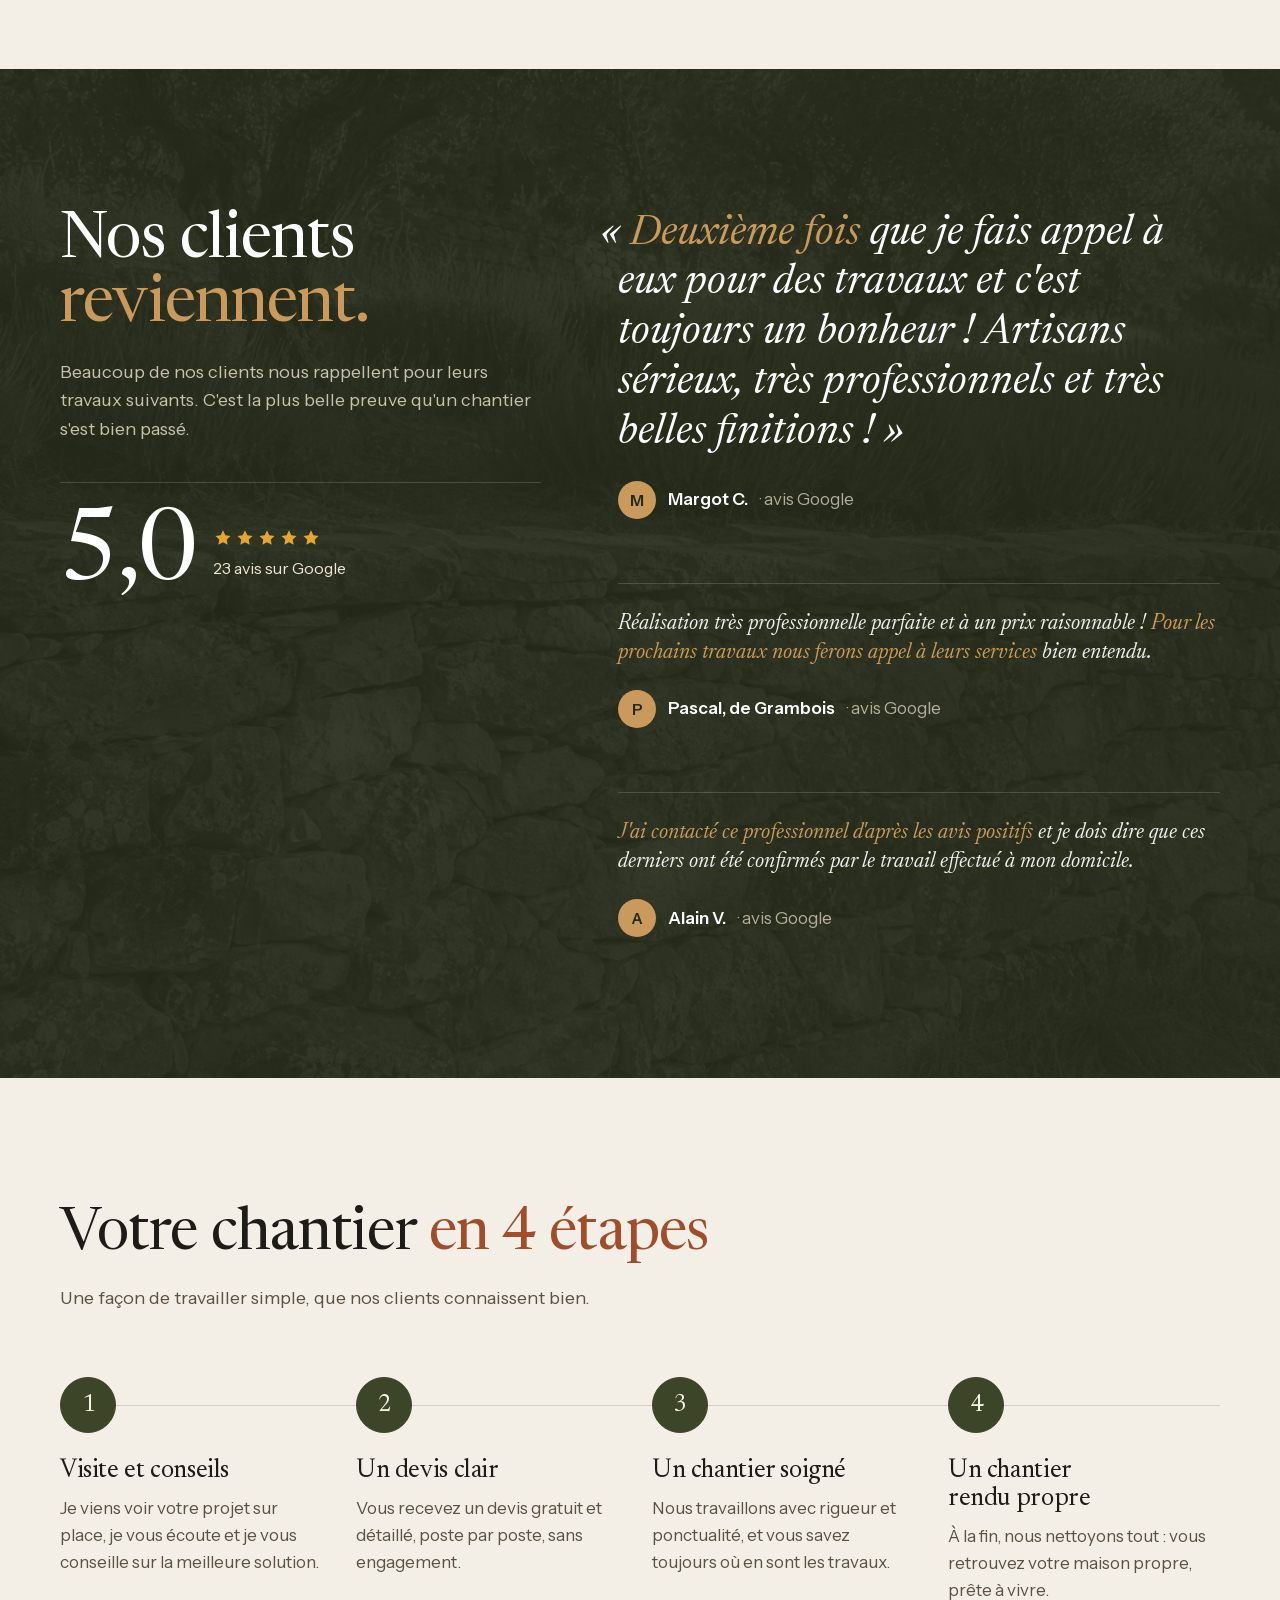
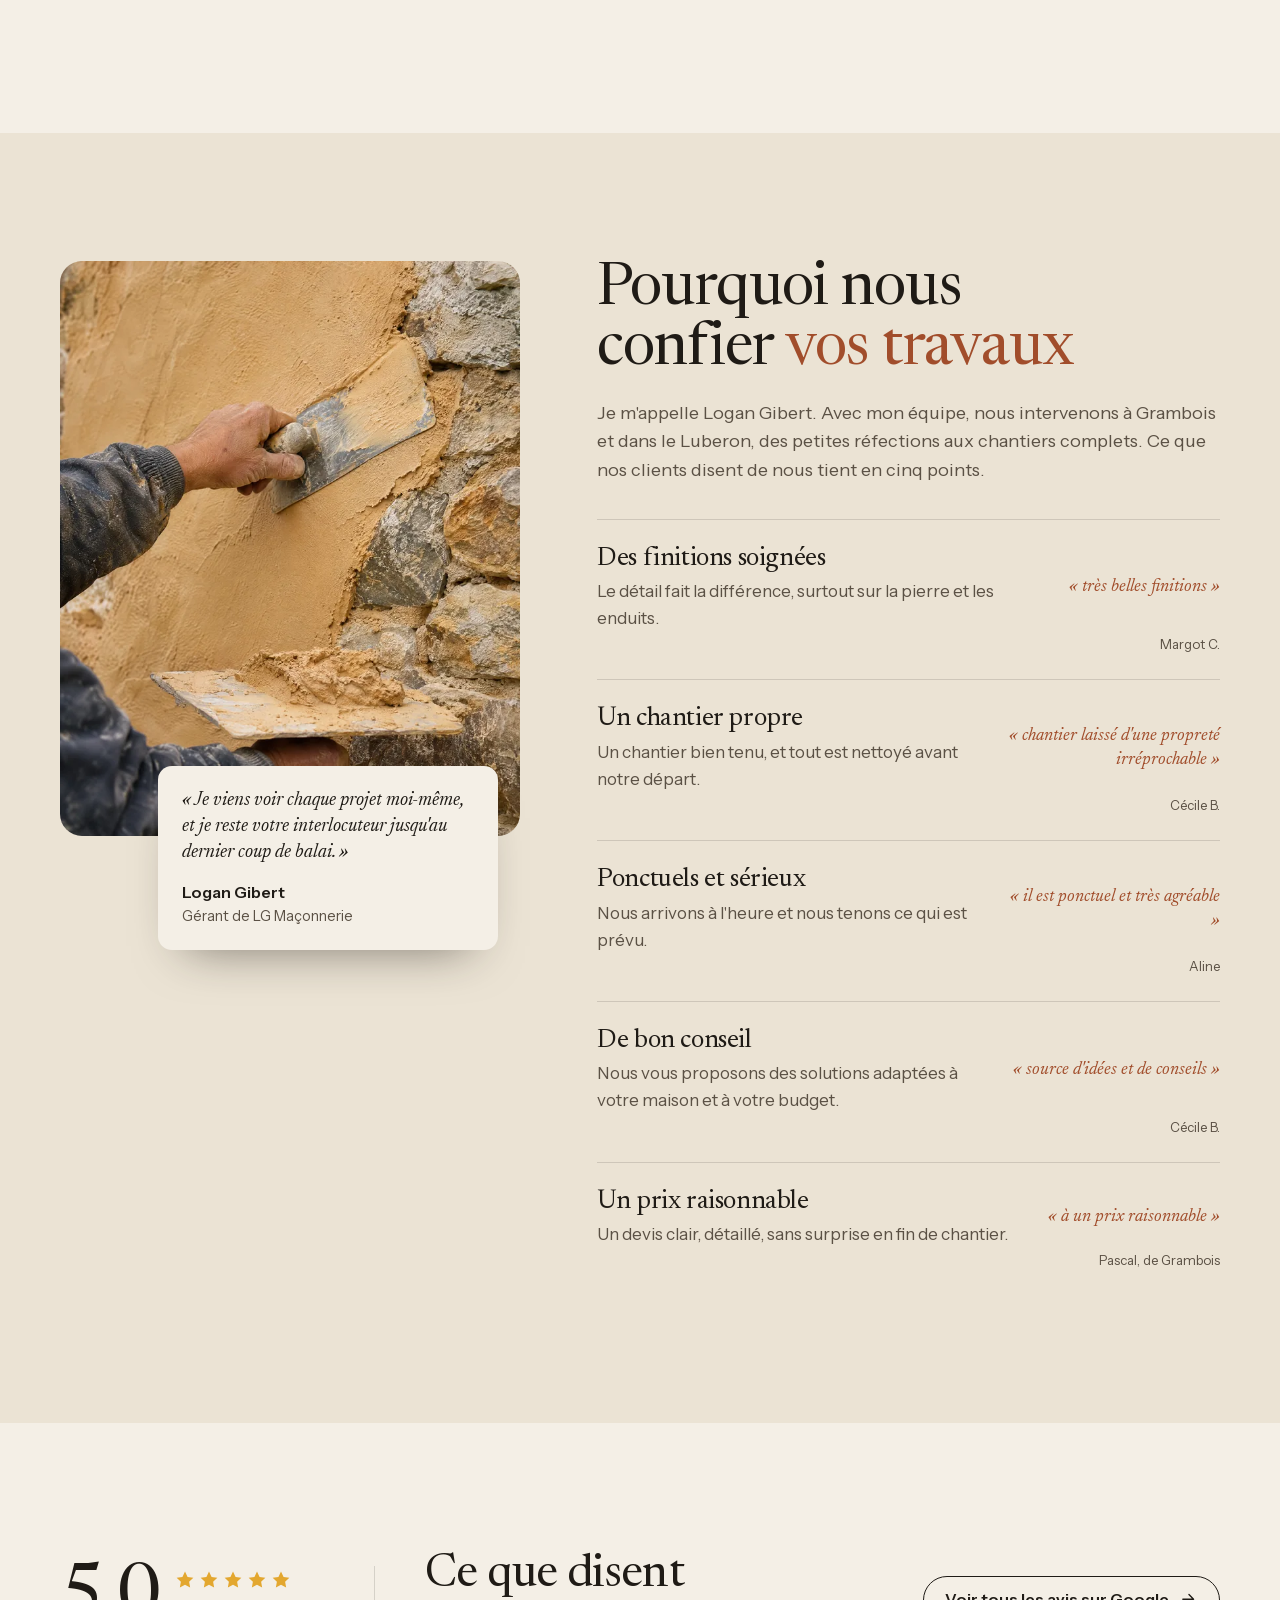
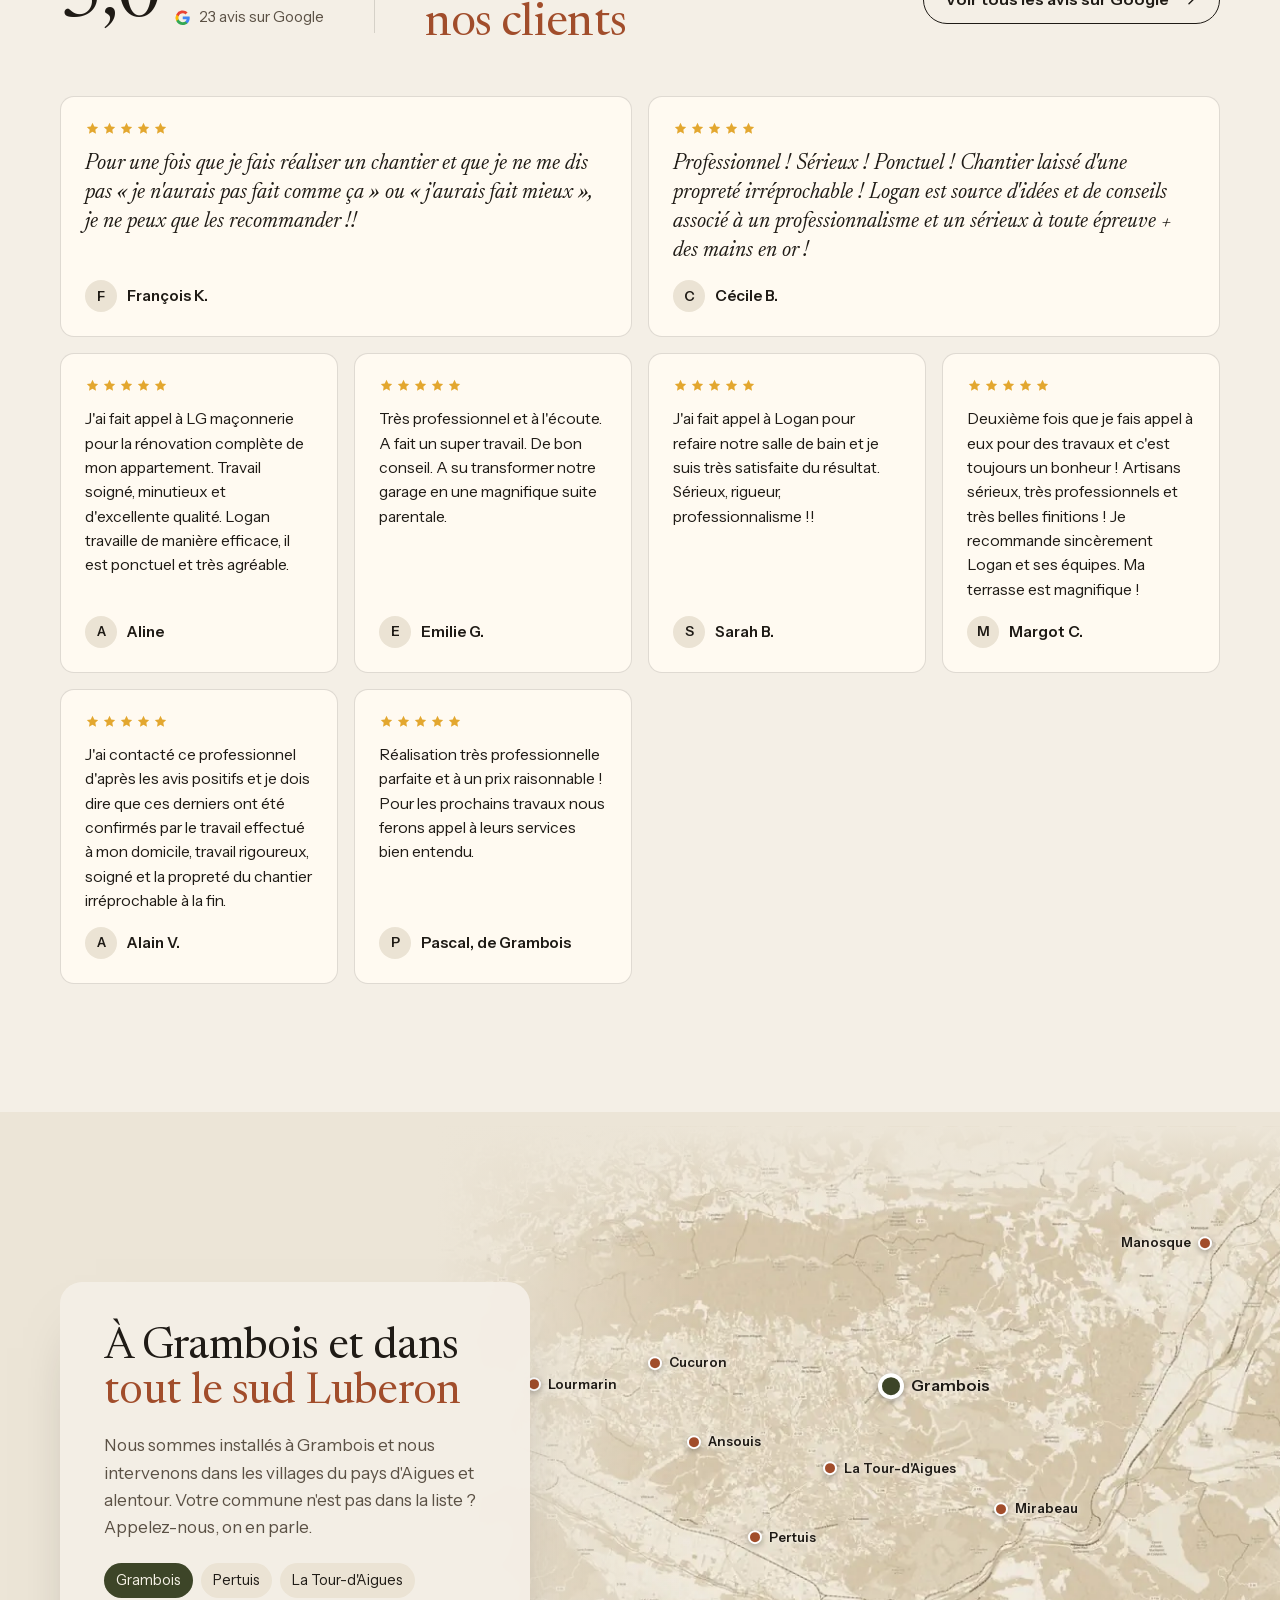
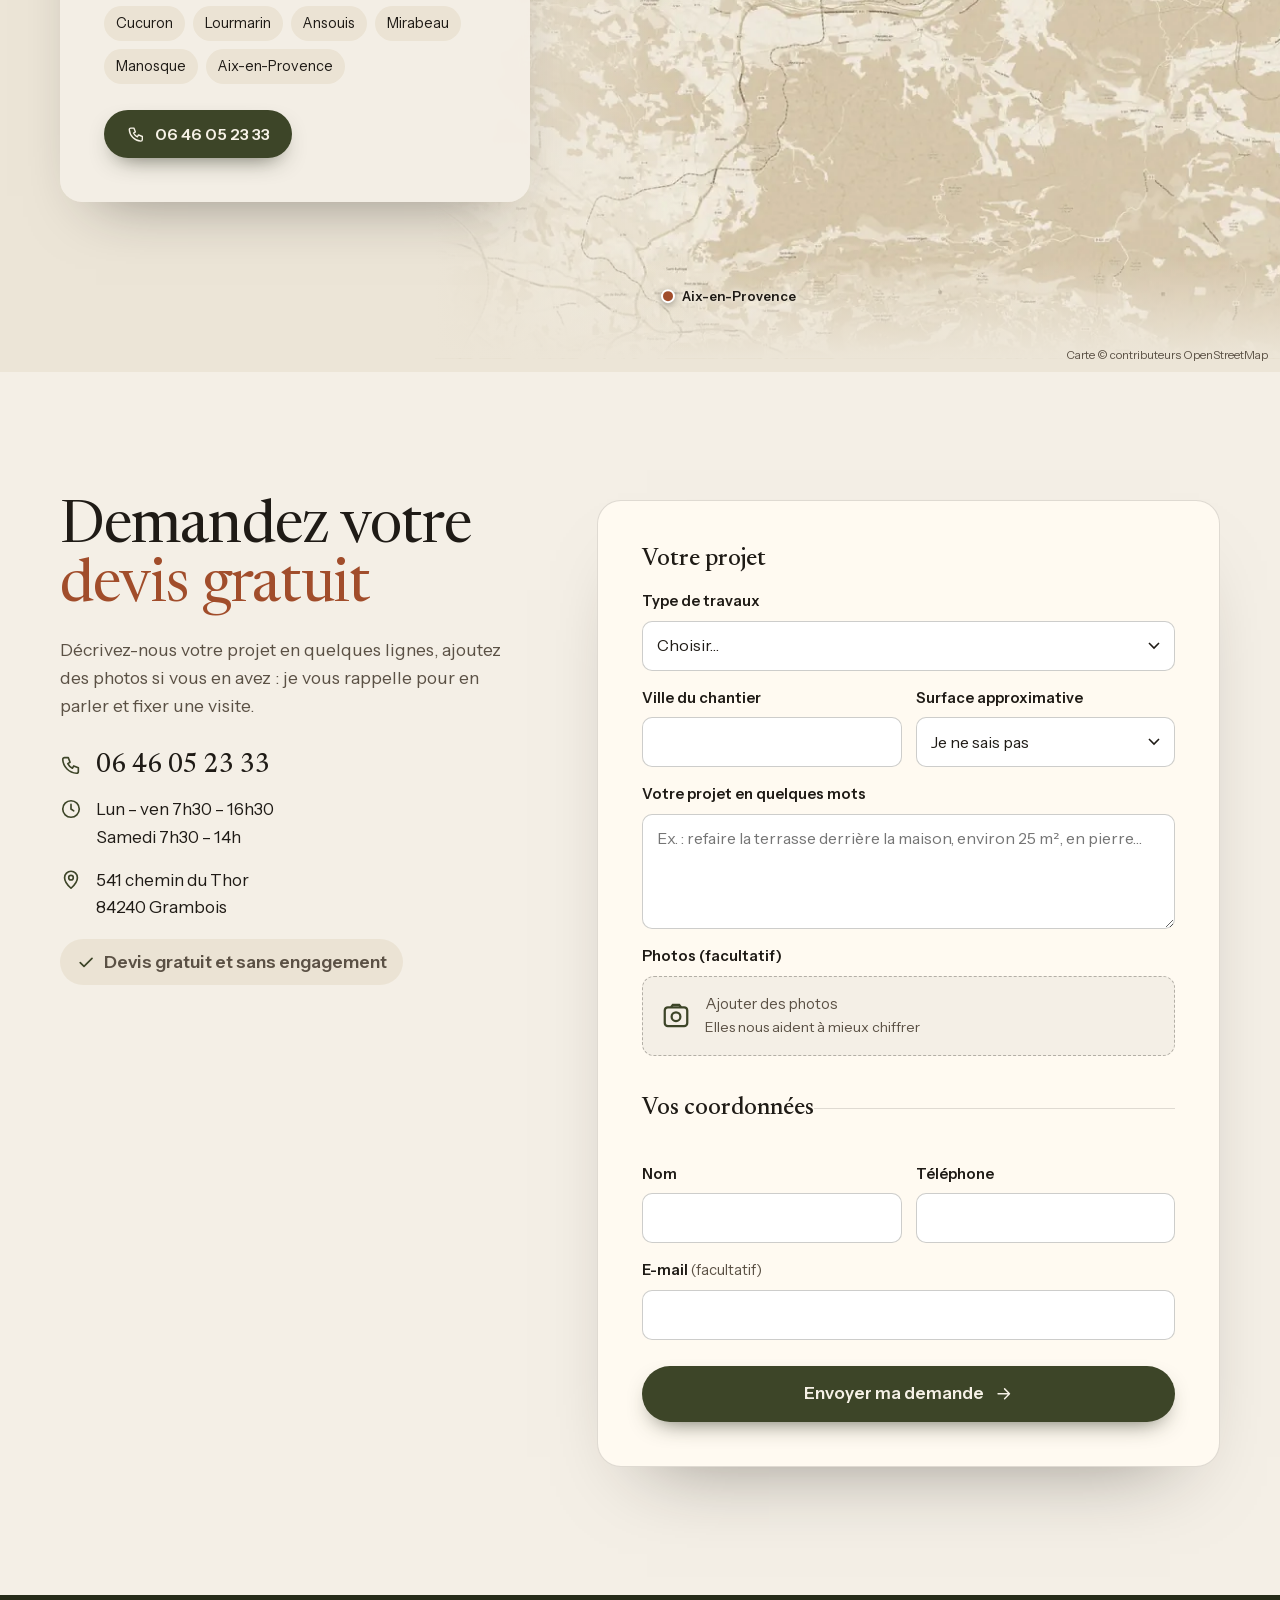
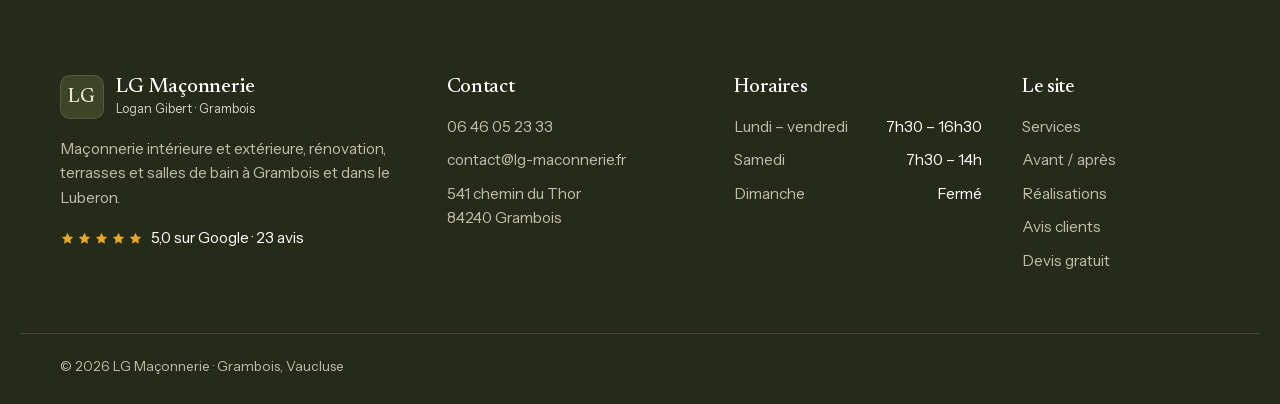
==== commit 5ba6cfeb: "Photo d'accueil en haute définition" ====
--- a/index.html
+++ b/index.html
@@ -19,8 +19,8 @@
 <link rel="preload" href="fonts/newsreader.woff2" as="font" type="font/woff2" crossorigin>
 <link rel="preload" href="fonts/instrument-sans.woff2" as="font" type="font/woff2" crossorigin>
 <link rel="preload" as="image" media="(min-width: 768px)" href="img/hero-1920.webp" imagesrcset="img/hero-1280.webp 1280w, img/hero-1920.webp 1920w, img/hero-2560.webp 2560w" imagesizes="100vw">
-<link rel="preload" as="image" media="(max-width: 767px)" href="img/hero-m-900.webp" imagesrcset="img/hero-m-900.webp 900w, img/hero-m-1300.webp 1300w" imagesizes="100vw">
-<link rel="stylesheet" href="styles.css?v=2">
+<link rel="preload" as="image" media="(max-width: 767px)" href="img/hero-m-900.webp" imagesrcset="img/hero-m-900.webp 900w, img/hero-m-1215.webp 1215w" imagesizes="100vw">
+<link rel="stylesheet" href="styles.css?v=3">
 <script type="application/ld+json">
 {
   "@context": "https://schema.org",
@@ -82,14 +82,13 @@
 <main id="contenu">
 
 <!-- ============ HERO ============ -->
-<!-- EXEMPLE – à remplacer : photo / vidéo du hero d'illustration (mas en pierre et terrasse dans le Luberon). À remplacer par un vrai chantier de LG Maçonnerie si disponible. -->
+<!-- EXEMPLE – à remplacer : photo du hero d'illustration (mas en pierre et terrasse dans le Luberon). À remplacer par un vrai chantier de LG Maçonnerie si disponible. -->
 <section class="hero" id="accueil" aria-labelledby="h1">
   <div class="hero__media">
     <picture>
-      <source media="(max-width: 767px)" srcset="img/hero-m-900.webp 900w, img/hero-m-1300.webp 1300w" sizes="100vw" width="1300" height="2299">
+      <source media="(max-width: 767px)" srcset="img/hero-m-900.webp 900w, img/hero-m-1215.webp 1215w" sizes="100vw" width="1215" height="2160">
       <img class="hero__img" src="img/hero-1920.webp" srcset="img/hero-1280.webp 1280w, img/hero-1920.webp 1920w, img/hero-2560.webp 2560w" sizes="100vw" width="2560" height="1440" alt="Mas en pierre du Luberon avec une terrasse en dalles calcaires, un muret en pierre sèche et un vieil olivier au soleil couchant" fetchpriority="high">
     </picture>
-    <video class="hero__video" muted loop playsinline preload="none" aria-hidden="true" tabindex="-1" data-src="video/hero.mp4"></video>
   </div>
   <div class="hero__veil" aria-hidden="true"></div>
 
@@ -564,6 +563,6 @@
   <button class="lb__nav lb__next" type="button" aria-label="Photo suivante">›</button>
 </dialog>
 
-<script src="main.js?v=2" defer></script>
+<script src="main.js?v=3" defer></script>
 </body>
 </html>
--- a/styles.css
+++ b/styles.css
@@ -388,7 +388,7 @@
   .logo__sub{font-size:.72rem}
 
   .hero{align-items:flex-end;min-height:calc(100 * var(--vhu))}
-  .hero__media picture,.hero__video{top:-24%;height:124%}.hero__img,.hero__video{object-position:50% 50%}
+  .hero__img,.hero__video{object-position:50% 50%}
   .hero__veil{background:linear-gradient(0deg,rgba(24,19,12,.88) 0%,rgba(24,19,12,.66) 38%,rgba(24,19,12,.22) 58%,rgba(24,19,12,0) 72%,rgba(24,19,12,.32) 100%)}
   .hero__kicker{display:none}
   .hero__in{padding:0 20px calc(28px + env(safe-area-inset-bottom))}
